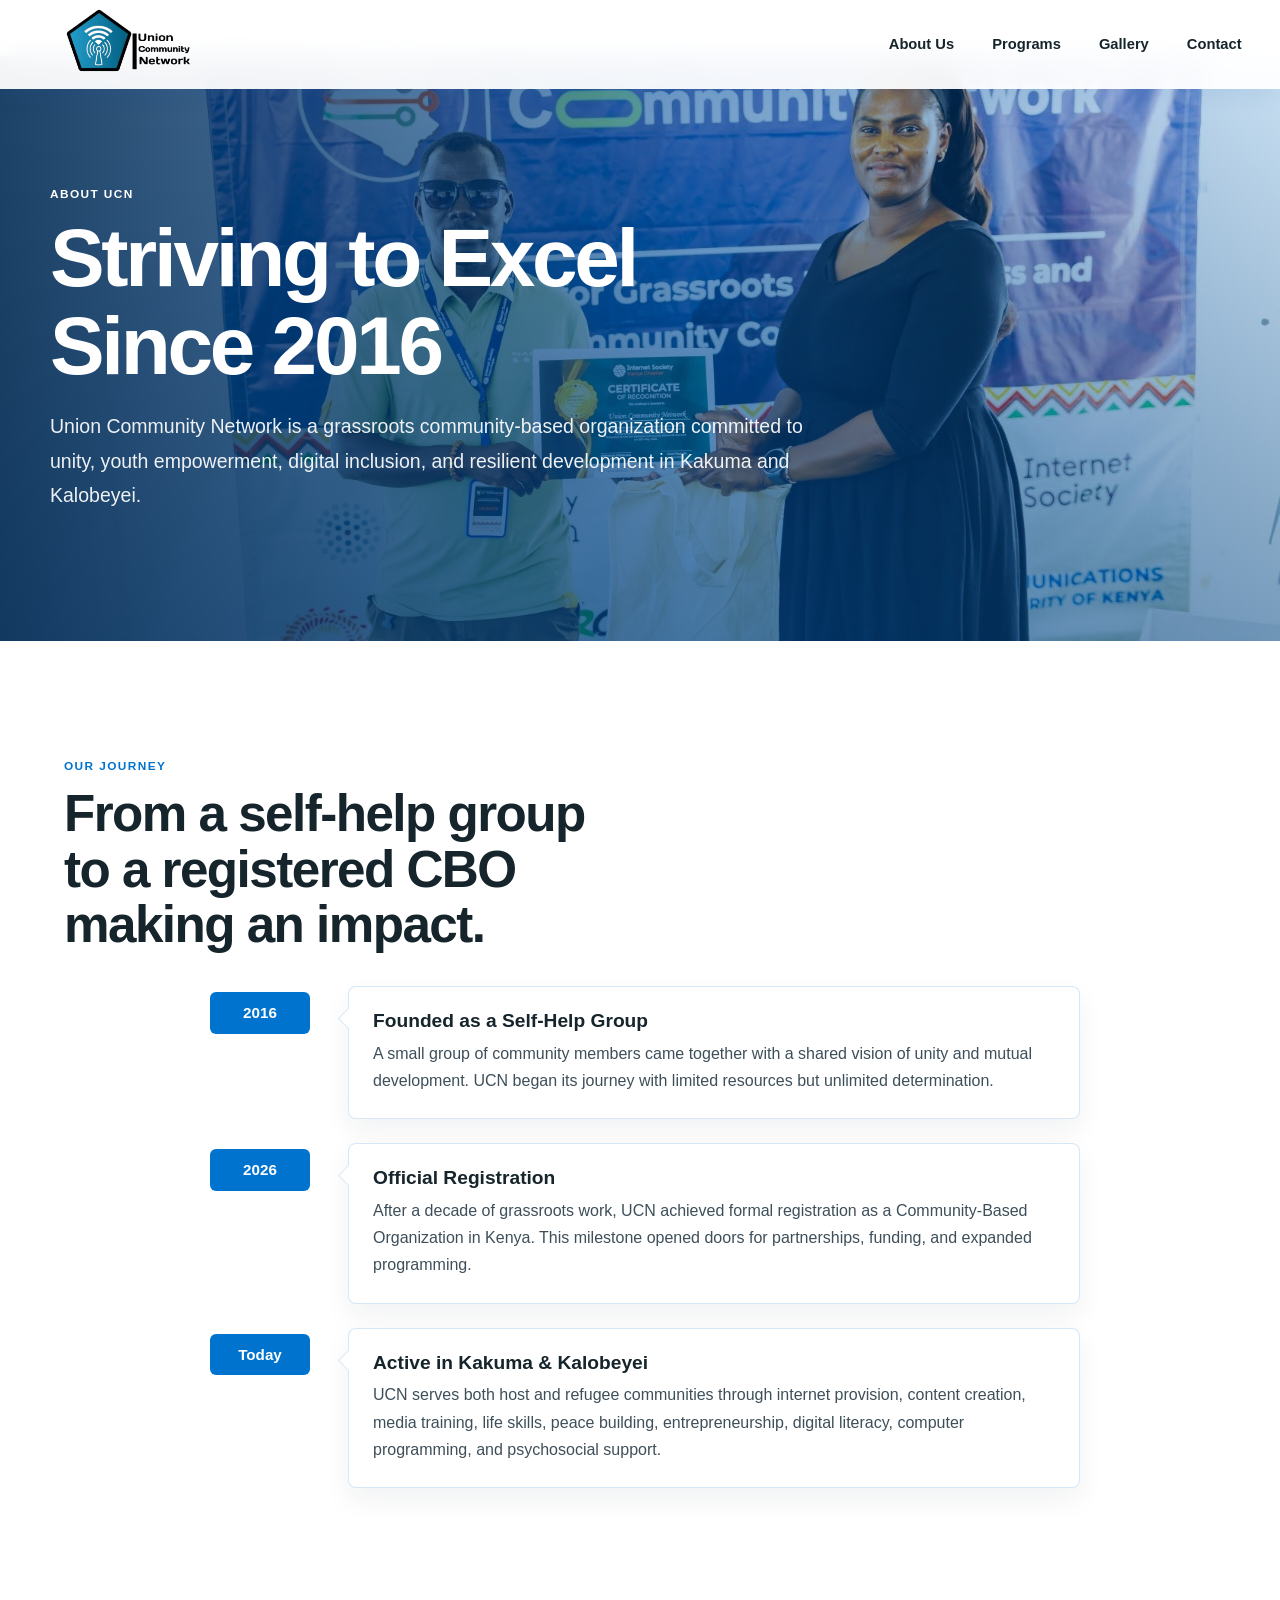
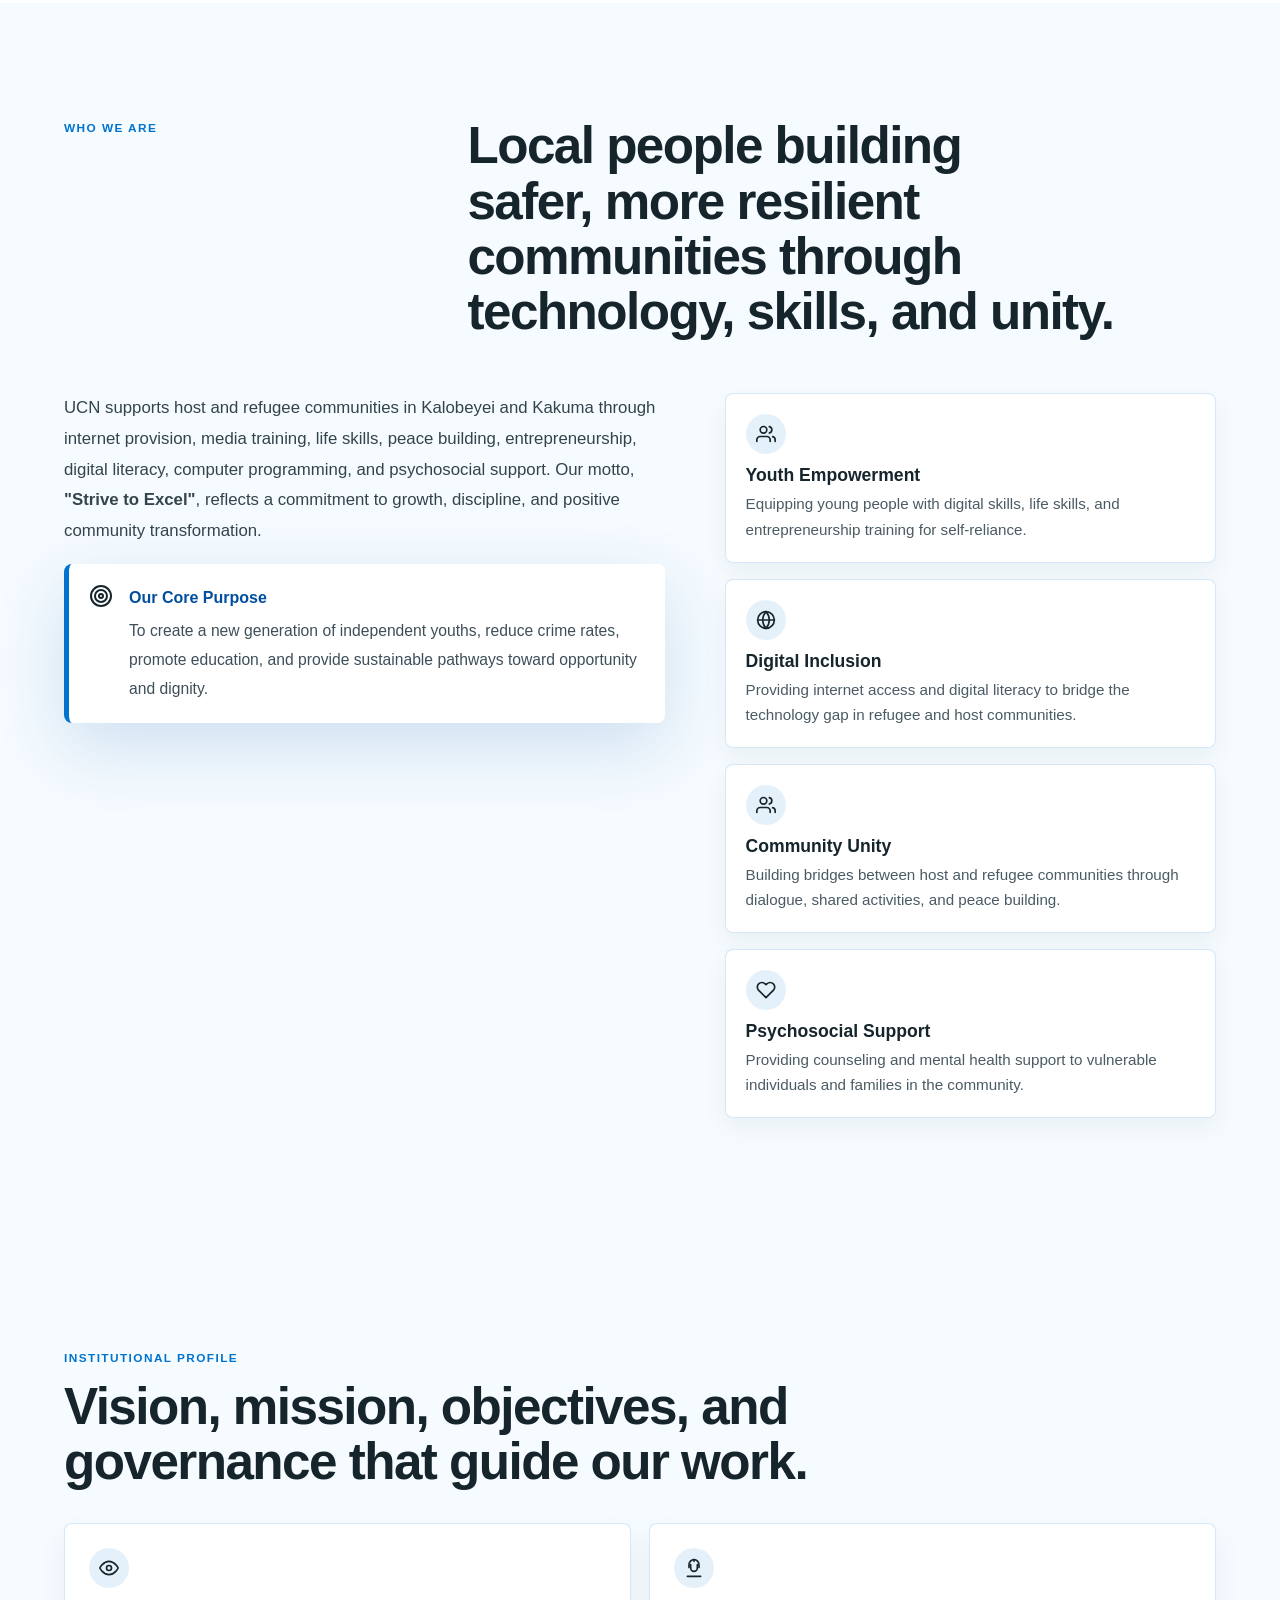
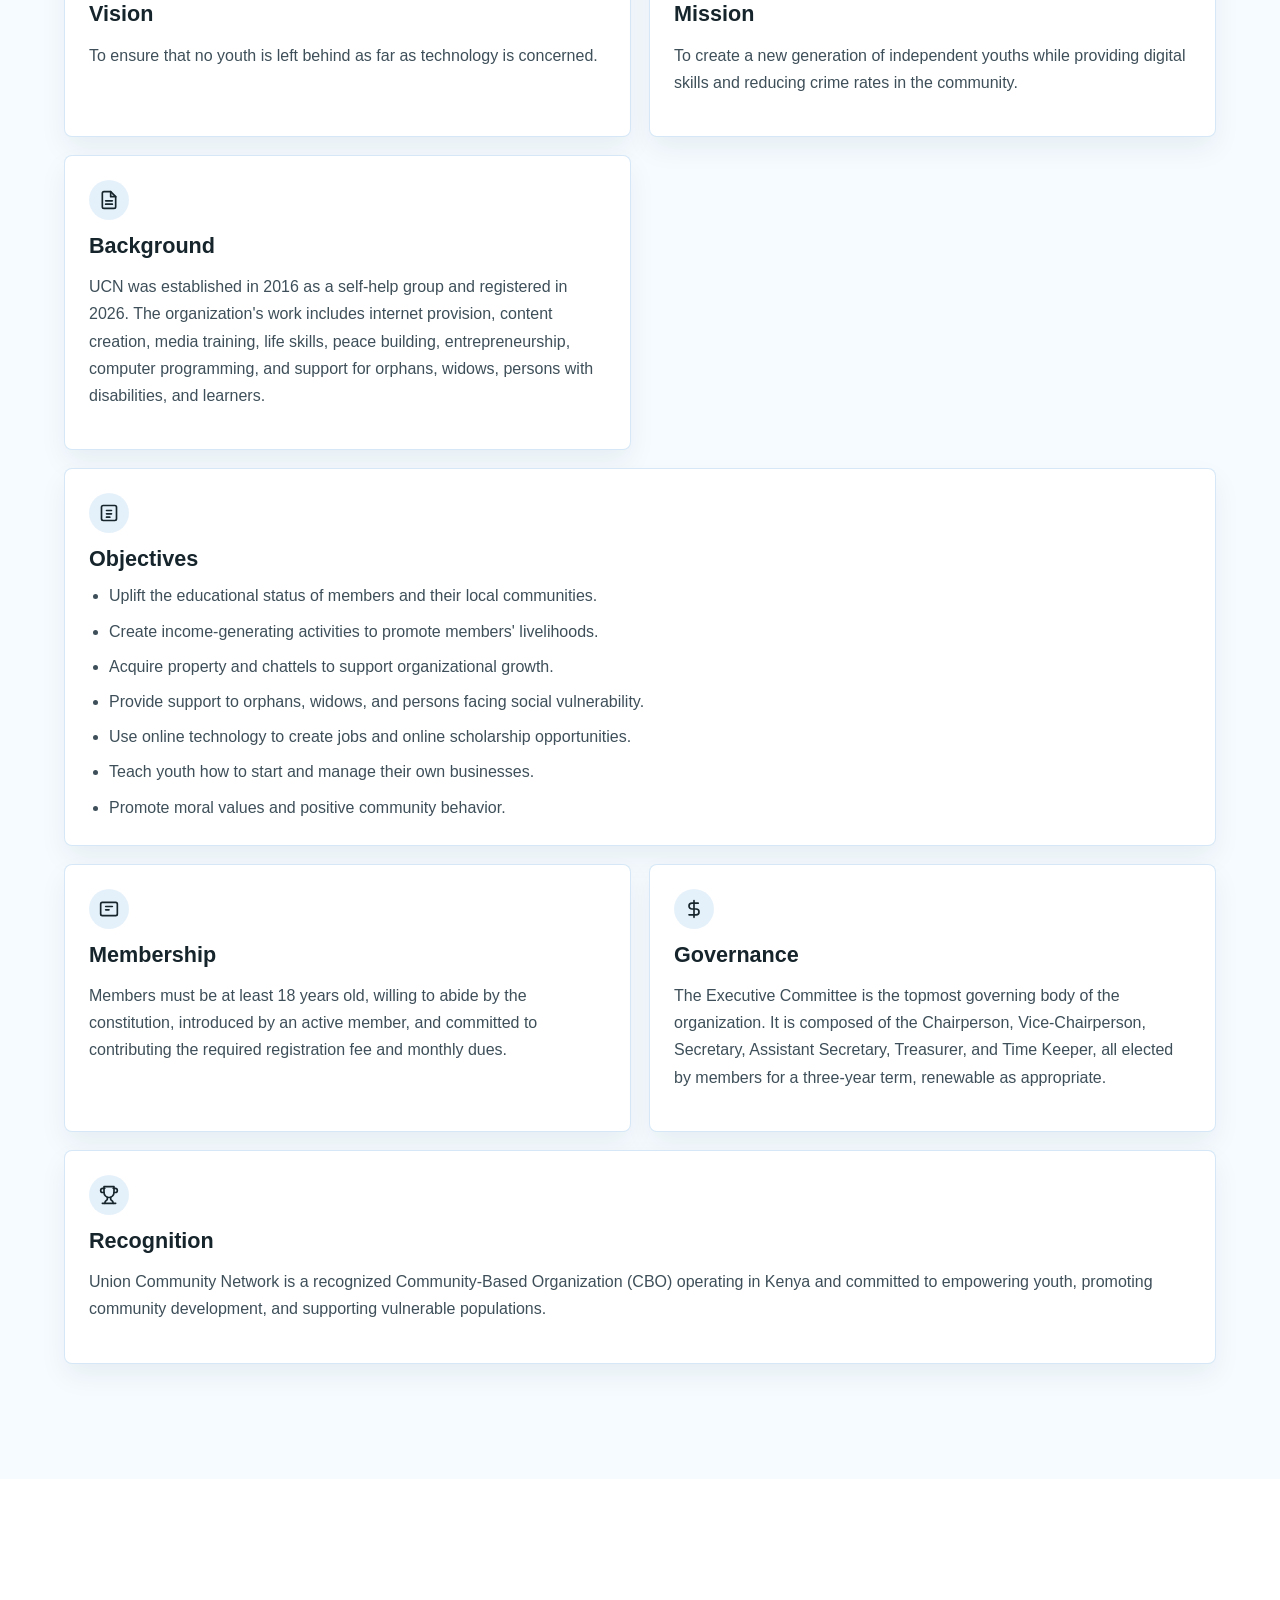
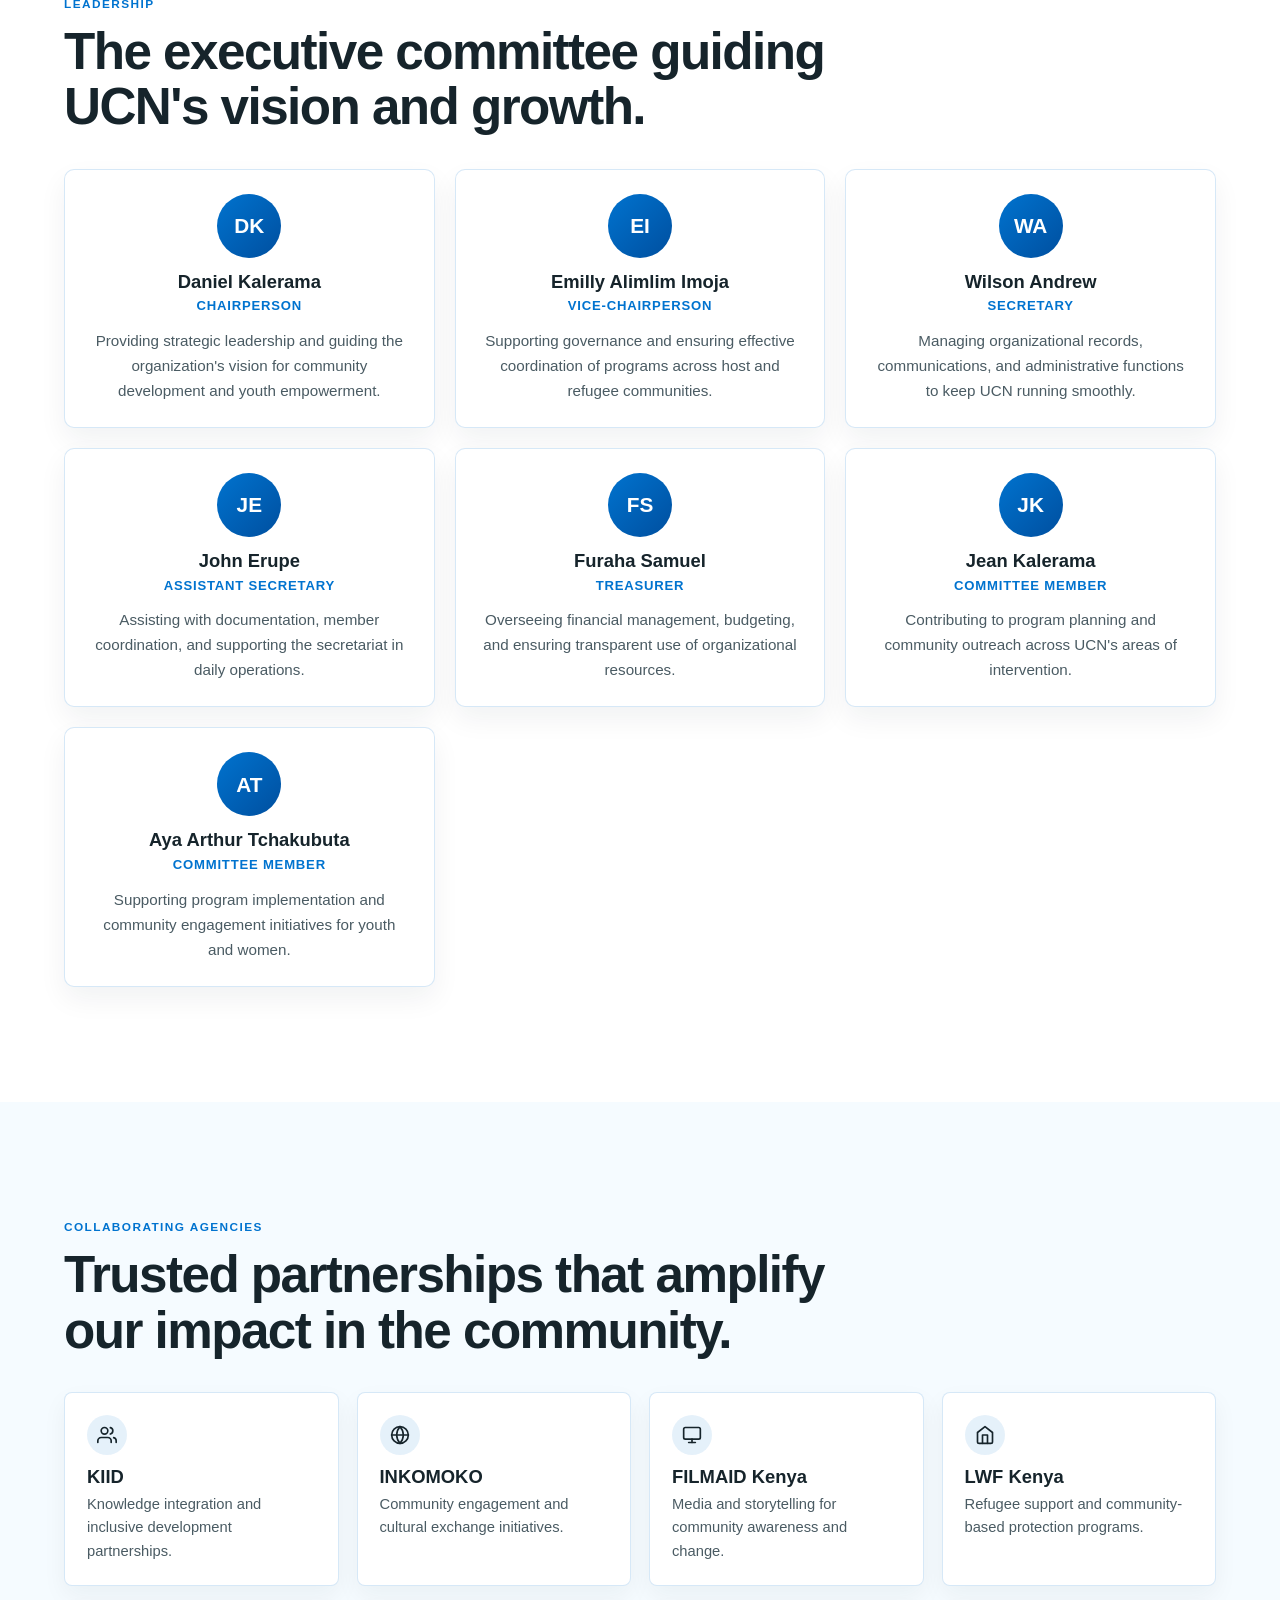
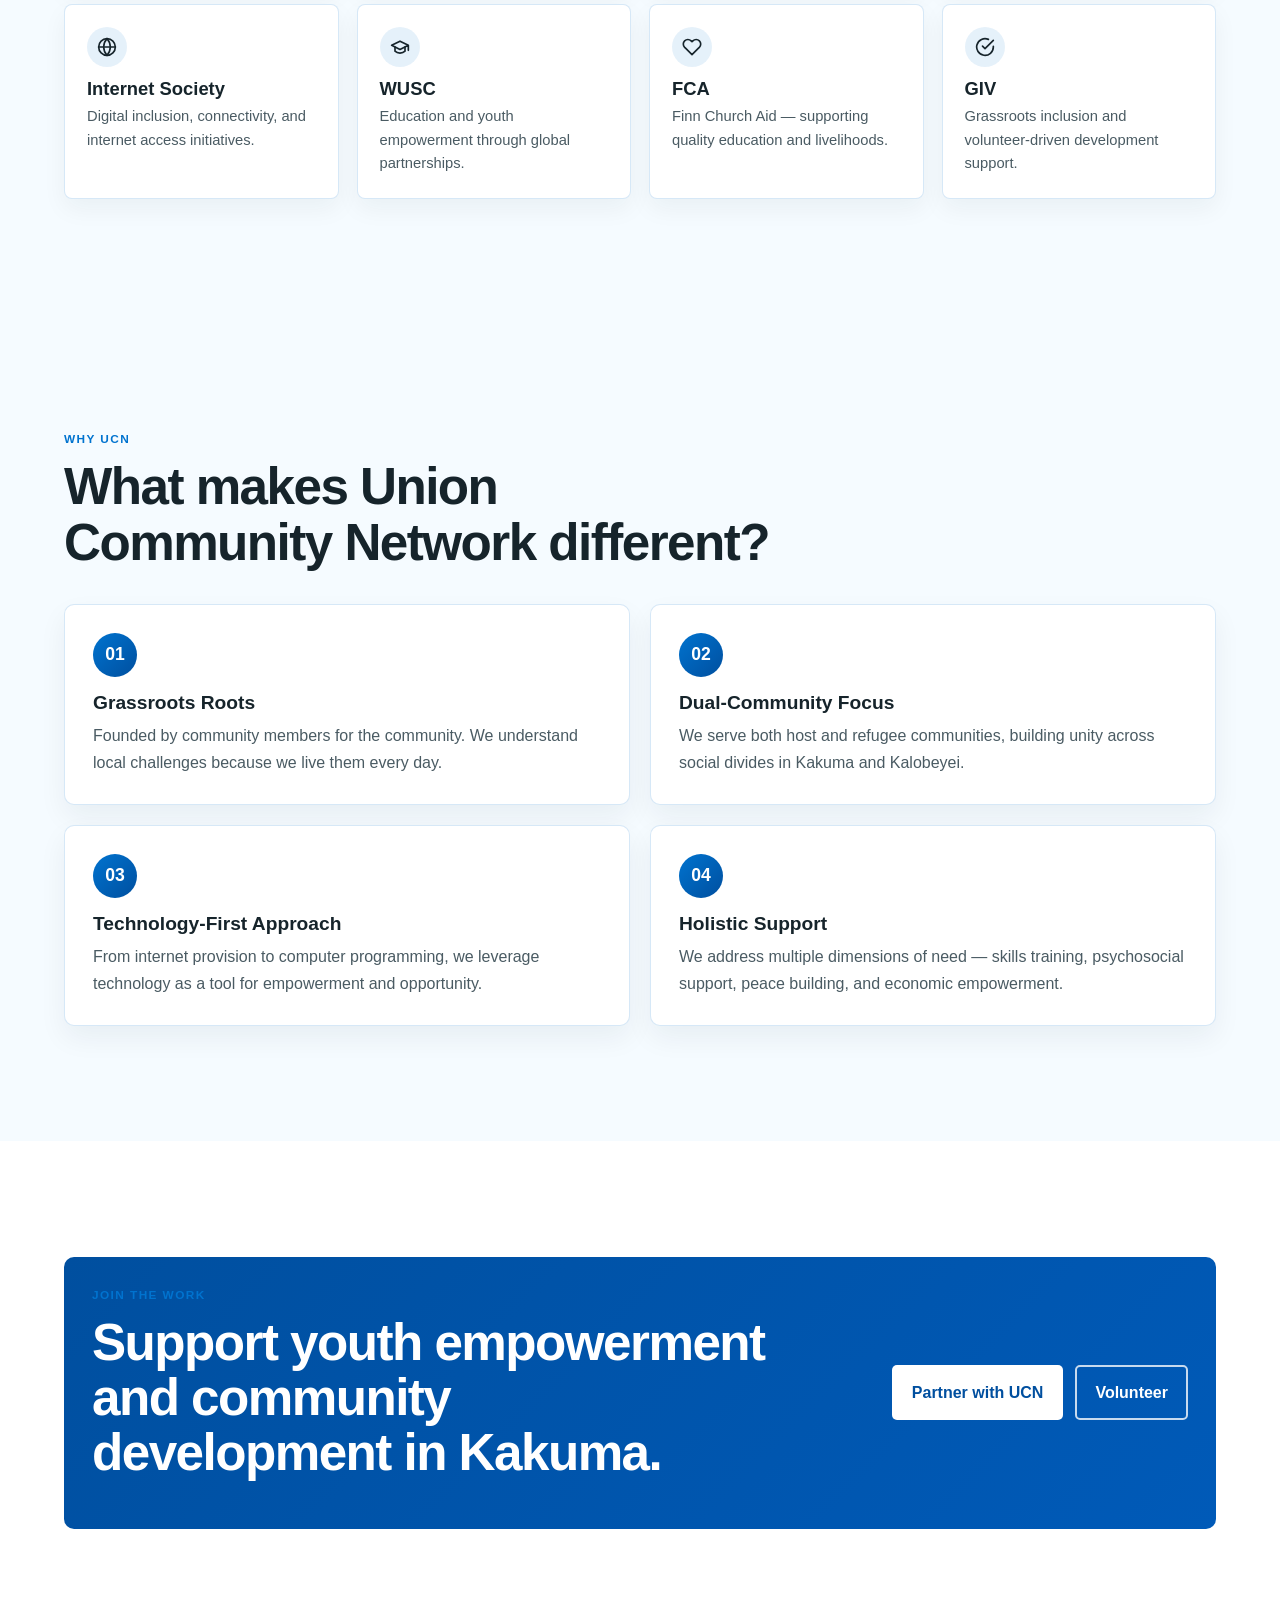
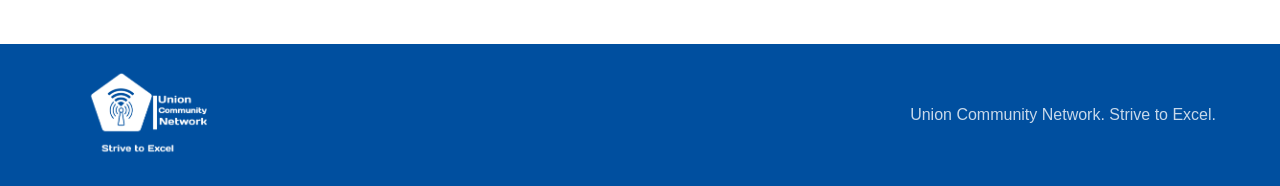
==== about.html @ 1af9aea8 "Update nav: About -> About Us with blue button" ====
<!doctype html>
<html lang="en">
  <head>
    <meta charset="utf-8">
    <meta name="viewport" content="width=device-width, initial-scale=1">
    <meta name="description" content="Official About Us page for Union Community Network, a Kakuma-based community organization empowering youth and women.">
    <title>About Us | Union Community Network</title>
    <link rel="icon" href="assets/logo.png">
    <link rel="stylesheet" href="style.css">
  </head>
  <body class="page-shell">
    <header class="site-header" data-header>
      <a class="brand" href="index.html#home" aria-label="Union Community Network home">
        <img src="assets/logo2.png" alt="Union Community Network logo">
      </a>
      <button class="nav-toggle" type="button" aria-label="Open navigation" aria-expanded="false" data-nav-toggle>
        <span></span>
        <span></span>
        <span></span>
      </button>
      <nav class="site-nav" data-nav>
        <a href="about.html" class="nav-about-btn">About Us</a>
        <a href="index.html#programs">Programs</a>
        <a href="index.html#gallery">Gallery</a>
        <a href="index.html#contact">Contact</a>
      </nav>
    </header>

    <main class="about-page">

      <!-- ===== Hero ===== -->
      <section class="about-hero" aria-label="Union Community Network about introduction">
        <picture>
          <img src="assets/images/img9.jpg" alt="Union Community Network team and community">
        </picture>
        <div class="about-hero-overlay"></div>
        <div class="about-hero-content">
          <p class="eyebrow">About UCN</p>
          <h1>Striving to Excel<br>Since 2016</h1>
          <p class="about-hero-lede">Union Community Network is a grassroots community-based organization committed to unity, youth empowerment, digital inclusion, and resilient development in Kakuma and Kalobeyei.</p>
        </div>
      </section>

      <!-- ===== Story / Journey ===== -->
      <section class="section-pad" id="story">
        <div class="section-heading narrow">
          <p class="eyebrow">Our Journey</p>
          <h2>From a self-help group to a registered CBO making an impact.</h2>
        </div>
        <div class="story-timeline">
          <div class="timeline-item">
            <div class="timeline-marker">
              <span class="timeline-year">2016</span>
            </div>
            <div class="timeline-card">
              <h3>Founded as a Self-Help Group</h3>
              <p>A small group of community members came together with a shared vision of unity and mutual development. UCN began its journey with limited resources but unlimited determination.</p>
            </div>
          </div>
          <div class="timeline-item">
            <div class="timeline-marker">
              <span class="timeline-year">2026</span>
            </div>
            <div class="timeline-card">
              <h3>Official Registration</h3>
              <p>After a decade of grassroots work, UCN achieved formal registration as a Community-Based Organization in Kenya. This milestone opened doors for partnerships, funding, and expanded programming.</p>
            </div>
          </div>
          <div class="timeline-item">
            <div class="timeline-marker">
              <span class="timeline-year">Today</span>
            </div>
            <div class="timeline-card">
              <h3>Active in Kakuma & Kalobeyei</h3>
              <p>UCN serves both host and refugee communities through internet provision, content creation, media training, life skills, peace building, entrepreneurship, digital literacy, computer programming, and psychosocial support.</p>
            </div>
          </div>
        </div>
      </section>

      <!-- ===== Introduction ===== -->
      <section class="about-intro-section section-pad" id="about">
        <div class="section-heading">
          <p class="eyebrow">Who We Are</p>
          <h2>Local people building safer, more resilient communities through technology, skills, and unity.</h2>
        </div>
        <div class="about-intro-layout">
          <div class="about-intro-copy">
            <p>UCN supports host and refugee communities in Kalobeyei and Kakuma through internet provision, media training, life skills, peace building, entrepreneurship, digital literacy, computer programming, and psychosocial support. Our motto, <strong>"Strive to Excel"</strong>, reflects a commitment to growth, discipline, and positive community transformation.</p>
            <div class="about-motto-card">
              <span class="motto-icon"><svg width="24" height="24" viewBox="0 0 24 24" fill="none" stroke="currentColor" stroke-width="2" stroke-linecap="round" stroke-linejoin="round"><circle cx="12" cy="12" r="10"/><circle cx="12" cy="12" r="6"/><circle cx="12" cy="12" r="2"/></svg></span>
              <div>
                <strong>Our Core Purpose</strong>
                <p>To create a new generation of independent youths, reduce crime rates, promote education, and provide sustainable pathways toward opportunity and dignity.</p>
              </div>
            </div>
          </div>
          <div class="about-intro-highlights">
            <article class="highlight-card">
              <span class="highlight-icon"><svg width="20" height="20" viewBox="0 0 24 24" fill="none" stroke="currentColor" stroke-width="2" stroke-linecap="round" stroke-linejoin="round"><path d="M17 21v-2a4 4 0 0 0-4-4H5a4 4 0 0 0-4 4v2"/><circle cx="9" cy="7" r="4"/><path d="M23 21v-2a4 4 0 0 0-3-3.87"/><path d="M16 3.13a4 4 0 0 1 0 7.75"/></svg></span>
              <h3>Youth Empowerment</h3>
              <p>Equipping young people with digital skills, life skills, and entrepreneurship training for self-reliance.</p>
            </article>
            <article class="highlight-card">
              <span class="highlight-icon"><svg width="20" height="20" viewBox="0 0 24 24" fill="none" stroke="currentColor" stroke-width="2" stroke-linecap="round" stroke-linejoin="round"><circle cx="12" cy="12" r="10"/><line x1="2" y1="12" x2="22" y2="12"/><path d="M12 2a15.3 15.3 0 0 1 4 10 15.3 15.3 0 0 1-4 10 15.3 15.3 0 0 1-4-10 15.3 15.3 0 0 1 4-10z"/></svg></span>
              <h3>Digital Inclusion</h3>
              <p>Providing internet access and digital literacy to bridge the technology gap in refugee and host communities.</p>
            </article>
            <article class="highlight-card">
              <span class="highlight-icon"><svg width="20" height="20" viewBox="0 0 24 24" fill="none" stroke="currentColor" stroke-width="2" stroke-linecap="round" stroke-linejoin="round"><path d="M17 21v-2a4 4 0 0 0-4-4H5a4 4 0 0 0-4 4v2"/><circle cx="9" cy="7" r="4"/><path d="M23 21v-2a4 4 0 0 0-3-3.87"/><path d="M16 3.13a4 4 0 0 1 0 7.75"/></svg></span>
              <h3>Community Unity</h3>
              <p>Building bridges between host and refugee communities through dialogue, shared activities, and peace building.</p>
            </article>
            <article class="highlight-card">
              <span class="highlight-icon"><svg width="20" height="20" viewBox="0 0 24 24" fill="none" stroke="currentColor" stroke-width="2" stroke-linecap="round" stroke-linejoin="round"><path d="M20.84 4.61a5.5 5.5 0 0 0-7.78 0L12 5.67l-1.06-1.06a5.5 5.5 0 0 0-7.78 7.78l1.06 1.06L12 21.23l7.78-7.78 1.06-1.06a5.5 5.5 0 0 0 0-7.78z"/></svg></span>
              <h3>Psychosocial Support</h3>
              <p>Providing counseling and mental health support to vulnerable individuals and families in the community.</p>
            </article>
          </div>
        </div>
      </section>

      <!-- ===== Institutional Profile ===== -->
      <section class="about-section section-pad" id="profile">
        <div class="section-heading narrow">
          <p class="eyebrow">Institutional Profile</p>
          <h2>Vision, mission, objectives, and governance that guide our work.</h2>
        </div>
        <div class="profile-layout">
          <article class="info-card">
            <span class="info-card-icon"><svg width="20" height="20" viewBox="0 0 24 24" fill="none" stroke="currentColor" stroke-width="2" stroke-linecap="round" stroke-linejoin="round"><path d="M1 12s4-8 11-8 11 8 11 8-4 8-11 8-11-8-11-8z"/><circle cx="12" cy="12" r="3"/></svg></span>
            <h3>Vision</h3>
            <p>To ensure that no youth is left behind as far as technology is concerned.</p>
          </article>
          <article class="info-card">
            <span class="info-card-icon"><svg width="20" height="20" viewBox="0 0 24 24" fill="none" stroke="currentColor" stroke-width="2" stroke-linecap="round" stroke-linejoin="round"><path d="M4 22h16"/><path d="M6 11.5V8a6 6 0 0 1 12 0v3.5"/><path d="M8 8v4a4 4 0 0 0 8 0V8"/><path d="M12 2v2"/></svg></span>
            <h3>Mission</h3>
            <p>To create a new generation of independent youths while providing digital skills and reducing crime rates in the community.</p>
          </article>
          <article class="info-card">
            <span class="info-card-icon"><svg width="20" height="20" viewBox="0 0 24 24" fill="none" stroke="currentColor" stroke-width="2" stroke-linecap="round" stroke-linejoin="round"><path d="M14 2H6a2 2 0 0 0-2 2v16a2 2 0 0 0 2 2h12a2 2 0 0 0 2-2V8z"/><polyline points="14 2 14 8 20 8"/><line x1="8" y1="13" x2="16" y2="13"/><line x1="8" y1="17" x2="16" y2="17"/></svg></span>
            <h3>Background</h3>
            <p>UCN was established in 2016 as a self-help group and registered in 2026. The organization's work includes internet provision, content creation, media training, life skills, peace building, entrepreneurship, computer programming, and support for orphans, widows, persons with disabilities, and learners.</p>
          </article>
          <article class="info-card wide-card">
            <span class="info-card-icon"><svg width="20" height="20" viewBox="0 0 24 24" fill="none" stroke="currentColor" stroke-width="2" stroke-linecap="round" stroke-linejoin="round"><rect x="3" y="3" width="18" height="18" rx="2" ry="2"/><line x1="9" y1="9" x2="15" y2="9"/><line x1="9" y1="13" x2="15" y2="13"/><line x1="9" y1="17" x2="13" y2="17"/></svg></span>
            <h3>Objectives</h3>
            <ul>
              <li>Uplift the educational status of members and their local communities.</li>
              <li>Create income-generating activities to promote members' livelihoods.</li>
              <li>Acquire property and chattels to support organizational growth.</li>
              <li>Provide support to orphans, widows, and persons facing social vulnerability.</li>
              <li>Use online technology to create jobs and online scholarship opportunities.</li>
              <li>Teach youth how to start and manage their own businesses.</li>
              <li>Promote moral values and positive community behavior.</li>
            </ul>
          </article>
          <article class="info-card">
            <span class="info-card-icon"><svg width="20" height="20" viewBox="0 0 24 24" fill="none" stroke="currentColor" stroke-width="2" stroke-linecap="round" stroke-linejoin="round"><rect x="2" y="4" width="20" height="16" rx="2"/><line x1="8" y1="9" x2="16" y2="9"/><line x1="8" y1="13" x2="12" y2="13"/></svg></span>
            <h3>Membership</h3>
            <p>Members must be at least 18 years old, willing to abide by the constitution, introduced by an active member, and committed to contributing the required registration fee and monthly dues.</p>
          </article>
          <article class="info-card">
            <span class="info-card-icon"><svg width="20" height="20" viewBox="0 0 24 24" fill="none" stroke="currentColor" stroke-width="2" stroke-linecap="round" stroke-linejoin="round"><path d="M12 2v20"/><path d="M17 5H9.5a3.5 3.5 0 0 0 0 7h5a3.5 3.5 0 0 1 0 7H6"/></svg></span>
            <h3>Governance</h3>
            <p>The Executive Committee is the topmost governing body of the organization. It is composed of the Chairperson, Vice-Chairperson, Secretary, Assistant Secretary, Treasurer, and Time Keeper, all elected by members for a three-year term, renewable as appropriate.</p>
          </article>
          <article class="info-card wide-card">
            <span class="info-card-icon"><svg width="20" height="20" viewBox="0 0 24 24" fill="none" stroke="currentColor" stroke-width="2" stroke-linecap="round" stroke-linejoin="round"><path d="M6 9H4.5a2.5 2.5 0 0 1 0-5H7"/><path d="M18 9h1.5a2.5 2.5 0 0 0 0-5H17"/><path d="M4 22h16"/><path d="M10 14.66V17c0 .55-.47.98-.97 1.21C7.85 18.75 7 20.24 7 22"/><path d="M14 14.66V17c0 .55.47.98.97 1.21C16.15 18.75 17 20.24 17 22"/><path d="M18 2H6v7a6 6 0 0 0 12 0V2Z"/></svg></span>
            <h3>Recognition</h3>
            <p>Union Community Network is a recognized Community-Based Organization (CBO) operating in Kenya and committed to empowering youth, promoting community development, and supporting vulnerable populations.</p>
          </article>
        </div>
      </section>

      <!-- ===== Leadership Team ===== -->
      <section class="section-pad" id="leadership">
        <div class="section-heading narrow">
          <p class="eyebrow">Leadership</p>
          <h2>The executive committee guiding UCN's vision and growth.</h2>
        </div>
        <div class="team-grid">
          <article class="team-card">
            <div class="team-avatar">DK</div>
            <h3>Daniel Kalerama</h3>
            <span class="team-role">Chairperson</span>
            <p>Providing strategic leadership and guiding the organization's vision for community development and youth empowerment.</p>
          </article>
          <article class="team-card">
            <div class="team-avatar">EI</div>
            <h3>Emilly Alimlim Imoja</h3>
            <span class="team-role">Vice-Chairperson</span>
            <p>Supporting governance and ensuring effective coordination of programs across host and refugee communities.</p>
          </article>
          <article class="team-card">
            <div class="team-avatar">WA</div>
            <h3>Wilson Andrew</h3>
            <span class="team-role">Secretary</span>
            <p>Managing organizational records, communications, and administrative functions to keep UCN running smoothly.</p>
          </article>
          <article class="team-card">
            <div class="team-avatar">JE</div>
            <h3>John Erupe</h3>
            <span class="team-role">Assistant Secretary</span>
            <p>Assisting with documentation, member coordination, and supporting the secretariat in daily operations.</p>
          </article>
          <article class="team-card">
            <div class="team-avatar">FS</div>
            <h3>Furaha Samuel</h3>
            <span class="team-role">Treasurer</span>
            <p>Overseeing financial management, budgeting, and ensuring transparent use of organizational resources.</p>
          </article>
          <article class="team-card">
            <div class="team-avatar">JK</div>
            <h3>Jean Kalerama</h3>
            <span class="team-role">Committee Member</span>
            <p>Contributing to program planning and community outreach across UCN's areas of intervention.</p>
          </article>
          <article class="team-card">
            <div class="team-avatar">AT</div>
            <h3>Aya Arthur Tchakubuta</h3>
            <span class="team-role">Committee Member</span>
            <p>Supporting program implementation and community engagement initiatives for youth and women.</p>
          </article>
        </div>
      </section>

      <!-- ===== Collaborating Agencies ===== -->
      <section class="about-section section-pad" id="partners">
        <div class="section-heading narrow">
          <p class="eyebrow">Collaborating Agencies</p>
          <h2>Trusted partnerships that amplify our impact in the community.</h2>
        </div>
        <div class="partners-grid">
          <article class="partner-card-alt">
            <span class="partner-card-icon"><svg width="20" height="20" viewBox="0 0 24 24" fill="none" stroke="currentColor" stroke-width="2" stroke-linecap="round" stroke-linejoin="round"><path d="M17 21v-2a4 4 0 0 0-4-4H5a4 4 0 0 0-4 4v2"/><circle cx="9" cy="7" r="4"/><path d="M23 21v-2a4 4 0 0 0-3-3.87"/><path d="M16 3.13a4 4 0 0 1 0 7.75"/></svg></span>
            <h3>KIID</h3>
            <p>Knowledge integration and inclusive development partnerships.</p>
          </article>
          <article class="partner-card-alt">
            <span class="partner-card-icon"><svg width="20" height="20" viewBox="0 0 24 24" fill="none" stroke="currentColor" stroke-width="2" stroke-linecap="round" stroke-linejoin="round"><circle cx="12" cy="12" r="10"/><line x1="2" y1="12" x2="22" y2="12"/><path d="M12 2a15.3 15.3 0 0 1 4 10 15.3 15.3 0 0 1-4 10 15.3 15.3 0 0 1-4-10 15.3 15.3 0 0 1 4-10z"/></svg></span>
            <h3>INKOMOKO</h3>
            <p>Community engagement and cultural exchange initiatives.</p>
          </article>
          <article class="partner-card-alt">
            <span class="partner-card-icon"><svg width="20" height="20" viewBox="0 0 24 24" fill="none" stroke="currentColor" stroke-width="2" stroke-linecap="round" stroke-linejoin="round"><rect x="2" y="3" width="20" height="14" rx="2" ry="2"/><line x1="8" y1="21" x2="16" y2="21"/><line x1="12" y1="17" x2="12" y2="21"/></svg></span>
            <h3>FILMAID Kenya</h3>
            <p>Media and storytelling for community awareness and change.</p>
          </article>
          <article class="partner-card-alt">
            <span class="partner-card-icon"><svg width="20" height="20" viewBox="0 0 24 24" fill="none" stroke="currentColor" stroke-width="2" stroke-linecap="round" stroke-linejoin="round"><path d="M3 9l9-7 9 7v11a2 2 0 0 1-2 2H5a2 2 0 0 1-2-2z"/><polyline points="9 22 9 12 15 12 15 22"/></svg></span>
            <h3>LWF Kenya</h3>
            <p>Refugee support and community-based protection programs.</p>
          </article>
          <article class="partner-card-alt">
            <span class="partner-card-icon"><svg width="20" height="20" viewBox="0 0 24 24" fill="none" stroke="currentColor" stroke-width="2" stroke-linecap="round" stroke-linejoin="round"><circle cx="12" cy="12" r="10"/><line x1="2" y1="12" x2="22" y2="12"/><path d="M12 2a15.3 15.3 0 0 1 4 10 15.3 15.3 0 0 1-4 10 15.3 15.3 0 0 1-4-10 15.3 15.3 0 0 1 4-10z"/></svg></span>
            <h3>Internet Society</h3>
            <p>Digital inclusion, connectivity, and internet access initiatives.</p>
          </article>
          <article class="partner-card-alt">
            <span class="partner-card-icon"><svg width="20" height="20" viewBox="0 0 24 24" fill="none" stroke="currentColor" stroke-width="2" stroke-linecap="round" stroke-linejoin="round"><path d="M22 10v6M2 10l10-5 10 5-10 5z"/><path d="M6 12v5c3 3 9 3 12 0v-5"/></svg></span>
            <h3>WUSC</h3>
            <p>Education and youth empowerment through global partnerships.</p>
          </article>
          <article class="partner-card-alt">
            <span class="partner-card-icon"><svg width="20" height="20" viewBox="0 0 24 24" fill="none" stroke="currentColor" stroke-width="2" stroke-linecap="round" stroke-linejoin="round"><path d="M20.84 4.61a5.5 5.5 0 0 0-7.78 0L12 5.67l-1.06-1.06a5.5 5.5 0 0 0-7.78 7.78l1.06 1.06L12 21.23l7.78-7.78 1.06-1.06a5.5 5.5 0 0 0 0-7.78z"/></svg></span>
            <h3>FCA</h3>
            <p>Finn Church Aid — supporting quality education and livelihoods.</p>
          </article>
          <article class="partner-card-alt">
            <span class="partner-card-icon"><svg width="20" height="20" viewBox="0 0 24 24" fill="none" stroke="currentColor" stroke-width="2" stroke-linecap="round" stroke-linejoin="round"><path d="M22 11.08V12a10 10 0 1 1-5.93-9.14"/><polyline points="22 4 12 14.01 9 11.01"/></svg></span>
            <h3>GIV</h3>
            <p>Grassroots inclusion and volunteer-driven development support.</p>
          </article>
        </div>
      </section>

      <!-- ===== Why UCN ===== -->
      <section class="why-ucn section-pad">
        <div class="section-heading narrow">
          <p class="eyebrow">Why UCN</p>
          <h2>What makes Union Community Network different?</h2>
        </div>
        <div class="why-grid">
          <article class="why-card">
            <span class="why-number">01</span>
            <h3>Grassroots Roots</h3>
            <p>Founded by community members for the community. We understand local challenges because we live them every day.</p>
          </article>
          <article class="why-card">
            <span class="why-number">02</span>
            <h3>Dual-Community Focus</h3>
            <p>We serve both host and refugee communities, building unity across social divides in Kakuma and Kalobeyei.</p>
          </article>
          <article class="why-card">
            <span class="why-number">03</span>
            <h3>Technology-First Approach</h3>
            <p>From internet provision to computer programming, we leverage technology as a tool for empowerment and opportunity.</p>
          </article>
          <article class="why-card">
            <span class="why-number">04</span>
            <h3>Holistic Support</h3>
            <p>We address multiple dimensions of need — skills training, psychosocial support, peace building, and economic empowerment.</p>
          </article>
        </div>
      </section>

      <!-- ===== Call to Action ===== -->
      <section class="about-callout section-pad">
        <div class="about-callout-card">
          <div>
            <p class="eyebrow">Join the Work</p>
            <h2>Support youth empowerment and community development in Kakuma.</h2>
          </div>
          <div class="about-callout-actions">
            <a class="button primary" href="index.html#contact">Partner with UCN</a>
            <a class="button secondary light" href="volunteer.html">Volunteer</a>
          </div>
        </div>
      </section>

    </main>

    <footer class="site-footer">
      <img src="assets/logo.png" alt="">
      <p>Union Community Network. Strive to Excel.</p>
    </footer>

    <script src="script.js"></script>
  </body>
</html>
---- style.css ----
:root {
  --ink: #16242b;
  --muted: #5f7180;
  --paper: #ffffff;
  --white: #ffffff;
  --blue: #0073cf;
  --deep-blue: #004f9f;
  --sky: #eaf6ff;
  --soft-blue: #f5fbff;
  --line: rgba(0, 115, 207, 0.16);
  --shadow: 0 24px 70px rgba(0, 79, 159, 0.16);
  --card-shadow: 0 16px 40px rgba(22, 36, 43, 0.06);
  --radius: 10px;
  --header-height: 56px;
}

* {
  box-sizing: border-box;
}

html {
  scroll-behavior: smooth;
  scroll-padding-top: calc(var(--header-height) + 16px);
}

section[id],
main[id] {
  scroll-margin-top: calc(var(--header-height) + 16px);
}

body {
  margin: 0;
  color: var(--ink);
  background: linear-gradient(180deg, #ffffff 0%, #f8fbff 100%);
  font-family: "Segoe UI", Arial, Helvetica, sans-serif;
  line-height: 1.7;
  -webkit-font-smoothing: antialiased;
}

img {
  display: block;
  max-width: 100%;
}

a {
  color: inherit;
}

.site-header {
  position: fixed;
  z-index: 20;
  top: 0;
  left: 0;
  right: 0;
  display: flex;
  align-items: center;
  justify-content: space-between;
  gap: 16px;
  min-height: 56px;
  padding: 6px clamp(14px, 3vw, 40px);
  color: var(--ink);
  background: rgba(255, 255, 255, 0.94);
  box-shadow: 0 8px 20px rgba(0, 79, 159, 0.08);
  backdrop-filter: blur(14px);
  transition: background 180ms ease, box-shadow 180ms ease, color 180ms ease;
}

.site-header.is-scrolled,
.site-header.is-open {
  color: var(--ink);
  background: rgba(255, 255, 255, 0.98);
  box-shadow: 0 8px 20px rgba(0, 79, 159, 0.1);
}

.brand {
  display: inline-flex;
  align-items: center;
  width: 170px;
  min-width: 120px;
}

.brand img {
  width: 100%;
  height: auto;
  filter: none;
}

.site-nav {
  display: flex;
  align-items: center;
  gap: clamp(18px, 3vw, 38px);
  font-size: 0.92rem;
  font-weight: 700;
  letter-spacing: 0;
}

.site-nav a {
  text-decoration: none;
}

.site-nav a:hover {
  color: var(--blue);
}

.nav-toggle {
  display: none;
  width: 44px;
  height: 44px;
  border: 1px solid currentColor;
  border-radius: 4px;
  color: inherit;
  background: transparent;
  cursor: pointer;
}

.nav-toggle span {
  display: block;
  width: 20px;
  height: 2px;
  margin: 5px auto;
  background: currentColor;
}

.hero {
  position: relative;
  min-height: 100svh;
  display: grid;
  align-items: center;
  overflow: hidden;
  background: var(--ink);
  padding-top: 56px;
}

.hero picture,
.hero picture img {
  position: absolute;
  inset: 0;
  width: 100%;
  height: 100%;
}

.hero picture img {
  object-fit: cover;
  object-position: center;
}

.hero-overlay {
  position: absolute;
  inset: 0;
  background:
    linear-gradient(90deg, rgba(0, 42, 84, 0.86), rgba(0, 79, 159, 0.48) 54%, rgba(0, 115, 207, 0.16)),
    linear-gradient(0deg, rgba(0, 42, 84, 0.38), rgba(0, 79, 159, 0));
}

.hero-content {
  position: relative;
  z-index: 1;
  width: min(1180px, calc(100% - 96px));
  margin: 0 auto;
  color: var(--white);
}

.eyebrow {
  margin: 0 0 10px;
  color: var(--blue);
  font-size: 0.78rem;
  font-weight: 800;
  text-transform: uppercase;
  letter-spacing: 0;
}

.hero .eyebrow {
  color: #ffffff;
}

h1,
h2,
h3,
p {
  overflow-wrap: anywhere;
}

h1,
h2,
h3 {
  margin-top: 0;
  line-height: 1.08;
  text-wrap: balance;
}

h1 {
  margin-bottom: 18px;
  max-width: 1080px;
  font-size: clamp(3.4rem, 6.4vw, 6rem);
  letter-spacing: -0.04em;
}

h2 {
  margin-bottom: 20px;
  font-size: clamp(2.2rem, 4vw, 3.4rem);
  letter-spacing: -0.03em;
}

h3 {
  margin-bottom: 10px;
  font-size: 1.35rem;
}

.hero-lede {
  max-width: 840px;
  margin: 0;
  font-size: clamp(1.06rem, 1.6vw, 1.22rem);
  line-height: 1.78;
}

.hero-actions {
  display: flex;
  flex-wrap: wrap;
  gap: 12px;
  margin-top: 30px;
}

.button {
  display: inline-flex;
  align-items: center;
  justify-content: center;
  min-height: 48px;
  padding: 12px 18px;
  border: 2px solid transparent;
  border-radius: 5px;
  font-weight: 800;
  text-decoration: none;
  transition: transform 180ms ease, box-shadow 180ms ease, opacity 180ms ease;
}

.button:hover {
  transform: translateY(-1px);
  box-shadow: 0 10px 24px rgba(0, 79, 159, 0.14);
}

.hero-highlights {
  display: grid;
  grid-template-columns: repeat(3, minmax(0, 1fr));
  gap: 14px;
  max-width: 980px;
  margin-top: 34px;
}

.hero-highlights div {
  min-height: 118px;
  padding: 22px;
  border: 1px solid rgba(255, 255, 255, 0.22);
  border-radius: 8px;
  background: rgba(255, 255, 255, 0.12);
  backdrop-filter: blur(10px);
  box-shadow: inset 0 1px 0 rgba(255, 255, 255, 0.12);
}

.hero-highlights strong,
.hero-highlights span {
  display: block;
}

.hero-highlights strong {
  margin-bottom: 8px;
  font-size: 1.04rem;
}

.hero-highlights span {
  color: rgba(255, 255, 255, 0.78);
  font-size: 0.95rem;
}

.button.primary {
  color: var(--deep-blue);
  background: var(--white);
}

.button.secondary {
  color: var(--white);
  border-color: rgba(255, 255, 255, 0.74);
}

.section-pad {
  padding: clamp(64px, 9vw, 120px) clamp(18px, 5vw, 72px);
}

.section-heading {
  display: grid;
  grid-template-columns: minmax(140px, 0.32fr) minmax(0, 0.68fr);
  gap: clamp(20px, 4vw, 54px);
  align-items: start;
  max-width: 1180px;
  margin: 0 auto 34px;
}

.eyebrow {
  margin: 0 0 10px;
  color: var(--blue);
  font-size: 0.74rem;
  font-weight: 800;
  letter-spacing: 0.12em;
  text-transform: uppercase;
}

.small-link {
  justify-self: start;
  width: auto;
  min-height: 40px;
  padding: 10px 14px;
  font-size: 0.9rem;
}

.section-heading.narrow {
  display: block;
  max-width: 780px;
  margin-left: 0;
}

.section-heading .small-link {
  grid-column: 2;
}

.intro-grid {
  display: grid;
  grid-template-columns: minmax(0, 1fr) minmax(280px, 390px);
  gap: clamp(28px, 5vw, 74px);
  align-items: start;
  max-width: 1180px;
  margin: 0 auto;
}

.intro-grid p {
  margin: 0 0 18px;
  color: #33444b;
  font-size: 1.05rem;
  line-height: 1.82;
}

.values-panel {
  padding: 28px;
  border-left: 6px solid var(--blue);
  background: var(--white);
  box-shadow: var(--shadow);
}

.contact-card {
  margin: 6px 0 22px;
  padding: 22px;
  border: 1px solid rgba(0, 115, 207, 0.16);
  border-radius: var(--radius);
  background: linear-gradient(180deg, rgba(0, 115, 207, 0.05), rgba(255, 255, 255, 0.96));
  box-shadow: var(--card-shadow);
}

.contact-card-header {
  display: flex;
  align-items: center;
  gap: 10px;
  margin-bottom: 14px;
}

.contact-card-header h3 {
  margin: 0;
}

.contact-card-icon {
  display: inline-flex;
  align-items: center;
  justify-content: center;
  width: 38px;
  height: 38px;
  border-radius: 50%;
  background: rgba(0, 115, 207, 0.12);
  font-size: 1.15rem;
}

.contact-card-list {
  display: grid;
  gap: 12px;
  margin: 0;
  padding: 0;
  list-style: none;
}

.contact-card-list li {
  display: grid;
  gap: 4px;
  padding: 10px 0;
  border-bottom: 1px solid rgba(0, 115, 207, 0.12);
}

.contact-card-list li:last-child {
  border-bottom: none;
}

.contact-card-list span {
  color: var(--muted);
  font-size: 0.78rem;
  font-weight: 800;
  text-transform: uppercase;
}

.contact-card-list strong,
.contact-card-list a {
  color: var(--ink);
  font-size: 1rem;
  text-decoration: none;
}

.contact-card-list a:hover {
  color: var(--blue);
}

.values-panel ul {
  padding-left: 20px;
  margin: 0;
}

.values-panel li + li {
  margin-top: 10px;
}

.profile-grid {
  display: grid;
  grid-template-columns: repeat(3, minmax(0, 1fr));
  gap: 18px;
  max-width: 1180px;
  margin: 0 auto;
}

.profile-card {
  padding: 24px;
  border: 1px solid var(--line);
  border-radius: 8px;
  background: var(--white);
  box-shadow: 0 12px 28px rgba(22, 36, 43, 0.06);
}

.profile-card h3 {
  margin-bottom: 12px;
}

.profile-card p,
.profile-card li {
  color: #3f4d55;
  font-size: 1rem;
}

.profile-card ul {
  margin: 0;
  padding-left: 20px;
}

.profile-card li + li {
  margin-top: 8px;
}

.wide-card {
  grid-column: span 2;
}

.stories-grid {
  display: grid;
  grid-template-columns: repeat(3, minmax(0, 1fr));
  gap: 18px;
  max-width: 1180px;
  margin: 0 auto;
}

.story-card {
  padding: 24px;
  border: 1px solid var(--line);
  border-radius: var(--radius);
  background: var(--white);
  box-shadow: var(--card-shadow);
}

.story-card p {
  margin: 0 0 16px;
  color: #1f3440;
  font-size: 1.03rem;
  font-weight: 700;
}

.story-card span {
  color: var(--deep-blue);
  font-size: 0.92rem;
  font-weight: 900;
}

.partners-panel {
  max-width: 1180px;
  margin: 0 auto;
  padding: 28px;
  border-radius: 10px;
  background: linear-gradient(135deg, rgba(0, 115, 207, 0.08), rgba(0, 79, 159, 0.04));
}

.partner-grid {
  display: grid;
  grid-template-columns: repeat(3, minmax(0, 1fr));
  gap: 16px;
}

.partner-card {
  padding: 22px;
  border: 1px solid rgba(0, 115, 207, 0.18);
  border-radius: var(--radius);
  background: rgba(255, 255, 255, 0.88);
  box-shadow: var(--card-shadow);
}

.partner-card h3 {
  margin-bottom: 8px;
  font-size: 1.22rem;
}

.partner-card p {
  margin: 0;
  color: #40535a;
}

.partner-icon,
.support-icon {
  display: inline-flex;
  align-items: center;
  justify-content: center;
  width: 44px;
  height: 44px;
  margin-bottom: 14px;
  border-radius: 50%;
  background: rgba(0, 115, 207, 0.12);
  font-size: 1.3rem;
}

.programs {
  background: var(--soft-blue);
}

.program-grid {
  display: grid;
  grid-template-columns: repeat(3, minmax(0, 1fr));
  gap: 18px;
}

.program-card {
  display: grid;
  grid-template-rows: 230px 1fr;
  min-height: 100%;
  border: 1px solid var(--line);
  border-radius: 8px;
  overflow: hidden;
  background: #fffdf9;
}

.program-card img {
  width: 100%;
  height: 100%;
  object-fit: cover;
}

.program-card div {
  padding: 24px;
}

.program-card span {
  display: block;
  margin-bottom: 16px;
  color: var(--deep-blue);
  font-weight: 900;
}

.program-card p {
  margin: 0;
  color: var(--muted);
}

.impact {
  padding: clamp(52px, 8vw, 92px) clamp(18px, 5vw, 72px);
  color: var(--white);
  background: var(--deep-blue);
}

.impact-inner {
  display: grid;
  grid-template-columns: minmax(0, 0.78fr) minmax(320px, 0.82fr);
  gap: clamp(30px, 5vw, 70px);
  align-items: center;
  max-width: 1180px;
  margin: 0 auto;
}

.impact-copy {
  max-width: 720px;
}

.impact h2 {
  margin-bottom: 0;
}

.impact-summary {
  margin: 18px 0 24px;
  color: rgba(255, 255, 255, 0.86);
  font-size: 1.06rem;
}

.impact-cta {
  display: grid;
  grid-template-columns: minmax(0, 1fr) auto;
  gap: 16px;
  align-items: center;
  padding: 18px;
  border: 1px solid rgba(255, 255, 255, 0.2);
  border-radius: 10px;
  background: rgba(255, 255, 255, 0.08);
}

.impact-cta strong {
  display: block;
  margin-bottom: 4px;
  font-size: 1.02rem;
}

.impact-cta span {
  display: block;
  color: rgba(255, 255, 255, 0.78);
}

.impact-cta-actions {
  display: flex;
  flex-wrap: wrap;
  gap: 10px;
}

.button.secondary.light {
  color: var(--white);
  border-color: rgba(255, 255, 255, 0.78);
  background: transparent;
}

.impact-stats {
  display: grid;
  grid-template-columns: repeat(3, 1fr);
  gap: 12px;
}

.impact-stats div {
  min-height: 140px;
  padding: 20px;
  border: 1px solid rgba(255, 255, 255, 0.24);
  border-radius: 8px;
  background: rgba(255, 255, 255, 0.08);
}

.impact-stats strong {
  display: block;
  font-size: 3.2rem;
  line-height: 1;
}

.impact-stats span {
  display: block;
  margin-top: 12px;
  color: rgba(255, 255, 255, 0.78);
}

.gallery-grid {
  display: grid;
  grid-template-columns: repeat(4, 1fr);
  grid-auto-rows: 230px;
  gap: 12px;
}

.gallery-grid figure {
  position: relative;
  margin: 0;
  overflow: hidden;
  border-radius: 10px;
  background: var(--ink);
  cursor: pointer;
}

.gallery-grid .wide {
  grid-column: span 2;
}

.gallery-grid .tall {
  grid-row: span 2;
}

.gallery-grid img {
  width: 100%;
  height: 100%;
  object-fit: cover;
  transition: transform 400ms ease;
}

.gallery-grid figure:hover img {
  transform: scale(1.08);
}

/* ===== Gallery Caption Overlay ===== */
.gallery-caption {
  position: absolute;
  bottom: 0;
  left: 0;
  right: 0;
  display: flex;
  align-items: center;
  gap: 8px;
  margin: 0;
  padding: 16px 18px;
  background: linear-gradient(0deg, rgba(0, 0, 0, 0.75) 0%, rgba(0, 0, 0, 0) 100%);
  color: #fff;
  font-size: 0.92rem;
  font-weight: 600;
  transform: translateY(100%);
  transition: transform 280ms ease;
}

.gallery-grid figure:hover .gallery-caption {
  transform: translateY(0);
}

.gallery-caption-icon {
  font-size: 1.1rem;
  flex-shrink: 0;
}

/* ===== Lightbox ===== */
.lightbox {
  position: fixed;
  inset: 0;
  z-index: 100;
  display: flex;
  align-items: center;
  justify-content: center;
  background: rgba(0, 0, 0, 0.88);
  backdrop-filter: blur(6px);
  opacity: 0;
  pointer-events: none;
  transition: opacity 260ms ease;
}

.lightbox.is-open {
  opacity: 1;
  pointer-events: auto;
}

.lightbox-figure {
  position: relative;
  max-width: 90vw;
  max-height: 85vh;
  margin: 0;
  border-radius: 8px;
  overflow: hidden;
  box-shadow: 0 30px 80px rgba(0, 0, 0, 0.5);
}

.lightbox-figure img {
  display: block;
  max-width: 90vw;
  max-height: 80vh;
  width: auto;
  height: auto;
  object-fit: contain;
}

.lightbox-caption {
  position: absolute;
  bottom: 0;
  left: 0;
  right: 0;
  margin: 0;
  padding: 14px 18px;
  background: linear-gradient(0deg, rgba(0, 0, 0, 0.8) 0%, rgba(0, 0, 0, 0) 100%);
  color: #fff;
  font-size: 1rem;
  text-align: center;
}

.lightbox-close {
  position: absolute;
  top: 18px;
  right: 18px;
  width: 44px;
  height: 44px;
  border: none;
  border-radius: 50%;
  background: rgba(0, 0, 0, 0.4);
  color: #fff;
  font-size: 1.5rem;
  cursor: pointer;
  display: flex;
  align-items: center;
  justify-content: center;
  transition: background 180ms ease, color 180ms ease;
}

.lightbox-close:hover {
  background: rgba(0, 79, 159, 0.7);
  color: #fff;
}

.lightbox-nav {
  position: absolute;
  top: 50%;
  transform: translateY(-50%);
  width: 48px;
  height: 48px;
  border: none;
  border-radius: 50%;
  background: rgba(0, 0, 0, 0.4);
  color: #fff;
  font-size: 1.5rem;
  cursor: pointer;
  display: flex;
  align-items: center;
  justify-content: center;
  transition: background 180ms ease, color 180ms ease;
}

.lightbox-nav:hover {
  background: rgba(0, 79, 159, 0.7);
  color: #fff;
}

.lightbox-prev {
  left: 18px;
}

.lightbox-next {
  right: 18px;
}

@media (max-width: 620px) {
  .lightbox-nav {
    width: 40px;
    height: 40px;
    font-size: 1.2rem;
  }

  .lightbox-prev {
    left: 8px;
  }

  .lightbox-next {
    right: 8px;
  }

  .lightbox-figure {
    max-width: 96vw;
  }
}

.contact {
  display: grid;
  grid-template-columns: minmax(0, 0.75fr) minmax(310px, 0.55fr);
  gap: clamp(28px, 6vw, 86px);
  align-items: start;
  background: var(--sky);
}

.contact-copy p:not(.eyebrow) {
  max-width: 620px;
  color: #40535a;
  font-size: 1.12rem;
}

.support-grid {
  display: grid;
  grid-template-columns: repeat(2, minmax(0, 1fr));
  gap: 18px;
  margin-top: 26px;
}

.support-card {
  padding: 22px;
  border: 1px solid rgba(0, 115, 207, 0.16);
  border-radius: 8px;
  background: rgba(255, 255, 255, 0.7);
}

.support-card h3 {
  margin-bottom: 10px;
}

.support-card .button {
  margin-top: 14px;
}

.support-note {
  margin-top: 12px;
  color: var(--deep-blue);
  font-weight: 700;
}

.volunteer-form {
  display: grid;
  gap: 12px;
  margin-top: 18px;
}

.volunteer-form label {
  display: grid;
  gap: 6px;
  color: #26414a;
  font-size: 0.92rem;
  font-weight: 700;
}

.volunteer-form input,
.volunteer-form select,
.volunteer-form textarea {
  width: 100%;
  padding: 12px 14px;
  border: 1px solid rgba(0, 115, 207, 0.26);
  border-radius: 6px;
  color: var(--ink);
  font: inherit;
  background: var(--white);
}

.volunteer-form textarea {
  resize: vertical;
}

.volunteer-form .button {
  width: auto;
}

.contact-panel {
  display: grid;
  gap: 12px;
}

.contact-panel a,
.contact-panel p {
  display: block;
  margin: 0;
  padding: 18px 20px;
  border-left: 5px solid var(--blue);
  border-radius: 6px;
  color: var(--ink);
  background: var(--white);
  text-decoration: none;
  box-shadow: 0 12px 28px rgba(22, 36, 43, 0.08);
}

.contact-panel a:hover {
  border-left-color: var(--deep-blue);
}

.contact-panel span {
  display: block;
  margin-bottom: 4px;
  color: var(--muted);
  font-size: 0.78rem;
  font-weight: 800;
  text-transform: uppercase;
}

.site-footer {
  display: flex;
  align-items: center;
  justify-content: space-between;
  gap: 18px;
  padding: 26px clamp(18px, 5vw, 72px);
  color: rgba(255, 255, 255, 0.78);
  background: var(--deep-blue);
}

.site-footer img {
  width: 160px;
  filter: brightness(0) invert(1);
}

.site-footer p {
  margin: 0;
}

.page-shell {
  background: var(--paper);
}

.about-page,
.volunteer-page {
  padding-top: 56px;
}

/* ===== About Hero ===== */
.about-hero {
  position: relative;
  min-height: 65vh;
  display: flex;
  align-items: center;
  overflow: hidden;
  background: var(--ink);
}

.about-hero picture,
.about-hero picture img {
  position: absolute;
  inset: 0;
  width: 100%;
  height: 100%;
}

.about-hero picture img {
  object-fit: cover;
  object-position: center;
}

.about-hero-overlay {
  position: absolute;
  inset: 0;
  background:
    linear-gradient(90deg, rgba(0, 42, 84, 0.88), rgba(0, 79, 159, 0.52) 54%, rgba(0, 115, 207, 0.2)),
    linear-gradient(0deg, rgba(0, 42, 84, 0.42), rgba(0, 79, 159, 0));
}

.about-hero-content {
  position: relative;
  z-index: 1;
  width: min(1180px, calc(100% - 96px));
  margin: 0 auto;
  color: var(--white);
}

.about-hero .eyebrow {
  color: #ffffff;
}

.about-hero-lede {
  max-width: 760px;
  margin: 0;
  font-size: clamp(1.06rem, 1.6vw, 1.22rem);
  line-height: 1.78;
  color: rgba(255, 255, 255, 0.92);
}

/* ===== Timeline ===== */
.story-timeline {
  display: grid;
  gap: 24px;
  max-width: 880px;
  margin: 0 auto;
}

.timeline-item {
  display: grid;
  grid-template-columns: 120px 1fr;
  gap: 28px;
}

.timeline-marker {
  display: flex;
  align-items: flex-start;
  justify-content: center;
  padding-top: 6px;
}

.timeline-year {
  display: inline-flex;
  align-items: center;
  justify-content: center;
  min-width: 100px;
  padding: 8px 16px;
  border-radius: 6px;
  background: var(--blue);
  color: var(--white);
  font-size: 0.95rem;
  font-weight: 800;
  text-align: center;
}

.timeline-card {
  padding: 24px;
  border: 1px solid var(--line);
  border-radius: 8px;
  background: var(--white);
  box-shadow: 0 12px 28px rgba(22, 36, 43, 0.06);
  position: relative;
}

.timeline-card::before {
  content: '';
  position: absolute;
  left: -8px;
  top: 24px;
  width: 14px;
  height: 14px;
  background: var(--white);
  border-left: 1px solid var(--line);
  border-bottom: 1px solid var(--line);
  transform: rotate(45deg);
}

.timeline-card h3 {
  margin-bottom: 8px;
  font-size: 1.2rem;
}

.timeline-card p {
  margin: 0;
  color: #3e4f59;
  font-size: 1rem;
  line-height: 1.7;
}

/* ===== About Intro Section ===== */
.about-intro-section {
  background: var(--soft-blue);
}

.about-intro-layout {
  display: grid;
  grid-template-columns: minmax(0, 1.1fr) minmax(280px, 0.9fr);
  gap: clamp(28px, 5vw, 60px);
  align-items: start;
  max-width: 1180px;
  margin: 0 auto;
}

.about-intro-copy p {
  margin: 0 0 18px;
  color: #33444b;
  font-size: 1.05rem;
  line-height: 1.82;
}

.about-motto-card {
  display: flex;
  gap: 16px;
  align-items: flex-start;
  padding: 20px;
  border-left: 5px solid var(--blue);
  border-radius: 8px;
  background: var(--white);
  box-shadow: var(--shadow);
  margin-top: 10px;
}

.motto-icon {
  font-size: 1.6rem;
  flex-shrink: 0;
  line-height: 1;
}

.about-motto-card strong {
  display: block;
  margin-bottom: 6px;
  color: var(--deep-blue);
  font-size: 1rem;
}

.about-motto-card p {
  margin: 0;
  font-size: 0.98rem;
  color: #3e4f59;
}

.about-intro-highlights {
  display: grid;
  gap: 16px;
}

.highlight-card {
  padding: 20px;
  border: 1px solid var(--line);
  border-radius: 8px;
  background: var(--white);
  box-shadow: 0 10px 24px rgba(22, 36, 43, 0.05);
  transition: transform 180ms ease, box-shadow 180ms ease;
}

.highlight-card:hover {
  transform: translateY(-2px);
  box-shadow: 0 16px 32px rgba(22, 36, 43, 0.08);
}

.highlight-icon {
  display: inline-flex;
  align-items: center;
  justify-content: center;
  width: 40px;
  height: 40px;
  border-radius: 50%;
  background: rgba(0, 115, 207, 0.1);
  font-size: 1.2rem;
  margin-bottom: 12px;
}

.highlight-card h3 {
  margin-bottom: 6px;
  font-size: 1.1rem;
}

.highlight-card p {
  margin: 0;
  color: #4a5b63;
  font-size: 0.95rem;
  line-height: 1.65;
}

/* ===== About Impact ===== */
.about-impact {
  padding: clamp(52px, 8vw, 92px) clamp(18px, 5vw, 72px);
  color: var(--white);
  background: var(--deep-blue);
}

.about-impact-inner {
  display: grid;
  grid-template-columns: minmax(0, 0.7fr) minmax(0, 1fr);
  gap: clamp(30px, 5vw, 70px);
  align-items: center;
  max-width: 1180px;
  margin: 0 auto;
}

.about-impact-copy p {
  margin: 0 0 18px;
  color: rgba(255, 255, 255, 0.86);
  font-size: 1.06rem;
  line-height: 1.78;
}

.about-impact .eyebrow {
  color: rgba(255, 255, 255, 0.7);
}

.about-impact h2 {
  margin-bottom: 16px;
}

.about-impact-stats {
  display: grid;
  grid-template-columns: repeat(2, 1fr);
  gap: 16px;
}

.about-impact-stats div {
  min-height: 130px;
  padding: 24px;
  border: 1px solid rgba(255, 255, 255, 0.2);
  border-radius: 8px;
  background: rgba(255, 255, 255, 0.08);
}

.about-impact-stats strong {
  display: block;
  font-size: 2.6rem;
  line-height: 1;
  margin-bottom: 10px;
}

.about-impact-stats span {
  display: block;
  color: rgba(255, 255, 255, 0.8);
  font-size: 0.95rem;
}

/* ===== Info Card Icons ===== */
.info-card-icon {
  display: inline-flex;
  align-items: center;
  justify-content: center;
  width: 40px;
  height: 40px;
  border-radius: 50%;
  background: rgba(0, 115, 207, 0.1);
  font-size: 1.2rem;
  margin-bottom: 14px;
}

/* ===== Team Grid ===== */
.team-grid {
  display: grid;
  grid-template-columns: repeat(auto-fill, minmax(280px, 1fr));
  gap: 20px;
  max-width: 1180px;
  margin: 0 auto;
}

.team-card {
  padding: 24px;
  border: 1px solid var(--line);
  border-radius: 10px;
  background: var(--white);
  box-shadow: 0 12px 28px rgba(22, 36, 43, 0.06);
  text-align: center;
  transition: transform 180ms ease, box-shadow 180ms ease;
}

.team-card:hover {
  transform: translateY(-3px);
  box-shadow: 0 18px 40px rgba(22, 36, 43, 0.1);
}

.team-avatar {
  display: inline-flex;
  align-items: center;
  justify-content: center;
  width: 64px;
  height: 64px;
  border-radius: 50%;
  background: linear-gradient(135deg, var(--blue), var(--deep-blue));
  color: var(--white);
  font-size: 1.3rem;
  font-weight: 800;
  margin-bottom: 14px;
}

.team-card h3 {
  margin-bottom: 4px;
  font-size: 1.15rem;
}

.team-role {
  display: block;
  margin-bottom: 10px;
  color: var(--blue);
  font-size: 0.82rem;
  font-weight: 800;
  text-transform: uppercase;
  letter-spacing: 0.06em;
}

.team-card p {
  margin: 0;
  color: #4a5b63;
  font-size: 0.95rem;
  line-height: 1.65;
}

/* ===== Partners Grid ===== */
.partners-grid {
  display: grid;
  grid-template-columns: repeat(4, minmax(0, 1fr));
  gap: 18px;
  max-width: 1180px;
  margin: 0 auto;
}

.partner-card-alt {
  padding: 22px;
  border: 1px solid var(--line);
  border-radius: 8px;
  background: var(--white);
  box-shadow: 0 10px 24px rgba(22, 36, 43, 0.05);
  transition: transform 180ms ease;
}

.partner-card-alt:hover {
  transform: translateY(-2px);
}

.partner-card-icon {
  display: inline-flex;
  align-items: center;
  justify-content: center;
  width: 40px;
  height: 40px;
  border-radius: 50%;
  background: rgba(0, 115, 207, 0.1);
  font-size: 1.15rem;
  margin-bottom: 12px;
}

.partner-card-alt h3 {
  margin-bottom: 6px;
  font-size: 1.15rem;
}

.partner-card-alt p {
  margin: 0;
  color: #4a5b63;
  font-size: 0.92rem;
  line-height: 1.6;
}

/* ===== Why UCN ===== */
.why-ucn {
  background: var(--soft-blue);
}

.why-grid {
  display: grid;
  grid-template-columns: repeat(2, minmax(0, 1fr));
  gap: 20px;
  max-width: 1180px;
  margin: 0 auto;
}

.why-card {
  padding: 28px;
  border: 1px solid var(--line);
  border-radius: 10px;
  background: var(--white);
  box-shadow: 0 12px 28px rgba(22, 36, 43, 0.06);
  transition: transform 180ms ease, box-shadow 180ms ease;
}

.why-card:hover {
  transform: translateY(-2px);
  box-shadow: 0 16px 40px rgba(22, 36, 43, 0.1);
}

.why-number {
  display: inline-flex;
  align-items: center;
  justify-content: center;
  width: 44px;
  height: 44px;
  border-radius: 50%;
  background: linear-gradient(135deg, var(--blue), var(--deep-blue));
  color: var(--white);
  font-size: 1.1rem;
  font-weight: 800;
  margin-bottom: 16px;
}

.why-card h3 {
  margin-bottom: 8px;
  font-size: 1.2rem;
}

.why-card p {
  margin: 0;
  color: #4a5b63;
  font-size: 1rem;
  line-height: 1.7;
}

.about-intro {
  display: grid;
  grid-template-columns: minmax(0, 1fr) minmax(270px, 360px);
  gap: clamp(24px, 4vw, 50px);
  align-items: start;
  max-width: 1180px;
  margin: 0 auto;
}

.about-intro p {
  margin: 0 0 18px;
  color: #38505a;
  font-size: 1.05rem;
}

.about-quote {
  padding: 24px;
  border-left: 5px solid var(--blue);
  border-radius: 8px;
  background: var(--white);
  box-shadow: var(--shadow);
}

.about-quote strong {
  display: block;
  margin-bottom: 8px;
  color: var(--deep-blue);
}

.about-section {
  background: var(--soft-blue);
}

.profile-layout {
  display: grid;
  grid-template-columns: repeat(2, minmax(0, 1fr));
  gap: 18px;
  max-width: 1180px;
  margin: 0 auto;
}

.info-card {
  padding: 24px;
  border: 1px solid var(--line);
  border-radius: 8px;
  background: var(--white);
  box-shadow: 0 12px 28px rgba(22, 36, 43, 0.06);
}

.info-card h3 {
  margin-bottom: 12px;
}

.info-card p,
.info-card li {
  color: #3e4f59;
}

.info-card ul {
  margin: 0;
  padding-left: 20px;
}

.info-card li + li {
  margin-top: 8px;
}

.wide-card {
  grid-column: span 2;
}

.about-callout-card {
  display: grid;
  grid-template-columns: minmax(0, 1fr) auto;
  gap: 20px;
  align-items: center;
  max-width: 1180px;
  margin: 0 auto;
  padding: 28px;
  border-radius: 10px;
  color: var(--white);
  background: linear-gradient(135deg, var(--deep-blue), #005ab8);
}

.about-callout-actions {
  display: flex;
  flex-wrap: wrap;
  gap: 12px;
}

.volunteer-layout {
  display: grid;
  grid-template-columns: minmax(0, 0.9fr) minmax(320px, 0.95fr);
  gap: clamp(28px, 5vw, 60px);
  align-items: start;
  max-width: 1180px;
  margin: 0 auto;
}

.volunteer-copy p,
.volunteer-copy li {
  color: #3a4c56;
  font-size: 1.04rem;
}

.volunteer-copy ul {
  margin: 18px 0 0;
  padding-left: 20px;
}

.page-form {
  padding: 22px;
  border: 1px solid var(--line);
  border-radius: 10px;
  background: var(--white);
  box-shadow: var(--shadow);
}

@media (min-width: 1400px) {
  .brand {
    width: 200px;
  }

  h1 {
    font-size: 7rem;
  }

  .hero-lede {
    font-size: 1.45rem;
  }
}

@media (max-width: 1180px) {
  .brand {
    width: 160px;
  }

  .hero-content {
    width: min(980px, calc(100% - 60px));
  }

  h1 {
    font-size: 5rem;
  }

  h2 {
    font-size: 3.15rem;
  }

  .hero-lede {
    max-width: 760px;
    font-size: 1.22rem;
  }

  .hero-highlights {
    max-width: 900px;
  }
}

@media (max-width: 900px) {
  .nav-toggle {
    display: block;
  }

  .partner-grid,
  .support-grid,
  .impact-cta {
    grid-template-columns: 1fr;
  }

  .site-nav {
    position: absolute;
    top: 56px;
    left: 0;
    right: 0;
    display: none;
    flex-direction: column;
    align-items: stretch;
    gap: 0;
    padding: 8px 18px 20px;
    color: var(--ink);
    background: rgba(255, 255, 255, 0.98);
  }

  .site-nav.is-open {
    display: flex;
  }

  .site-nav a {
    padding: 14px 0;
    border-bottom: 1px solid var(--line);
  }

  .section-heading,
  .intro-grid,
  .impact-inner,
  .contact,
  .support-grid,
  .profile-grid,
  .stories-grid,
  .partner-grid,
  .about-intro,
  .profile-layout,
  .about-callout-card,
  .about-intro-layout,
  .about-impact-inner,
  .about-hero-content {
    grid-template-columns: 1fr;
  }

  .about-hero {
    min-height: auto;
    padding: 120px 0 60px;
    align-items: end;
  }

  .about-hero-content {
    width: calc(100% - 44px);
  }

  .about-impact-stats {
    grid-template-columns: 1fr;
  }

  .partners-grid {
    grid-template-columns: repeat(2, minmax(0, 1fr));
  }

  .why-grid {
    grid-template-columns: 1fr;
  }

  .timeline-item {
    grid-template-columns: 1fr;
    gap: 12px;
  }

  .timeline-card::before {
    display: none;
  }

  .timeline-marker {
    justify-content: flex-start;
    padding-top: 0;
  }

  .program-grid {
    grid-template-columns: 1fr;
  }

  .hero {
    min-height: auto;
    padding: 150px 0 70px;
    align-items: end;
  }

  .hero-content {
    width: calc(100% - 44px);
  }

  h1 {
    font-size: 4rem;
  }

  h2 {
    font-size: 2.6rem;
  }

  .hero-highlights {
    grid-template-columns: 1fr;
    max-width: 620px;
  }

  .hero-highlights div {
    min-height: auto;
  }

  .program-card {
    grid-template-columns: minmax(180px, 0.45fr) 1fr;
    grid-template-rows: auto;
  }

  .profile-grid,
  .profile-layout,
  .partner-grid {
    grid-template-columns: repeat(2, minmax(0, 1fr));
  }

  .wide-card {
    grid-column: span 2;
  }

  .gallery-grid {
    grid-template-columns: repeat(2, 1fr);
  }
}

@media (max-width: 620px) {
  :root {
    --header-height: 56px;
  }

  .site-header {
    min-height: 50px;
    padding-inline: 14px;
  }

  .brand {
    width: 130px;
  }

  .site-nav {
    top: 56px;
  }

  .hero {
    min-height: auto;
    padding: 100px 0 48px;
  }

  .hero-overlay {
    background: linear-gradient(0deg, rgba(0, 42, 84, 0.84), rgba(0, 115, 207, 0.34));
  }

  .hero-content {
    width: calc(100% - 28px);
    margin: 0 auto;
  }

  h1 {
    font-size: 3rem;
  }

  h2 {
    font-size: 2.15rem;
  }

  h3 {
    font-size: 1.35rem;
  }

  .hero-lede {
    font-size: 1.05rem;
  }

  .hero-actions {
    margin-top: 24px;
  }

  .button {
    width: 100%;
  }

  .program-card {
    grid-template-columns: 1fr;
    grid-template-rows: 220px 1fr;
  }

  .impact-stats {
    grid-template-columns: 1fr;
  }

  .profile-grid,
  .profile-layout,
  .partner-grid,
  .stories-grid,
  .gallery-grid,
  .partners-grid {
    grid-template-columns: 1fr;
    grid-auto-rows: 240px;
  }

  .about-impact-stats {
    grid-template-columns: 1fr;
  }

  .why-grid {
    grid-template-columns: 1fr;
  }

  .about-hero {
    min-height: auto;
    padding: 100px 0 48px;
    align-items: end;
  }

  .about-hero-overlay {
    background: linear-gradient(0deg, rgba(0, 42, 84, 0.84), rgba(0, 115, 207, 0.34));
  }

  .about-hero-content {
    width: calc(100% - 28px);
    margin: 0 auto;
  }

  .timeline-item {
    grid-template-columns: 1fr;
    gap: 8px;
  }

  .timeline-card::before {
    display: none;
  }

  .timeline-marker {
    justify-content: flex-start;
    padding-top: 0;
  }

  .wide-card {
    grid-column: auto;
  }

  .gallery-grid .wide,
  .gallery-grid .tall {
    grid-column: auto;
    grid-row: auto;
  }

  .site-footer {
    align-items: flex-start;
    flex-direction: column;
  }
}

@media (max-width: 420px) {
  .brand {
    width: 120px;
  }

  .hero {
    padding-top: 80px;
  }

  h1 {
    font-size: 2.55rem;
  }

  h2 {
    font-size: 1.9rem;
  }

  .section-pad {
    padding-left: 14px;
    padding-right: 14px;
  }

  .hero-highlights div,
  .values-panel,
  .program-card div,
  .impact-stats div,
  .contact-panel a,
  .contact-panel p {
    padding: 18px;
  }
}
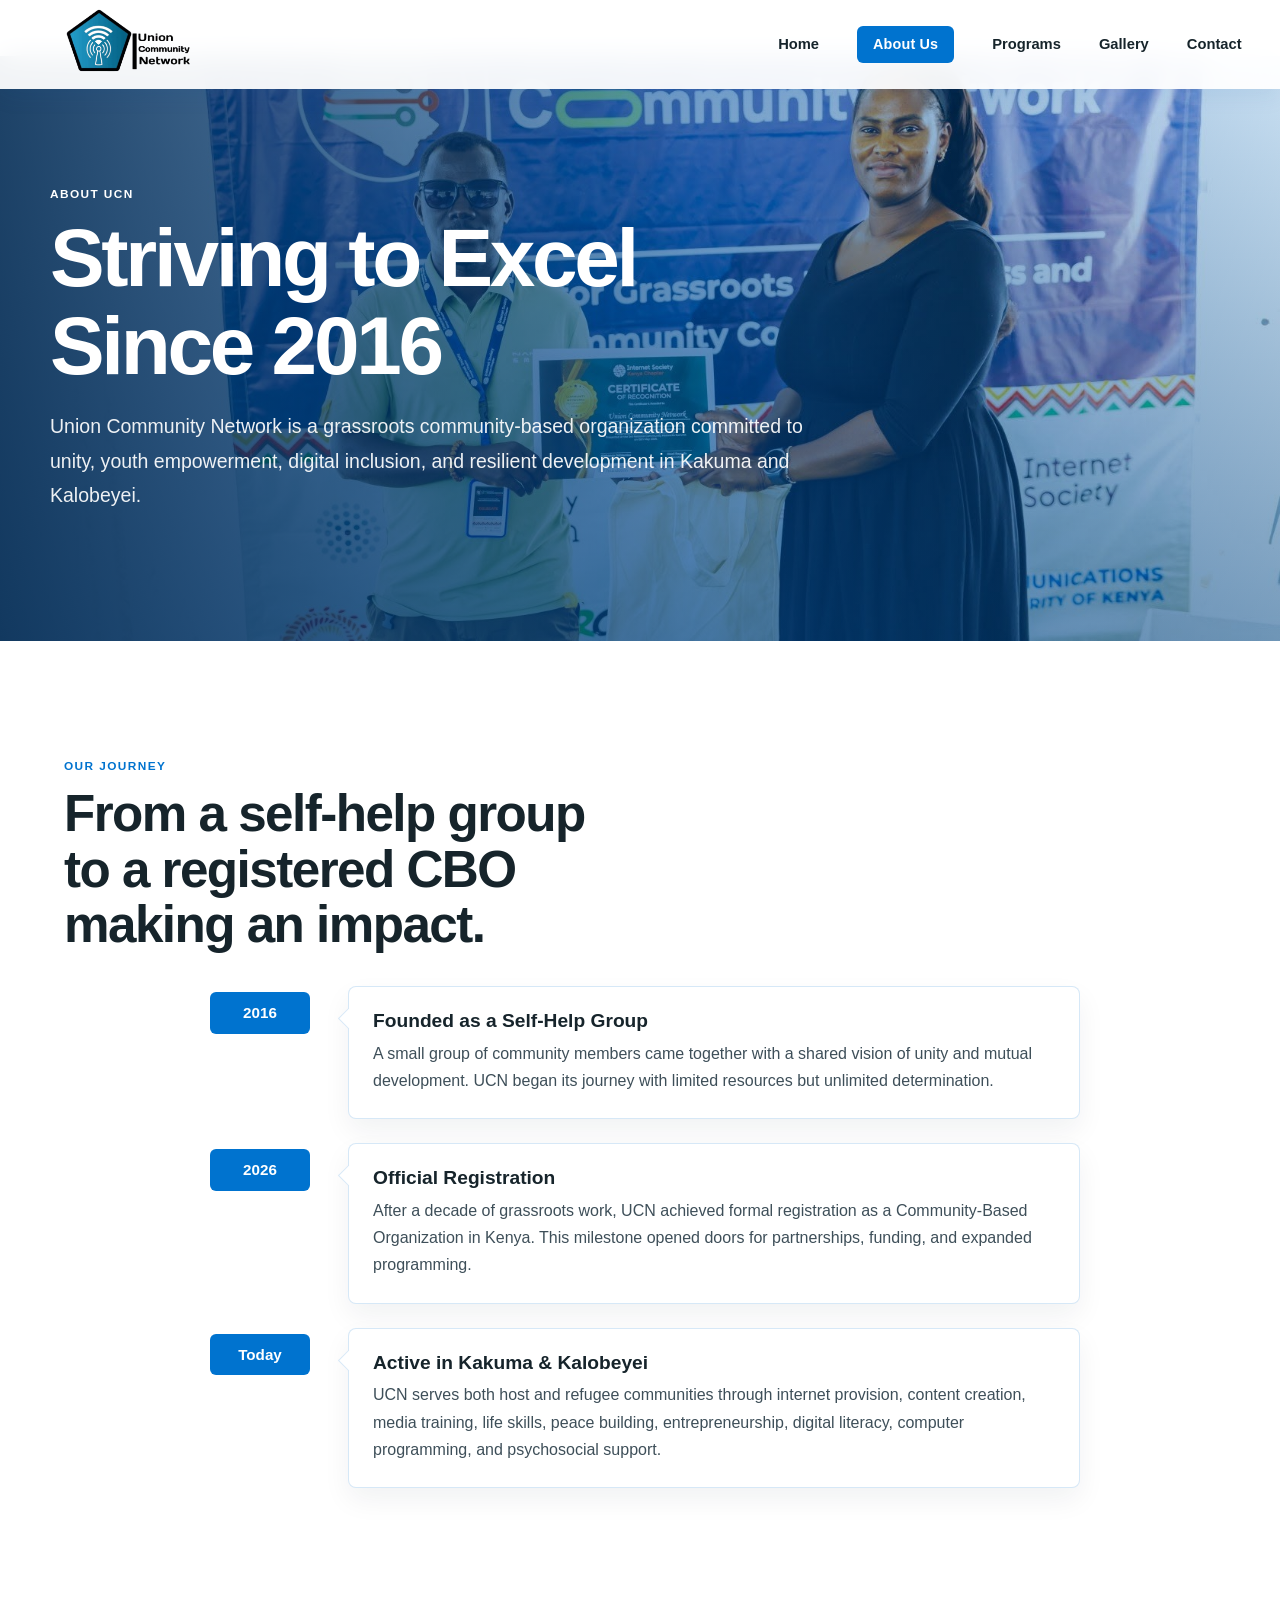
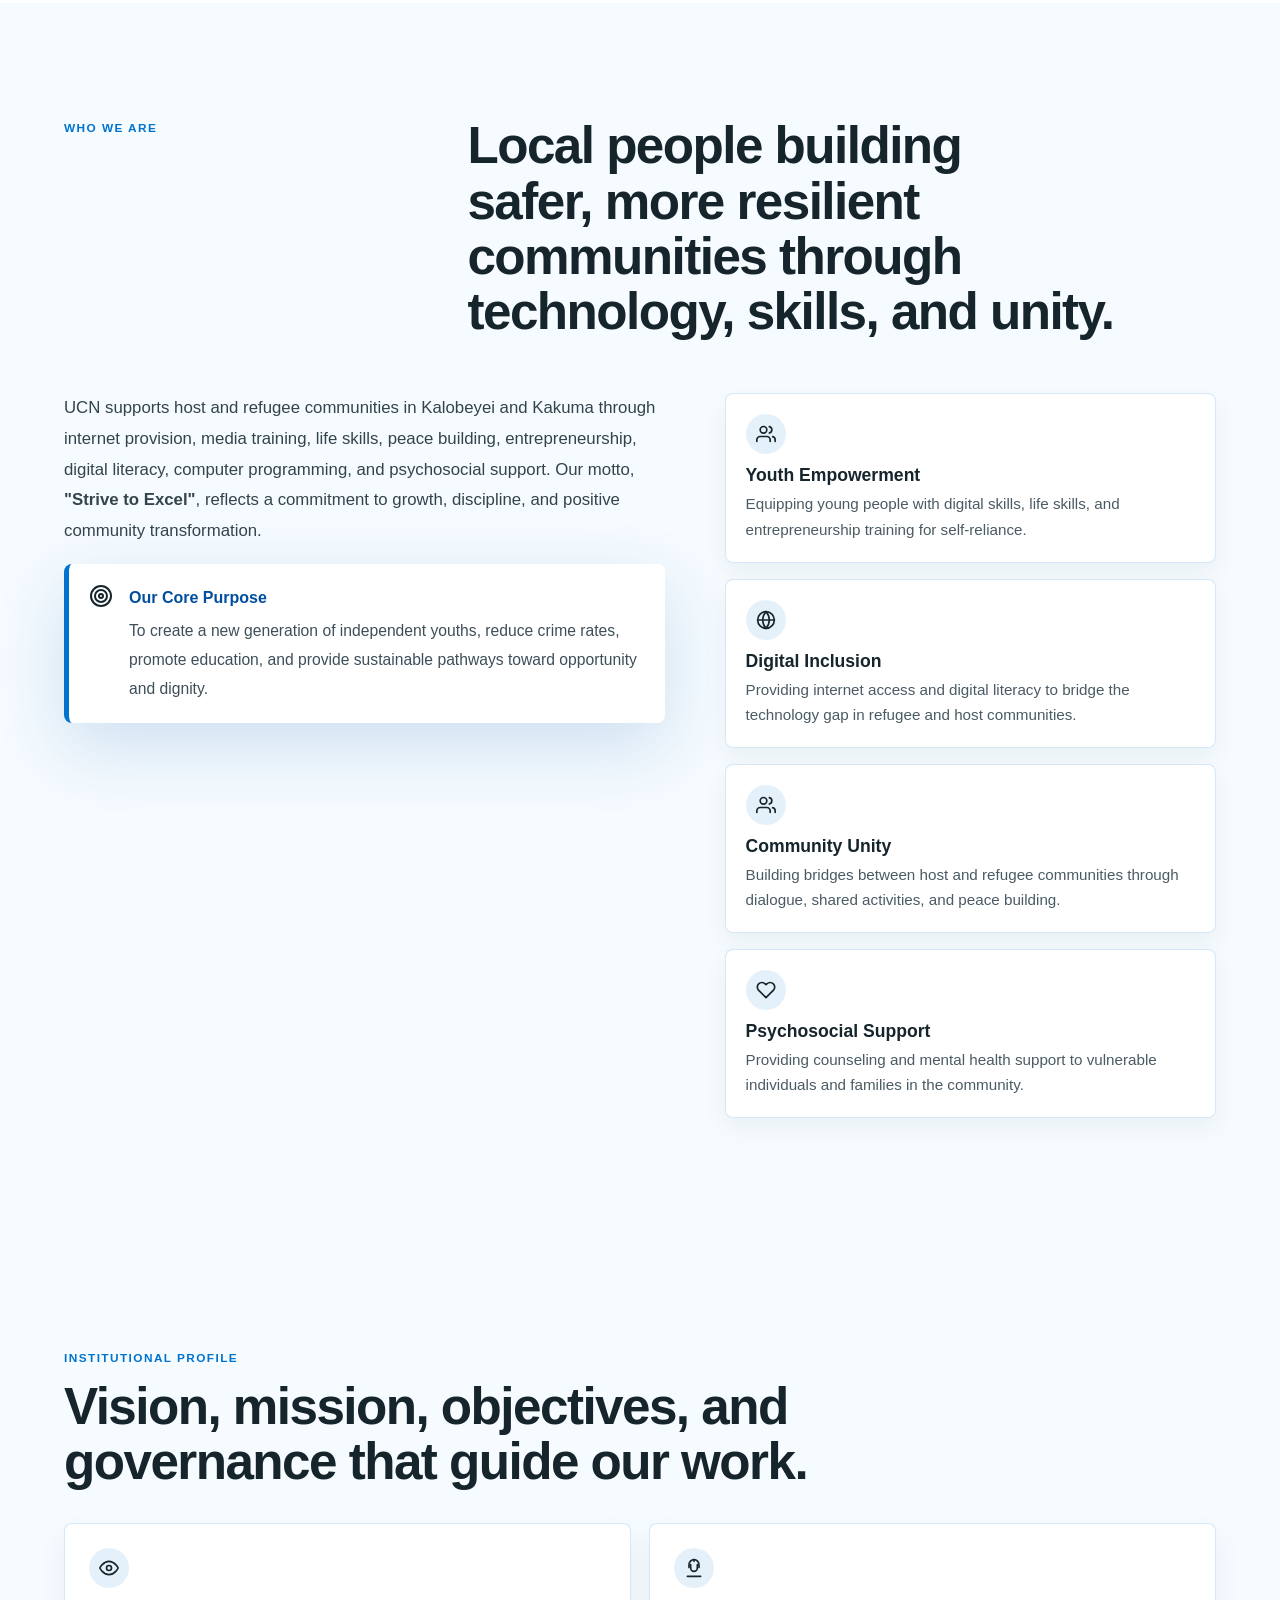
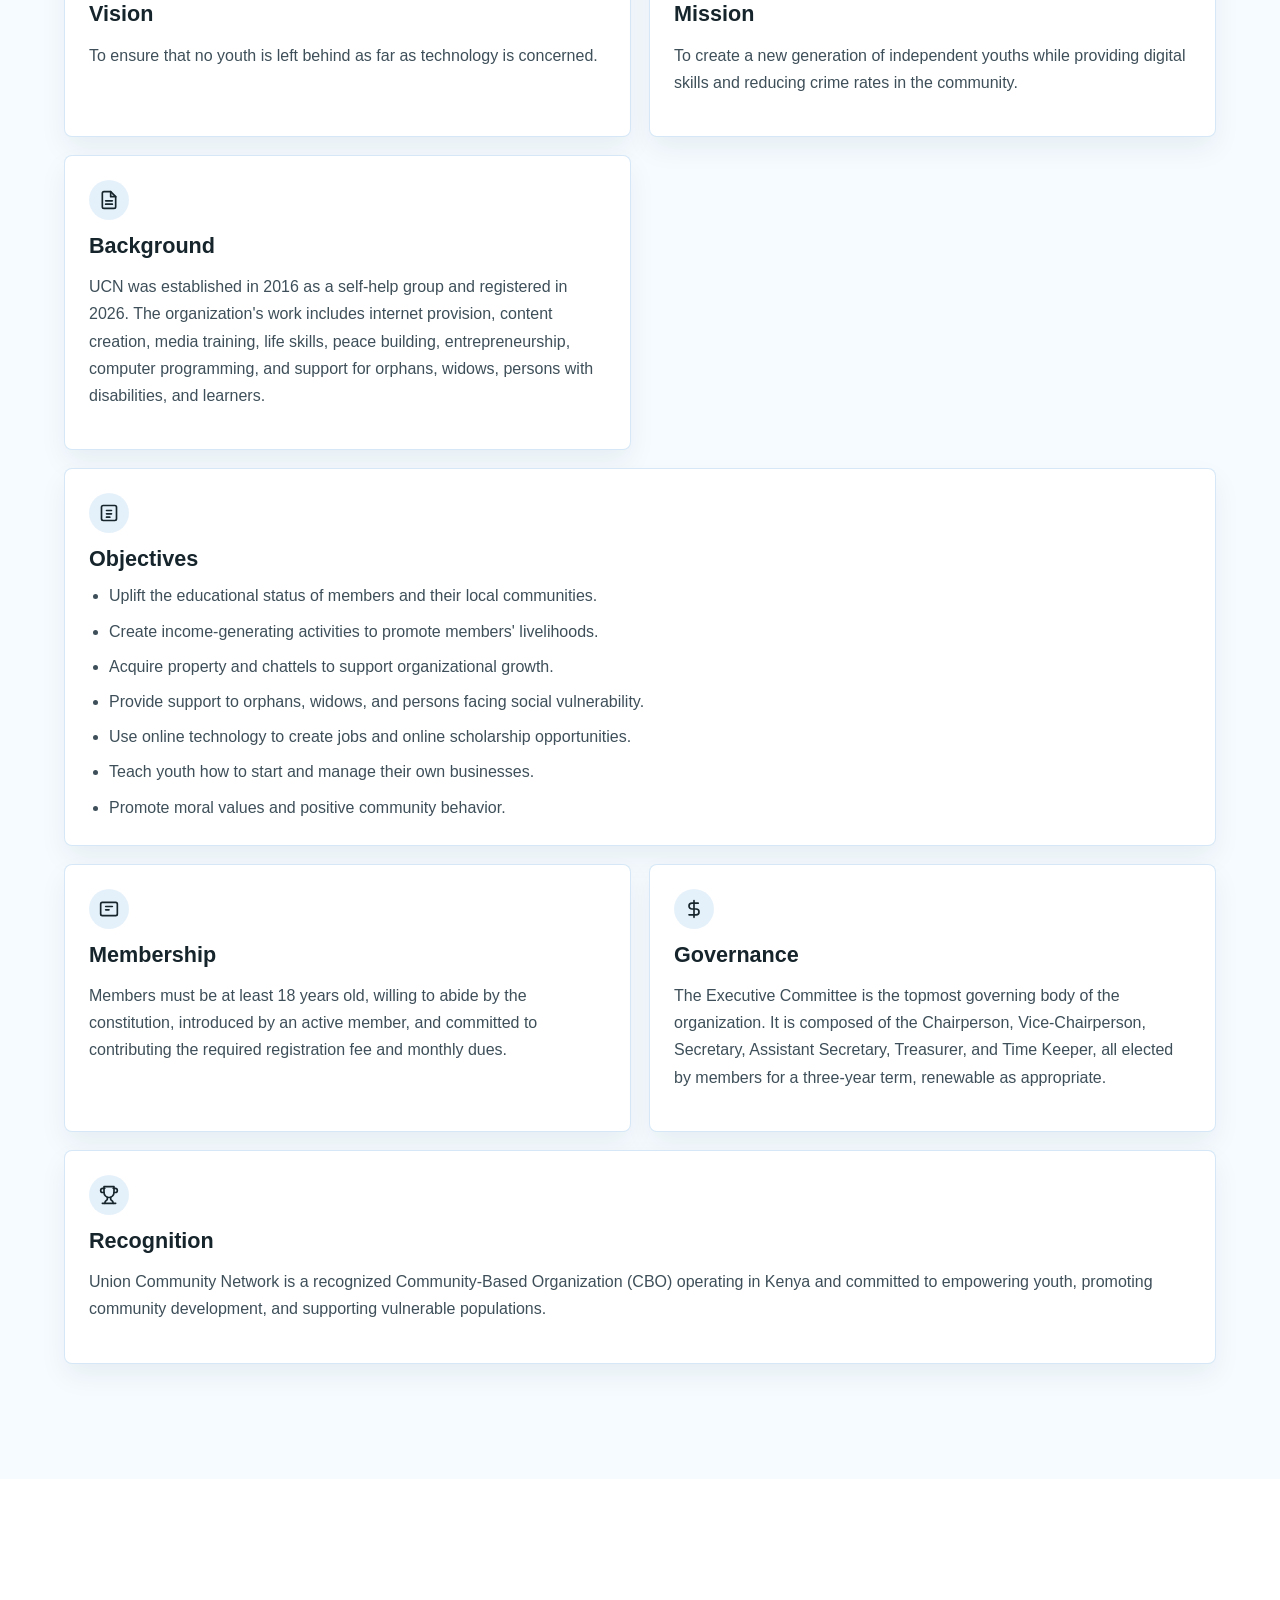
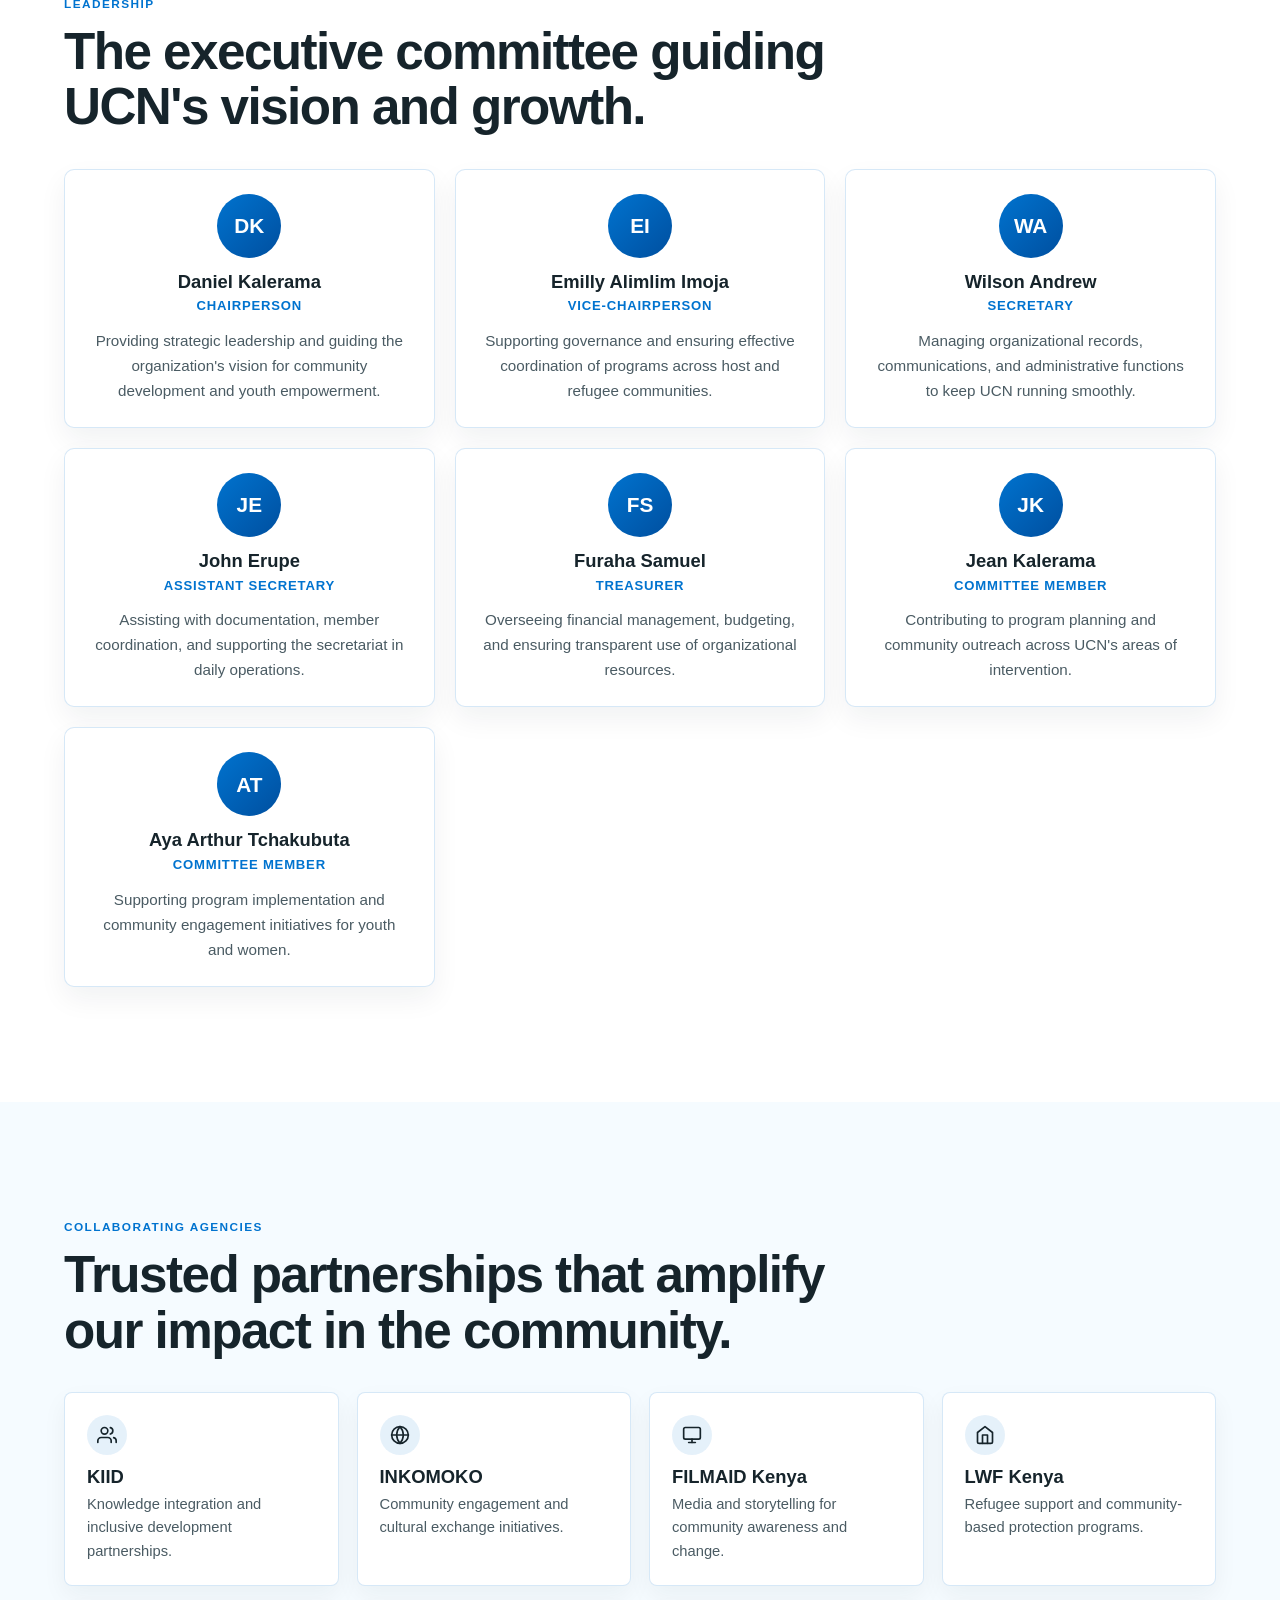
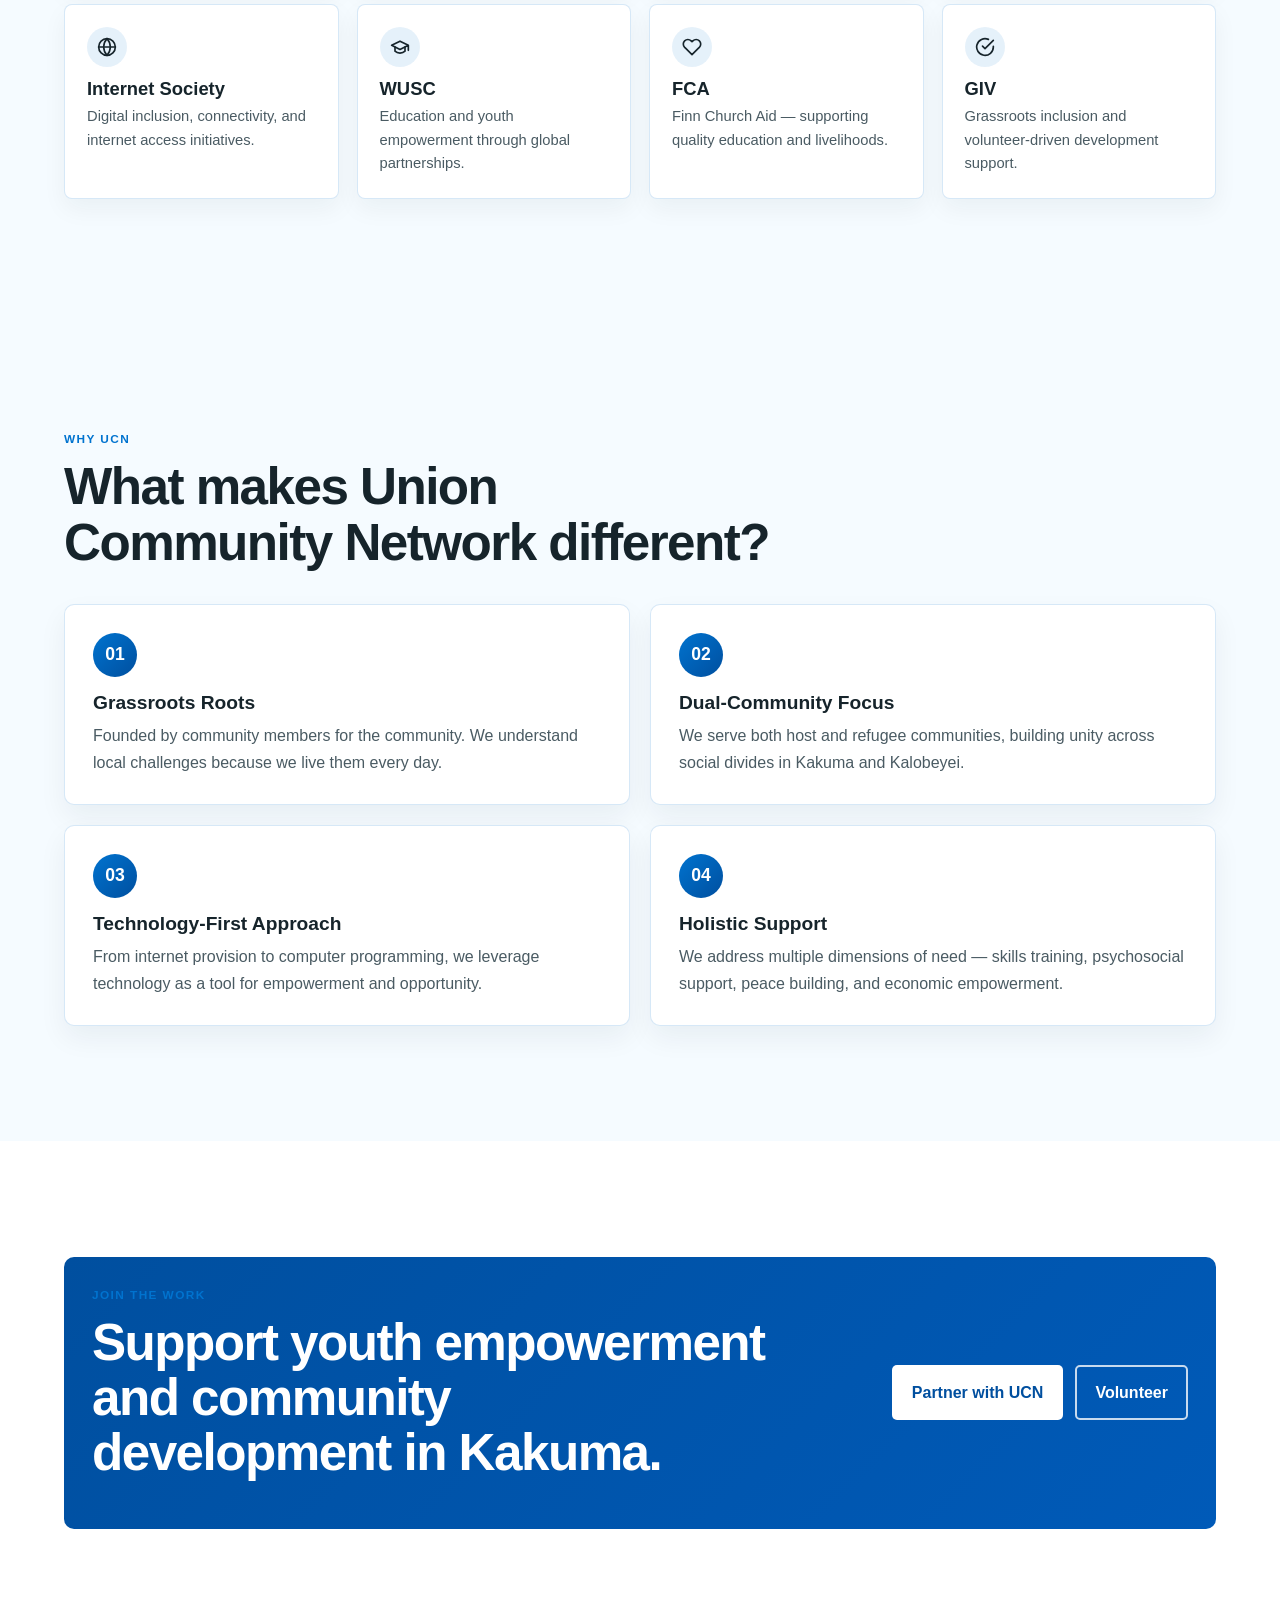
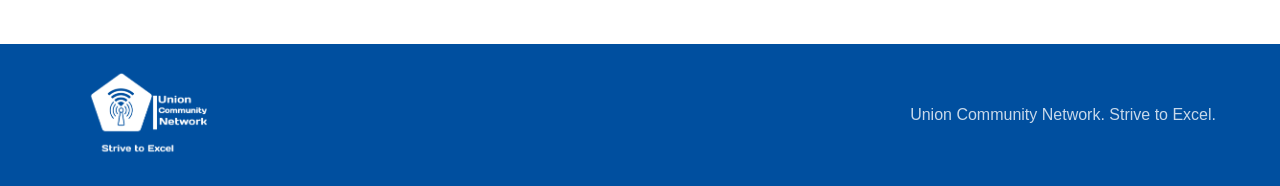
==== commit 0b0d4ed8: "Add Home link, active page highlighting, nav improvements" ====
--- a/about.html
+++ b/about.html
@@ -19,6 +19,7 @@
         <span></span>
       </button>
       <nav class="site-nav" data-nav>
+        <a href="index.html" class="nav-home-link">Home</a>
         <a href="about.html" class="nav-about-btn">About Us</a>
         <a href="index.html#programs">Programs</a>
         <a href="index.html#gallery">Gallery</a>
--- a/style.css
+++ b/style.css
@@ -100,6 +100,25 @@
 
 .site-nav a:hover {
   color: var(--blue);
+}
+
+.nav-about-btn {
+  display: inline-flex;
+  align-items: center;
+  padding: 6px 16px;
+  background: var(--blue);
+  color: #fff !important;
+  border-radius: 6px;
+  font-weight: 700;
+  font-size: 0.9rem;
+  transition: background 180ms ease, transform 120ms ease;
+  letter-spacing: 0.01em;
+}
+
+.nav-about-btn:hover {
+  background: var(--deep-blue) !important;
+  color: #fff !important;
+  transform: translateY(-1px);
 }
 
 .nav-toggle {
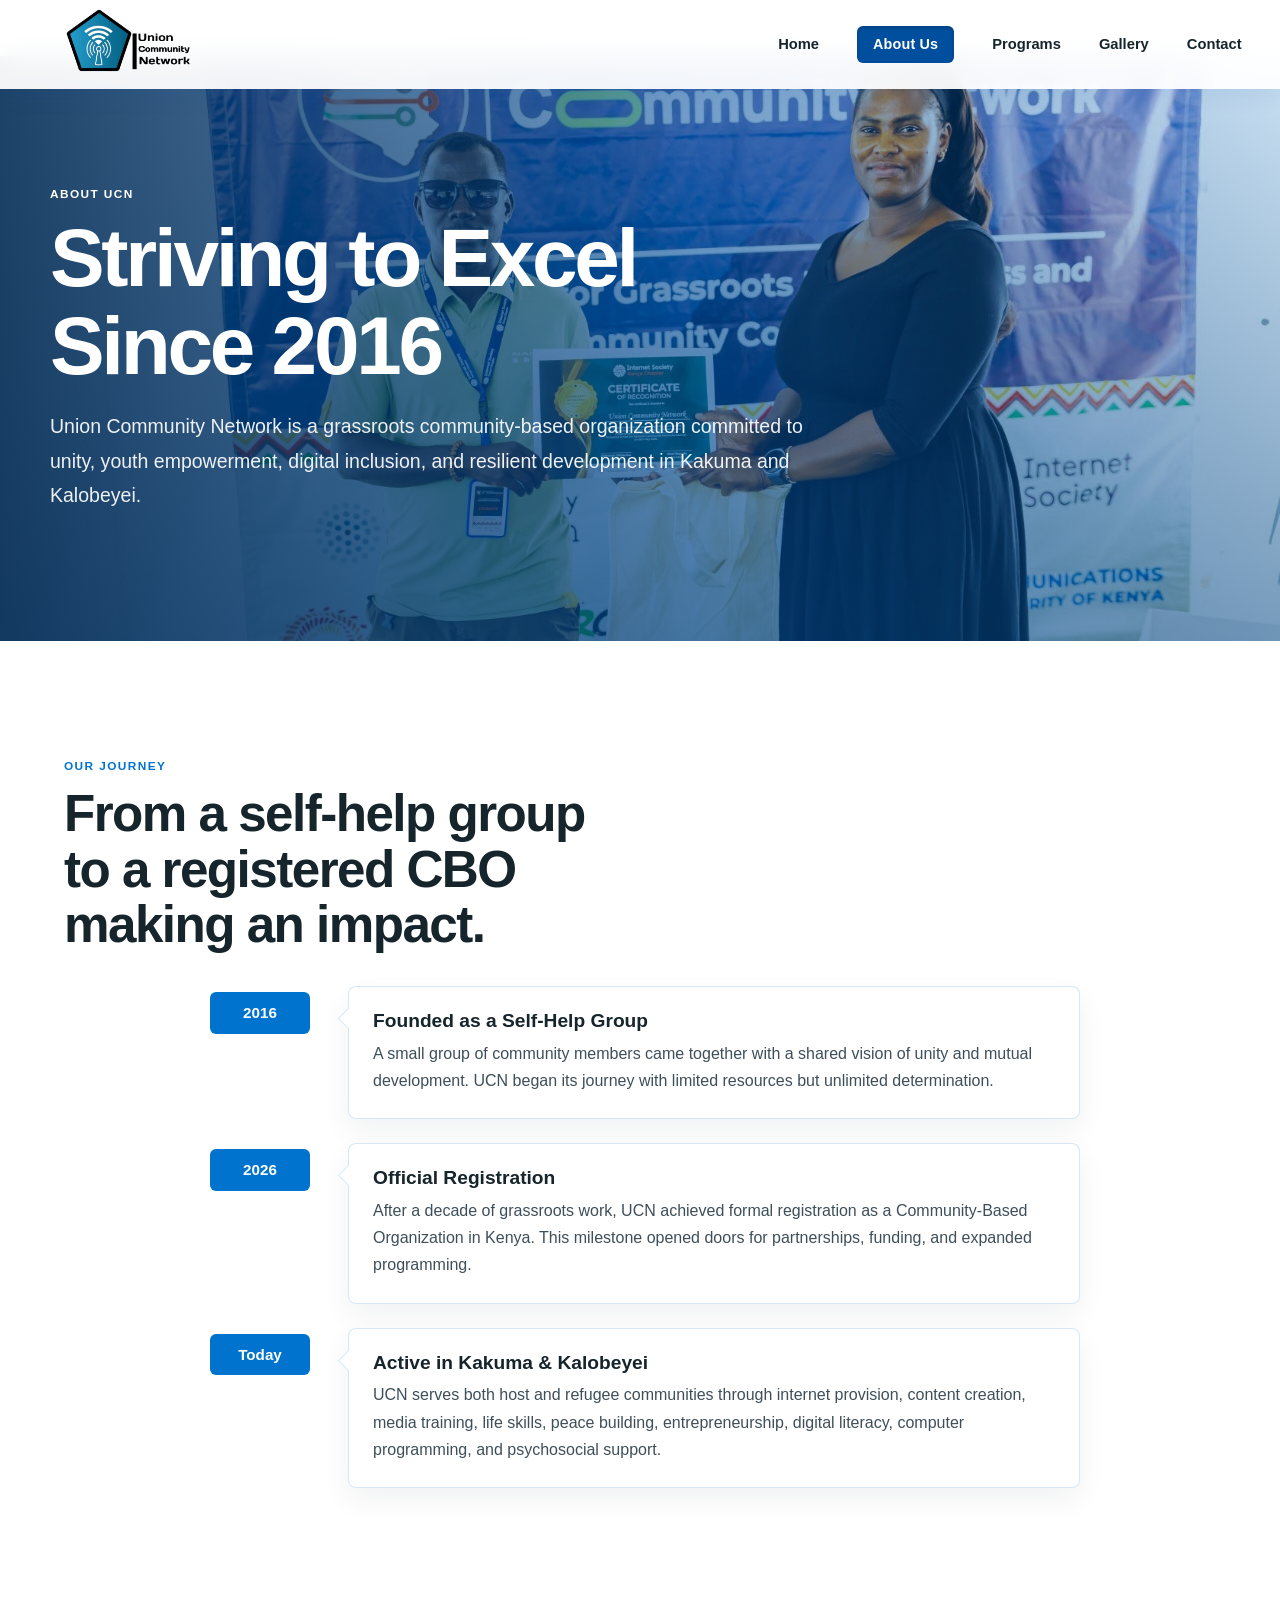
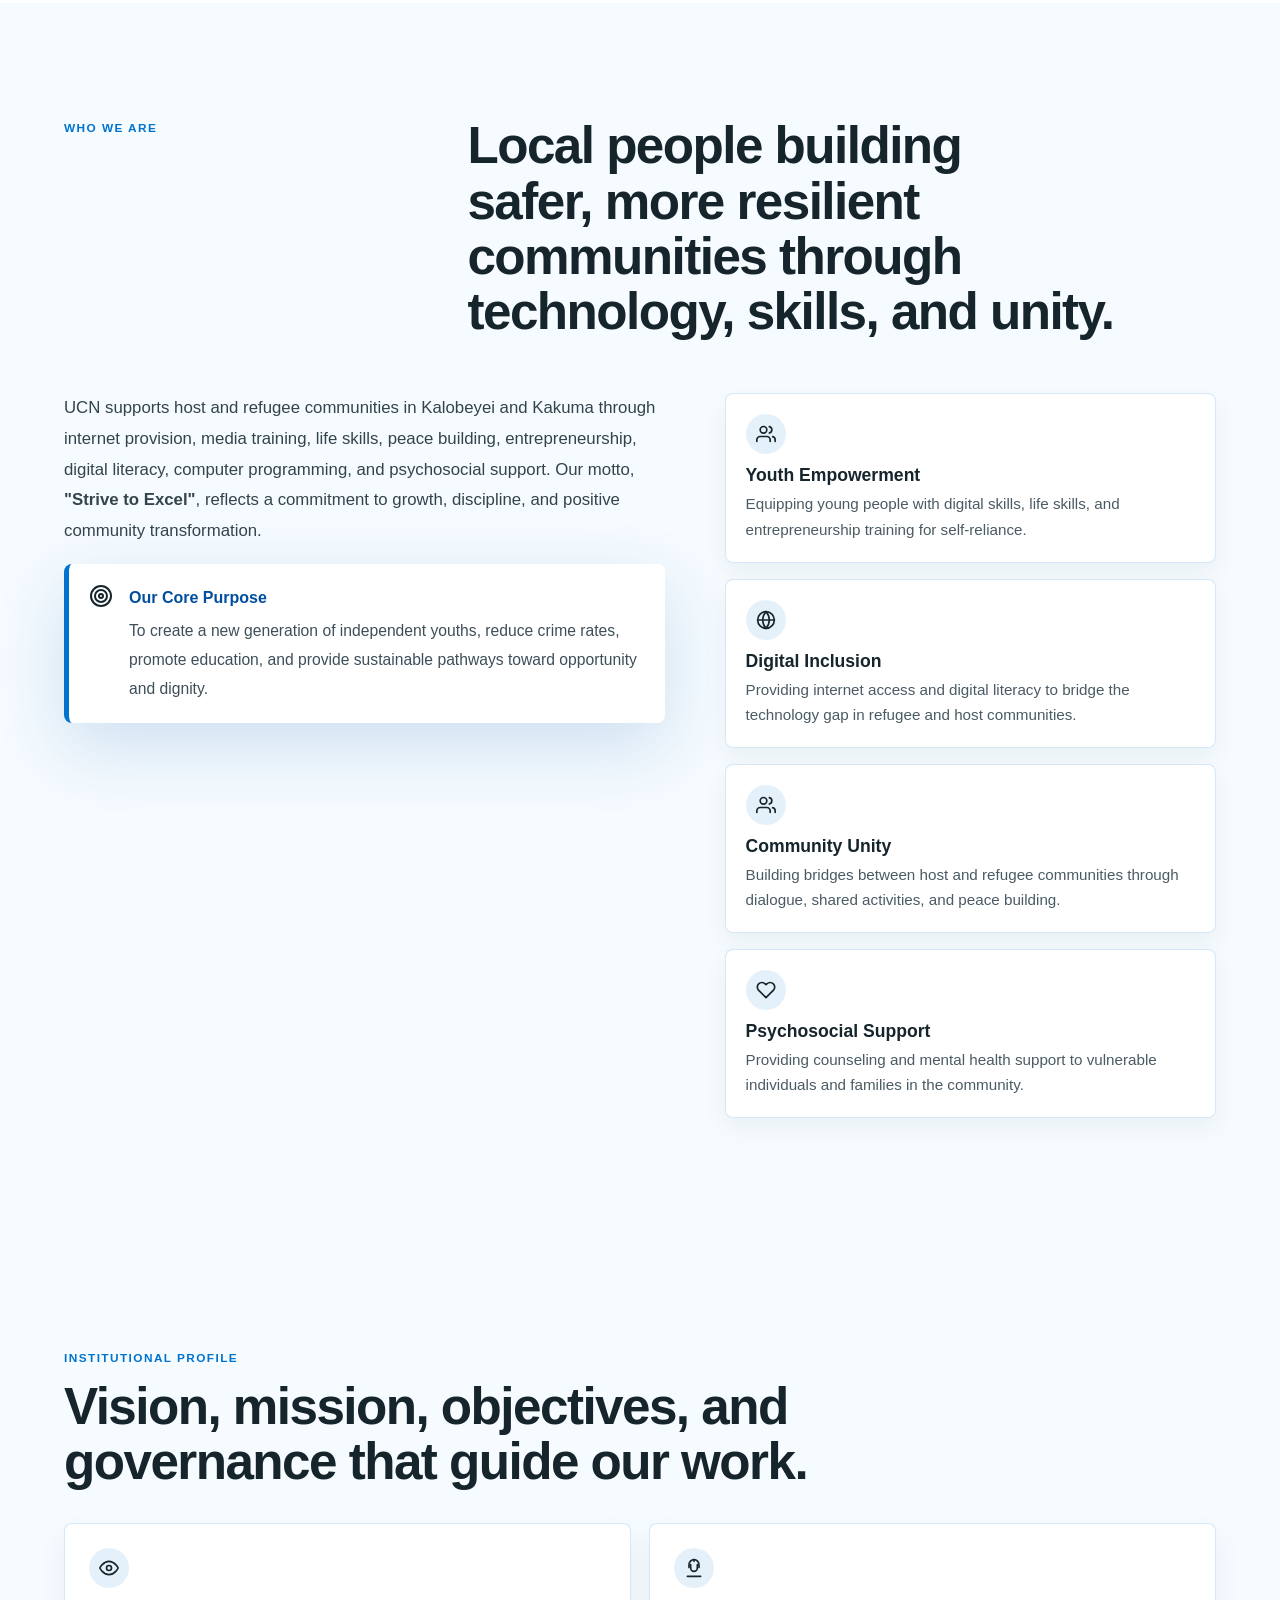
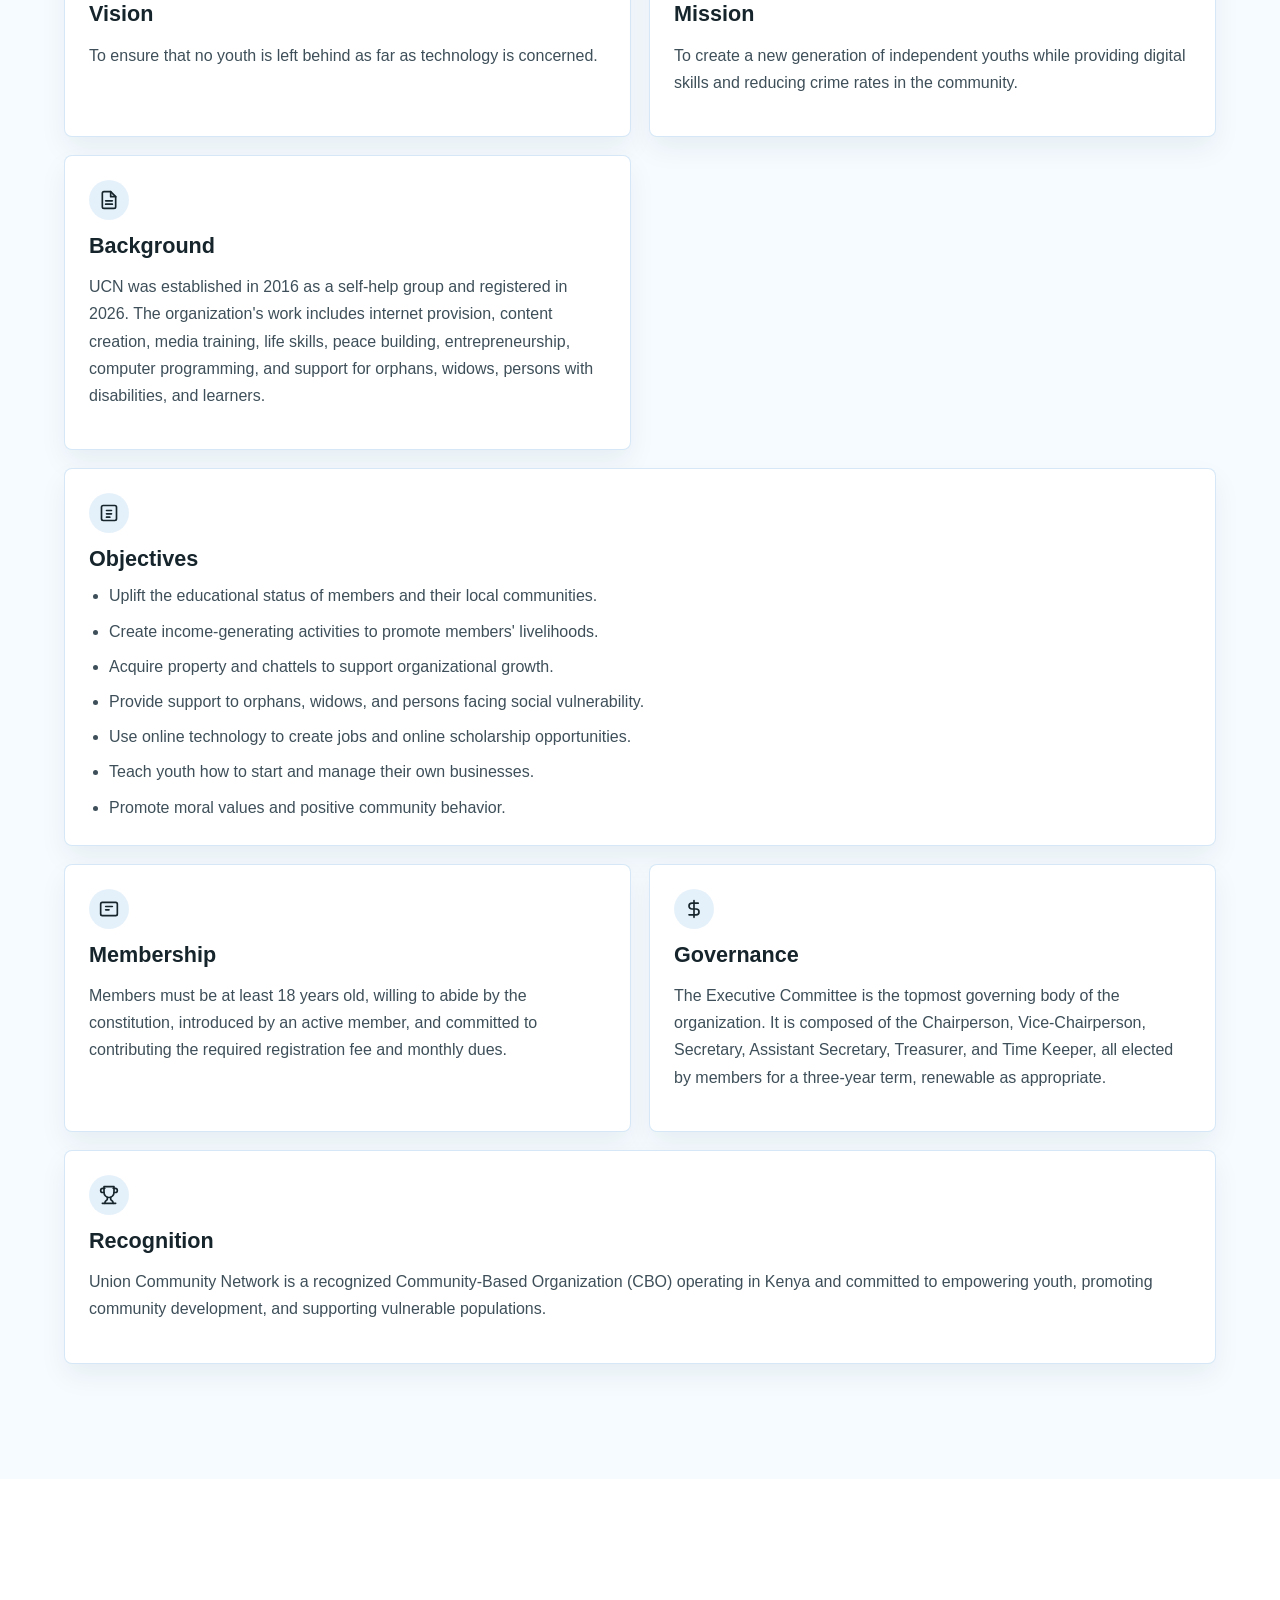
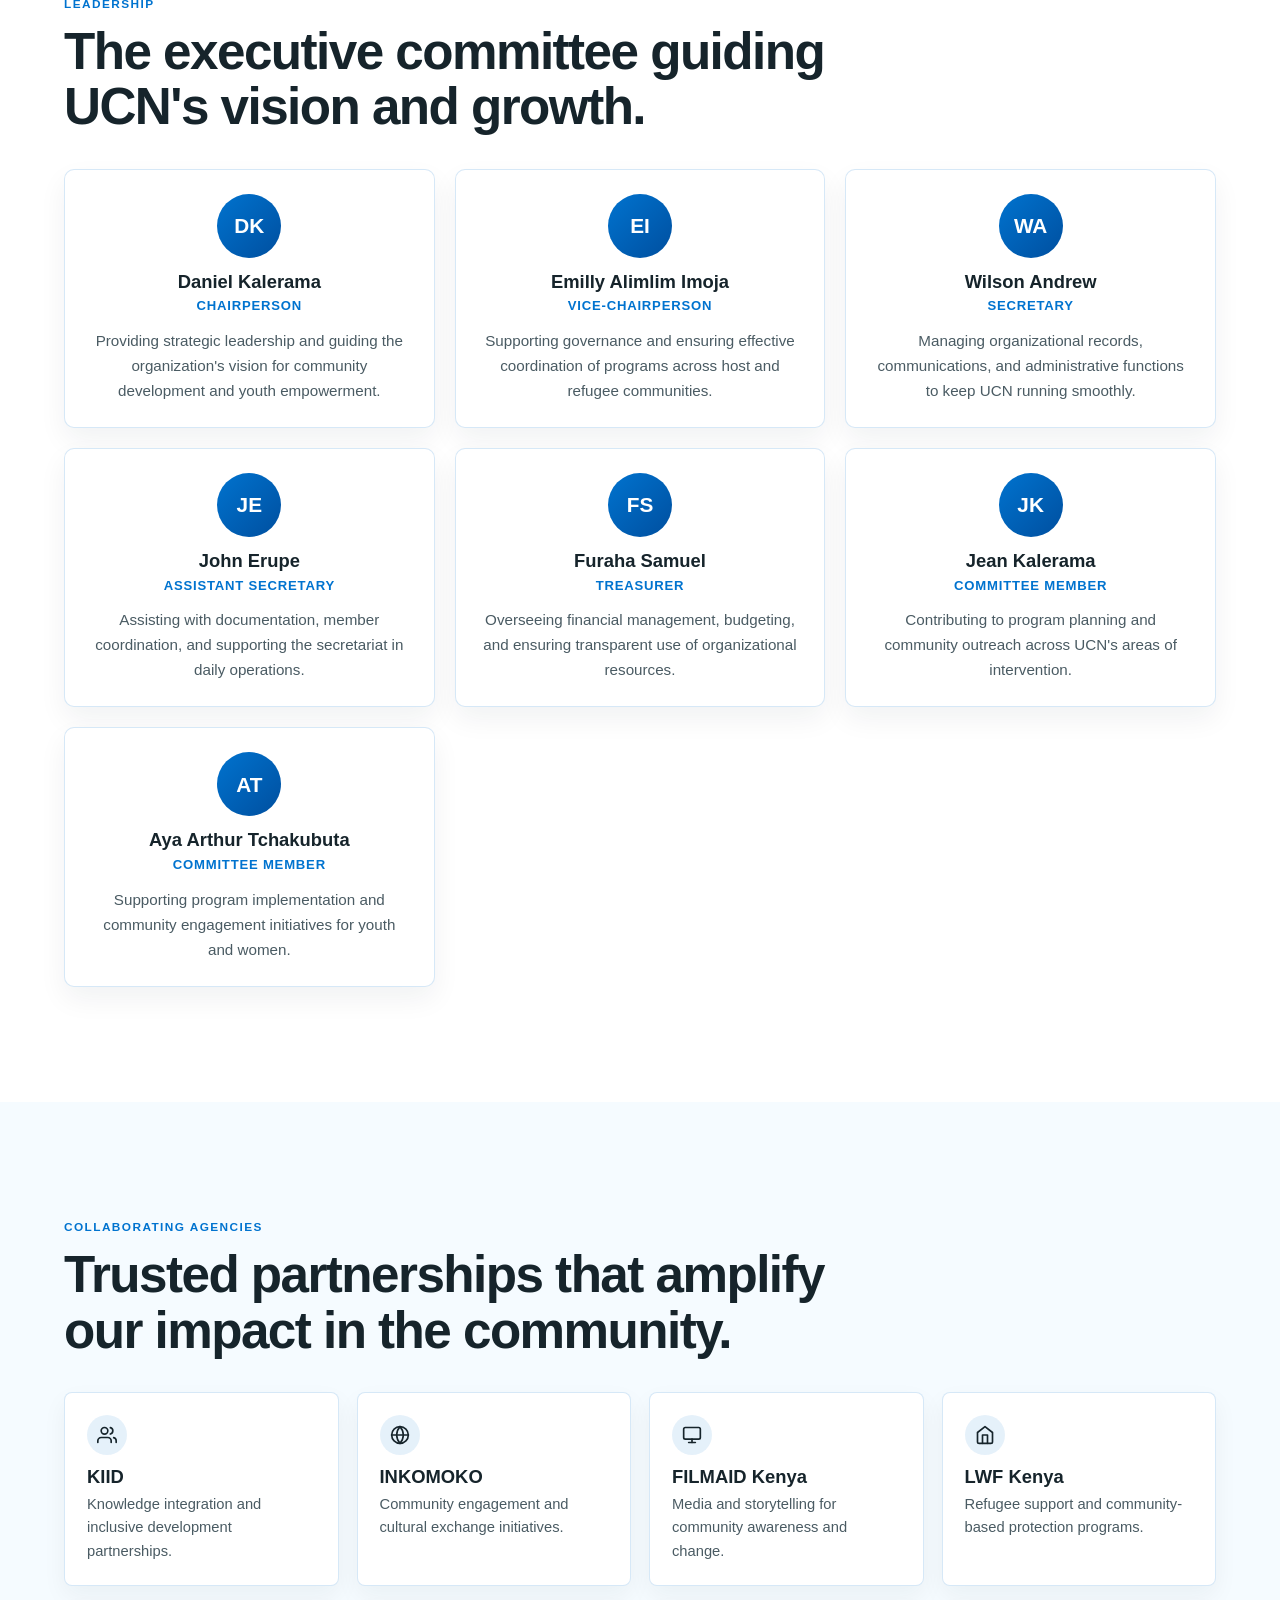
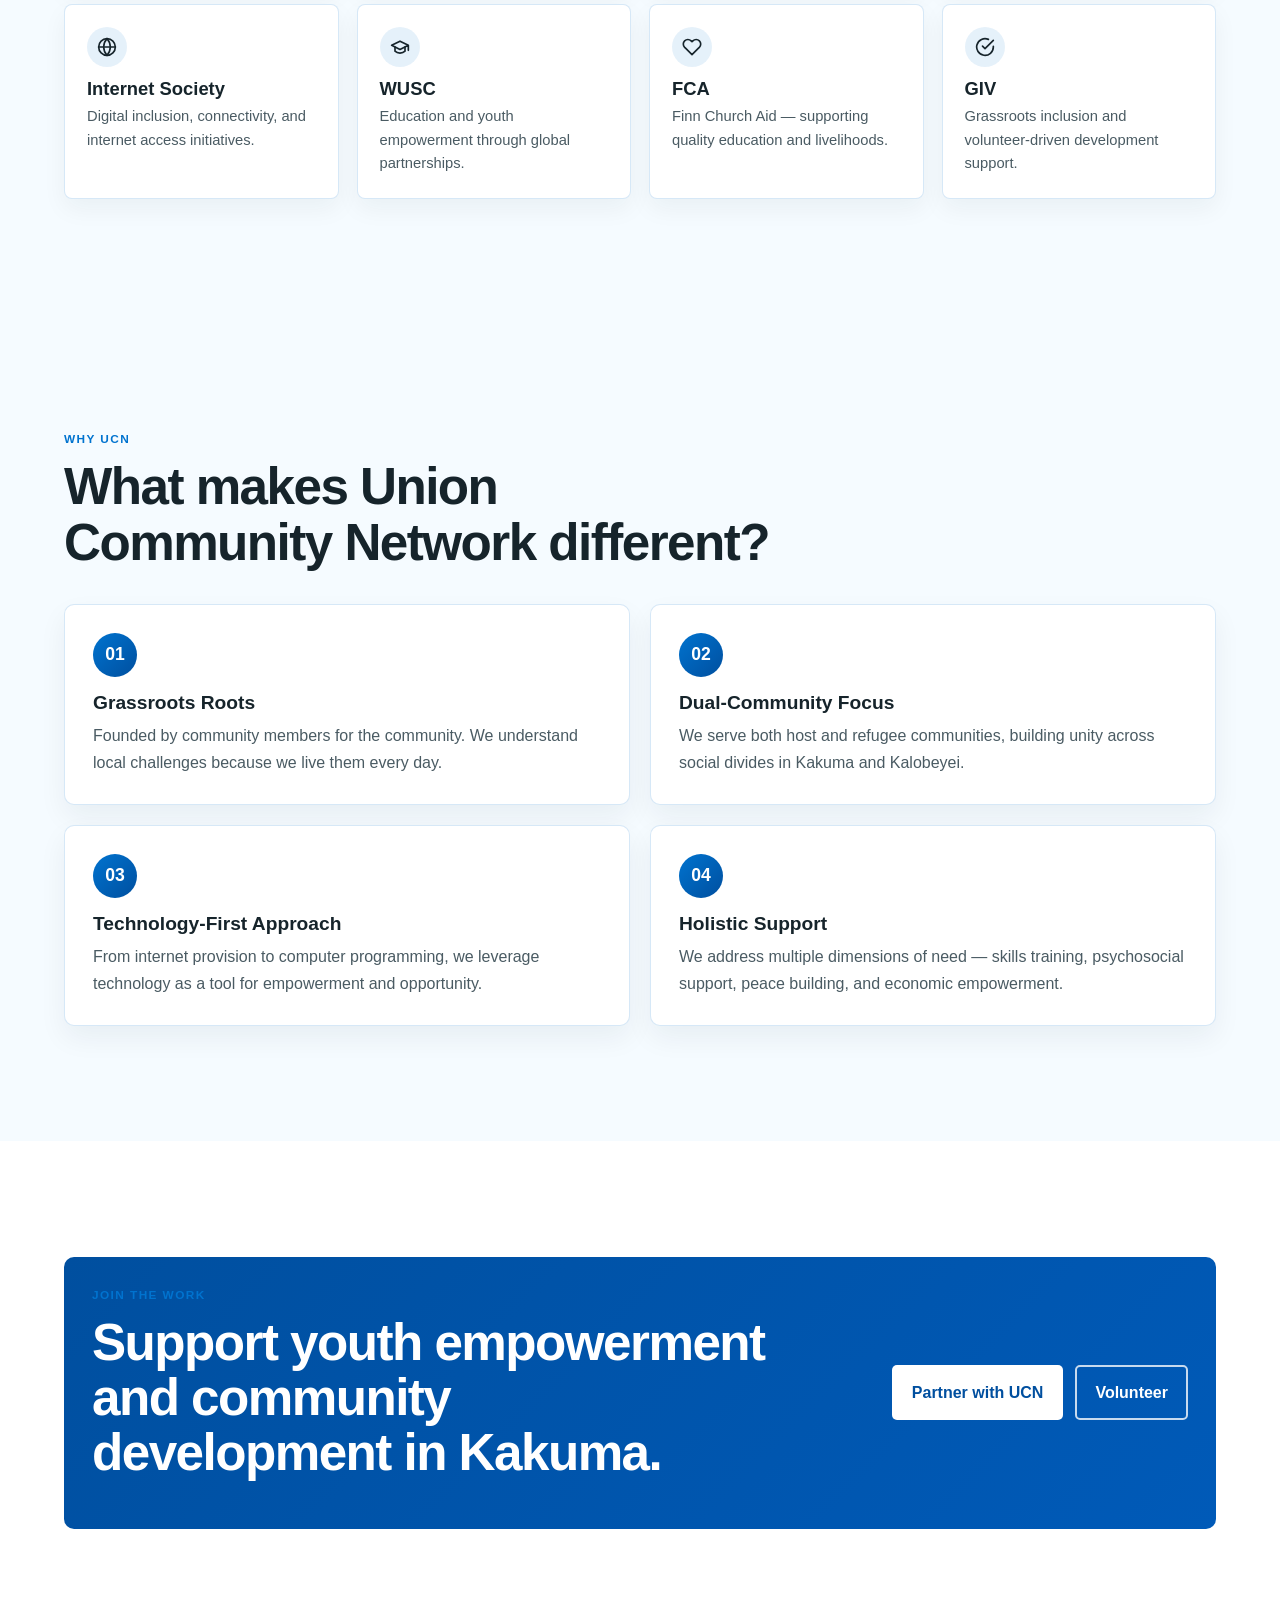
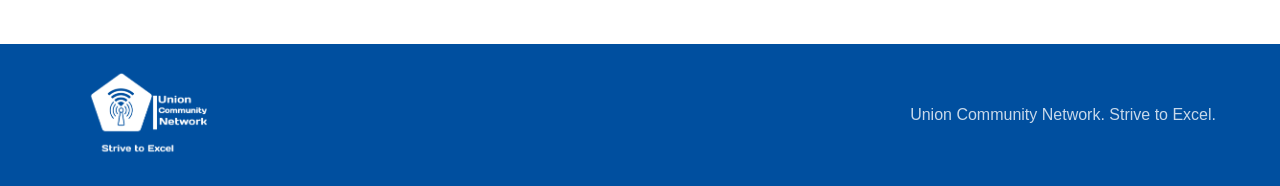
==== commit 0aa8e2b8: "Convert to multi-page site - separate pages for Programs, Gallery, Contact" ====
--- a/about.html
+++ b/about.html
@@ -19,11 +19,11 @@
         <span></span>
       </button>
       <nav class="site-nav" data-nav>
-        <a href="index.html" class="nav-home-link">Home</a>
+        <a href="index.html">Home</a>
         <a href="about.html" class="nav-about-btn">About Us</a>
-        <a href="index.html#programs">Programs</a>
-        <a href="index.html#gallery">Gallery</a>
-        <a href="index.html#contact">Contact</a>
+        <a href="programs.html">Programs</a>
+        <a href="gallery.html">Gallery</a>
+        <a href="contact.html">Contact</a>
       </nav>
     </header>
 
--- a/style.css
+++ b/style.css
@@ -102,6 +102,30 @@
   color: var(--blue);
 }
 
+.nav-home-link {
+  position: relative;
+}
+
+.nav-home-link::after {
+  content: '';
+  position: absolute;
+  bottom: -2px;
+  left: 0;
+  right: 0;
+  height: 2px;
+  background: var(--blue);
+  transform: scaleX(0);
+  transition: transform 200ms ease;
+}
+
+.nav-home-link:hover::after {
+  transform: scaleX(1);
+}
+
+.nav-home-link.is-active::after {
+  transform: scaleX(1);
+}
+
 .nav-about-btn {
   display: inline-flex;
   align-items: center;
@@ -119,6 +143,11 @@
   background: var(--deep-blue) !important;
   color: #fff !important;
   transform: translateY(-1px);
+}
+
+.nav-about-btn.is-active {
+  background: var(--deep-blue) !important;
+  box-shadow: inset 0 2px 4px rgba(0, 0, 0, 0.2);
 }
 
 .nav-toggle {
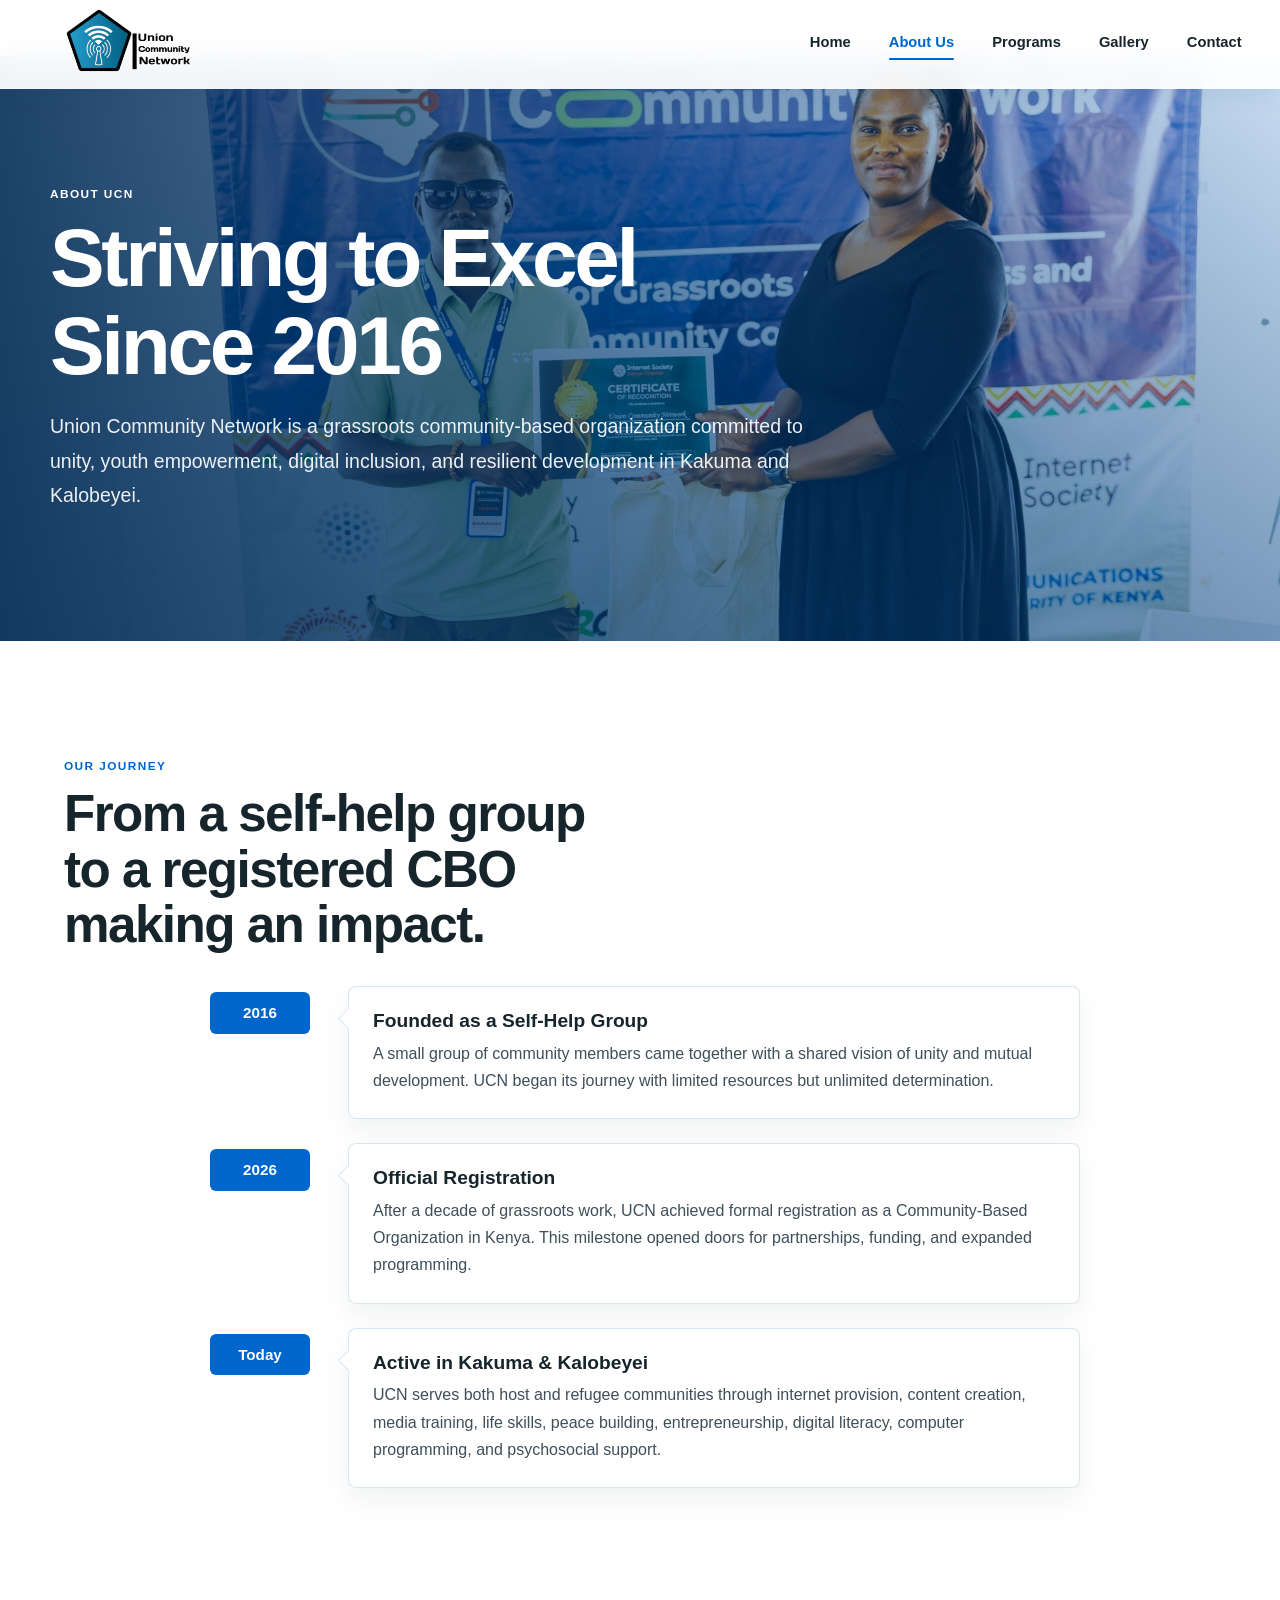
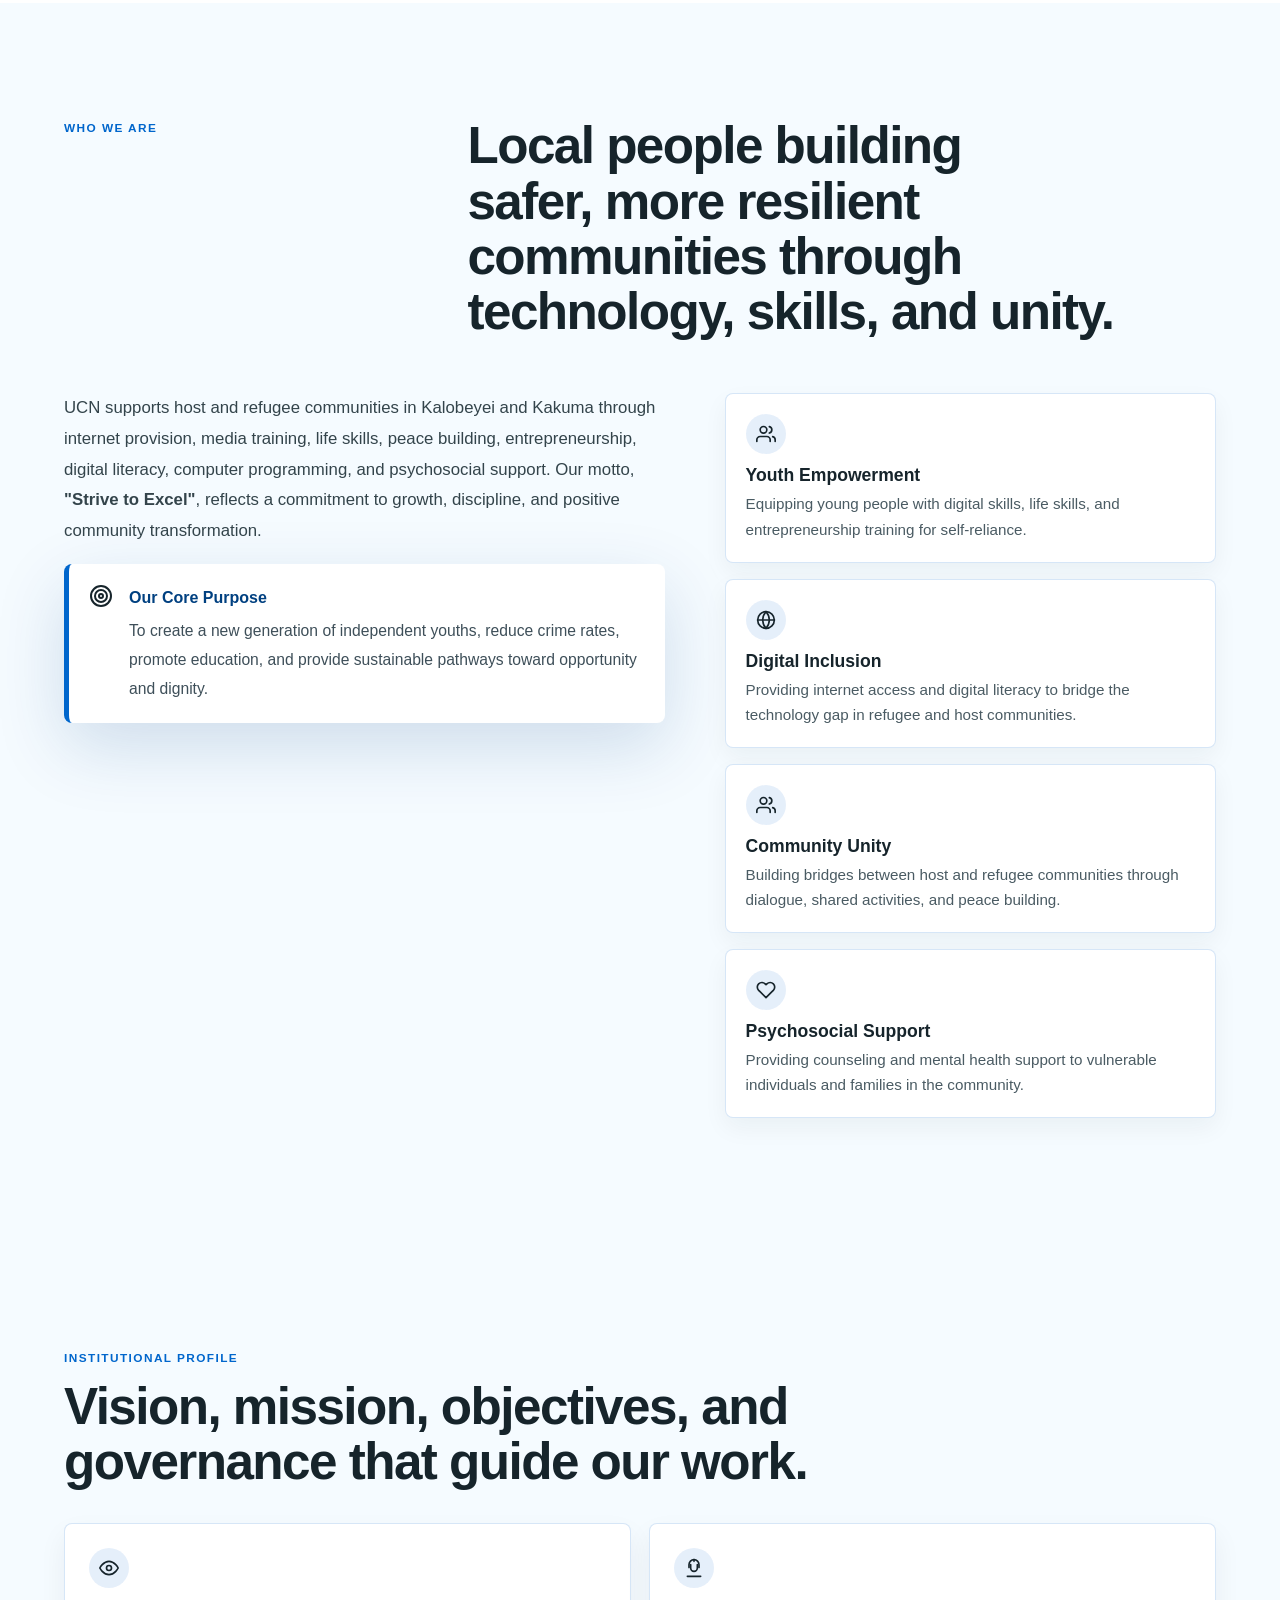
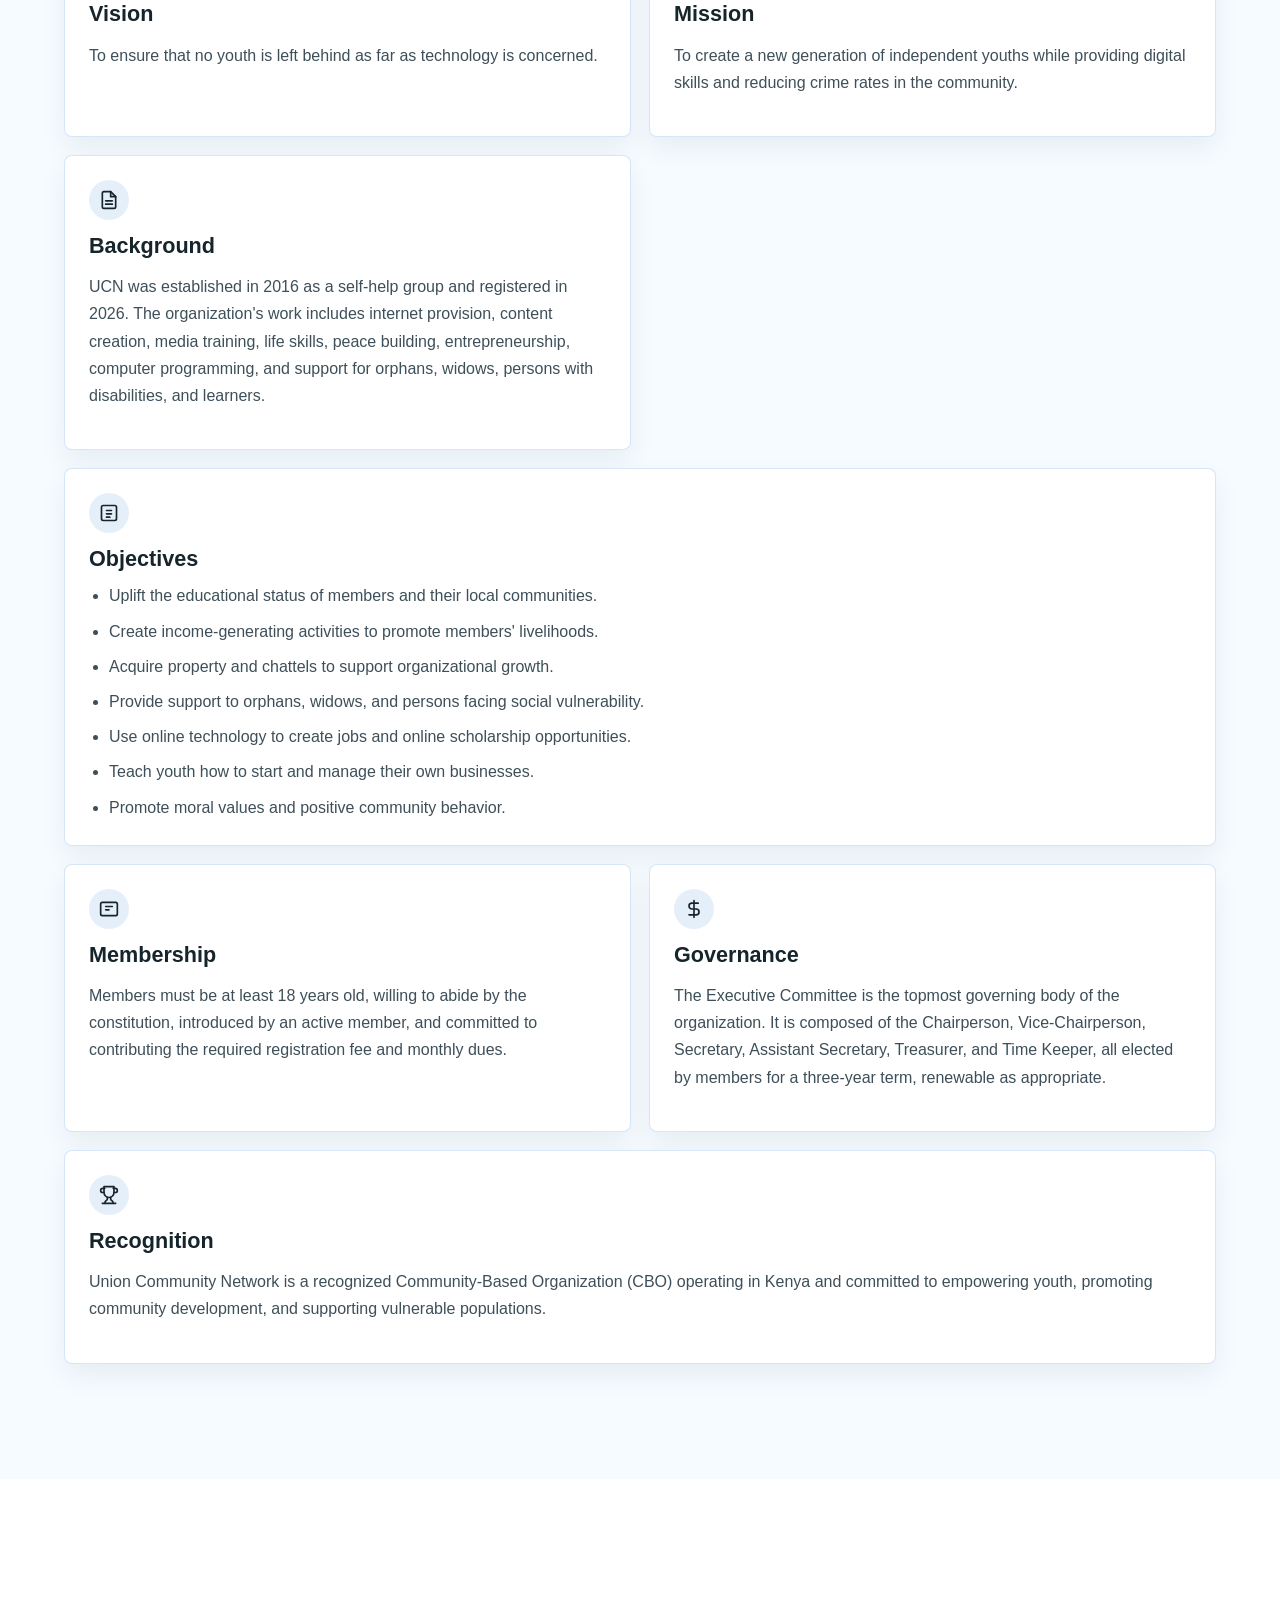
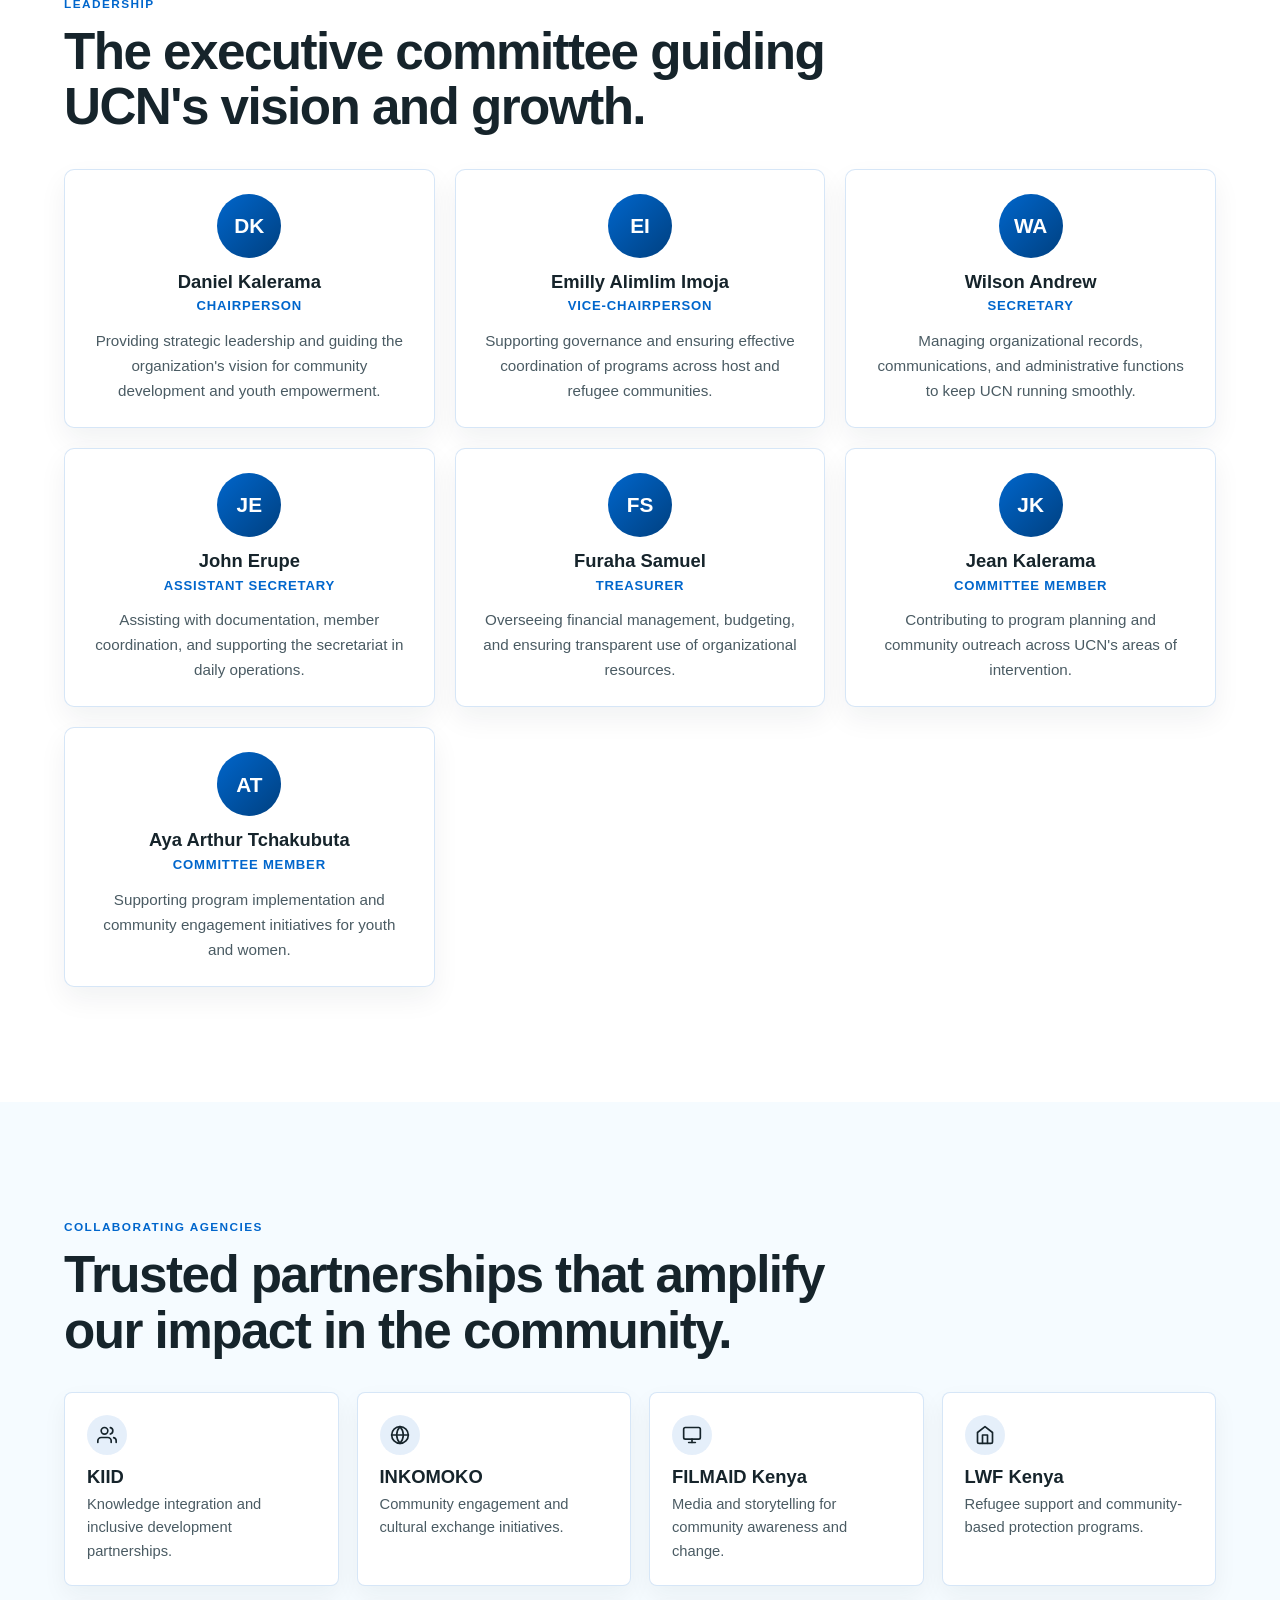
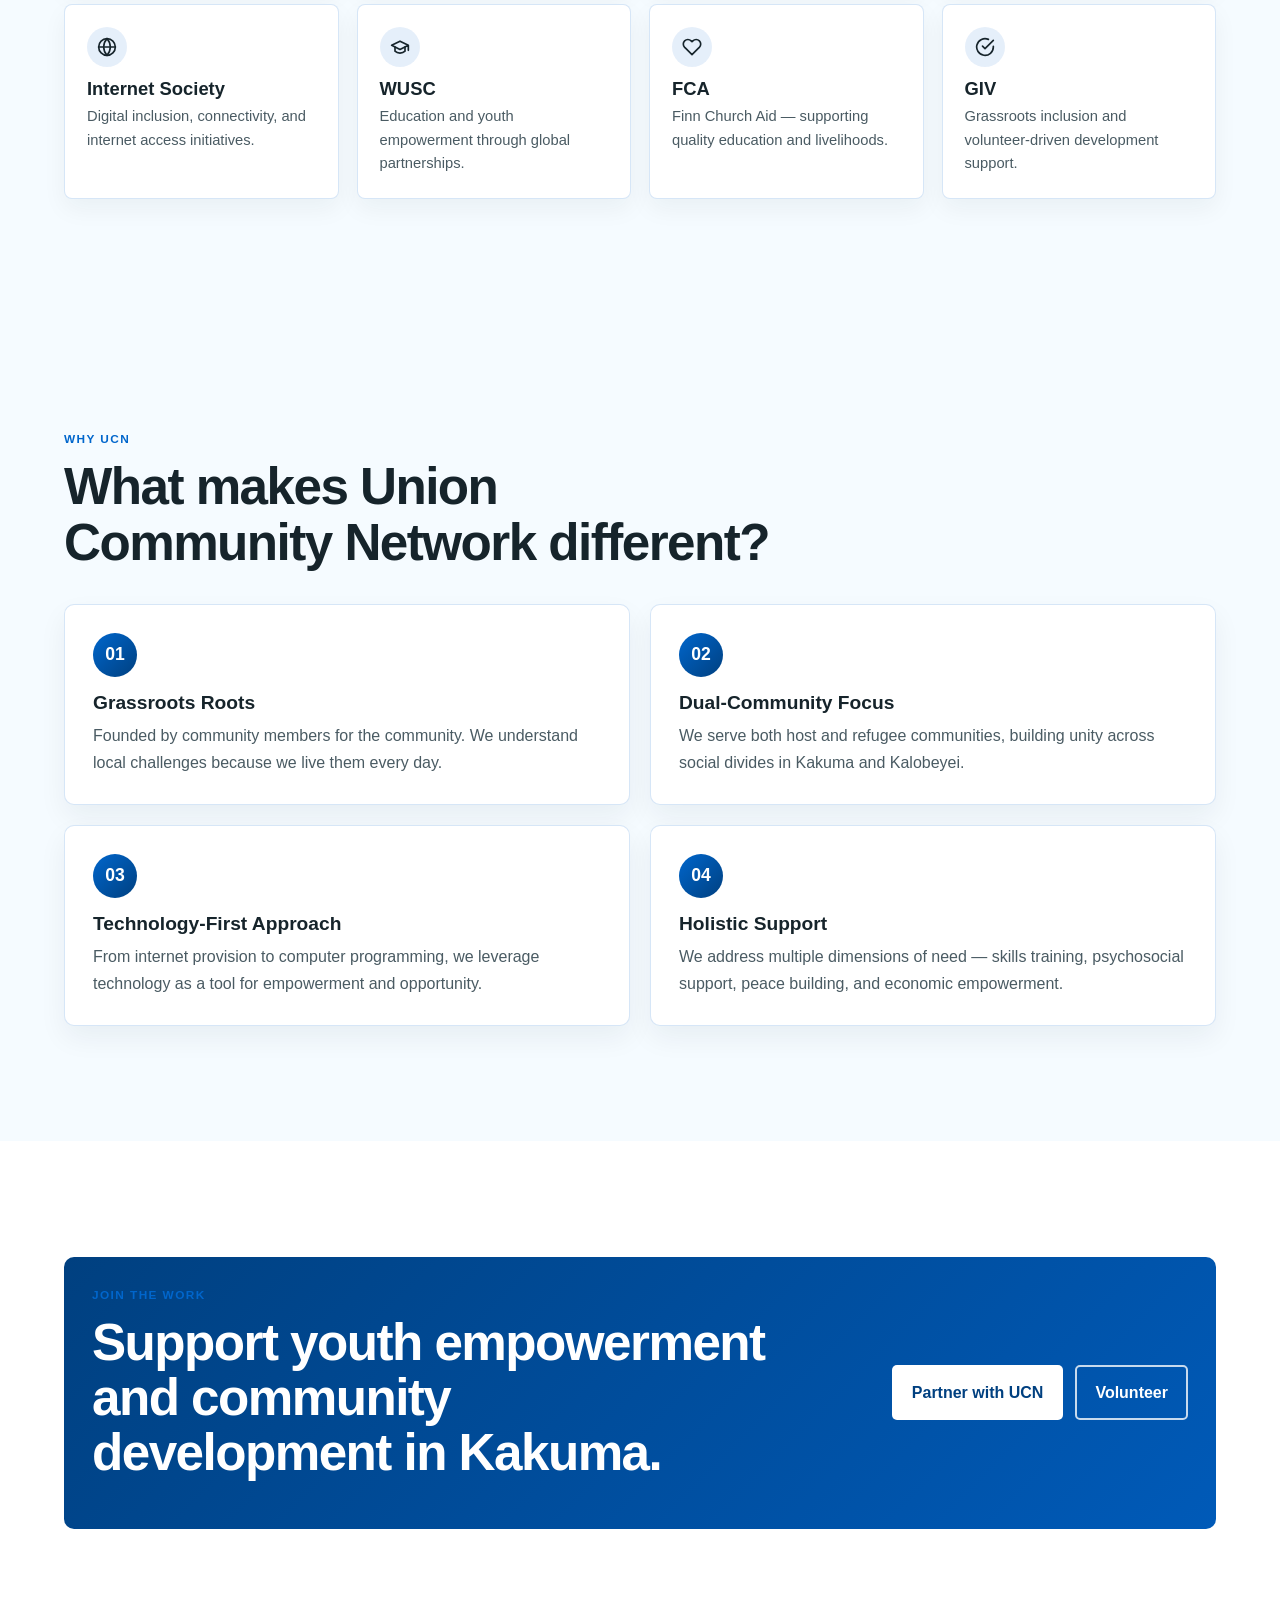
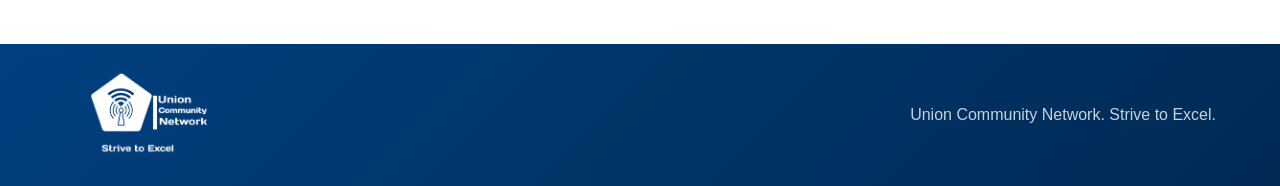
==== commit e9f02b71: "Modernize design: consistent nav links, active page underline indicator, richer color palette with g" ====
--- a/about.html
+++ b/about.html
@@ -1,332 +1,332 @@
-<!doctype html>
-<html lang="en">
-  <head>
-    <meta charset="utf-8">
-    <meta name="viewport" content="width=device-width, initial-scale=1">
-    <meta name="description" content="Official About Us page for Union Community Network, a Kakuma-based community organization empowering youth and women.">
-    <title>About Us | Union Community Network</title>
-    <link rel="icon" href="assets/logo.png">
-    <link rel="stylesheet" href="style.css">
-  </head>
-  <body class="page-shell">
-    <header class="site-header" data-header>
-      <a class="brand" href="index.html#home" aria-label="Union Community Network home">
-        <img src="assets/logo2.png" alt="Union Community Network logo">
-      </a>
-      <button class="nav-toggle" type="button" aria-label="Open navigation" aria-expanded="false" data-nav-toggle>
-        <span></span>
-        <span></span>
-        <span></span>
-      </button>
-      <nav class="site-nav" data-nav>
-        <a href="index.html">Home</a>
-        <a href="about.html" class="nav-about-btn">About Us</a>
-        <a href="programs.html">Programs</a>
-        <a href="gallery.html">Gallery</a>
-        <a href="contact.html">Contact</a>
-      </nav>
-    </header>
-
-    <main class="about-page">
-
-      <!-- ===== Hero ===== -->
-      <section class="about-hero" aria-label="Union Community Network about introduction">
-        <picture>
-          <img src="assets/images/img9.jpg" alt="Union Community Network team and community">
-        </picture>
-        <div class="about-hero-overlay"></div>
-        <div class="about-hero-content">
-          <p class="eyebrow">About UCN</p>
-          <h1>Striving to Excel<br>Since 2016</h1>
-          <p class="about-hero-lede">Union Community Network is a grassroots community-based organization committed to unity, youth empowerment, digital inclusion, and resilient development in Kakuma and Kalobeyei.</p>
-        </div>
-      </section>
-
-      <!-- ===== Story / Journey ===== -->
-      <section class="section-pad" id="story">
-        <div class="section-heading narrow">
-          <p class="eyebrow">Our Journey</p>
-          <h2>From a self-help group to a registered CBO making an impact.</h2>
-        </div>
-        <div class="story-timeline">
-          <div class="timeline-item">
-            <div class="timeline-marker">
-              <span class="timeline-year">2016</span>
-            </div>
-            <div class="timeline-card">
-              <h3>Founded as a Self-Help Group</h3>
-              <p>A small group of community members came together with a shared vision of unity and mutual development. UCN began its journey with limited resources but unlimited determination.</p>
-            </div>
-          </div>
-          <div class="timeline-item">
-            <div class="timeline-marker">
-              <span class="timeline-year">2026</span>
-            </div>
-            <div class="timeline-card">
-              <h3>Official Registration</h3>
-              <p>After a decade of grassroots work, UCN achieved formal registration as a Community-Based Organization in Kenya. This milestone opened doors for partnerships, funding, and expanded programming.</p>
-            </div>
-          </div>
-          <div class="timeline-item">
-            <div class="timeline-marker">
-              <span class="timeline-year">Today</span>
-            </div>
-            <div class="timeline-card">
-              <h3>Active in Kakuma & Kalobeyei</h3>
-              <p>UCN serves both host and refugee communities through internet provision, content creation, media training, life skills, peace building, entrepreneurship, digital literacy, computer programming, and psychosocial support.</p>
-            </div>
-          </div>
-        </div>
-      </section>
-
-      <!-- ===== Introduction ===== -->
-      <section class="about-intro-section section-pad" id="about">
-        <div class="section-heading">
-          <p class="eyebrow">Who We Are</p>
-          <h2>Local people building safer, more resilient communities through technology, skills, and unity.</h2>
-        </div>
-        <div class="about-intro-layout">
-          <div class="about-intro-copy">
-            <p>UCN supports host and refugee communities in Kalobeyei and Kakuma through internet provision, media training, life skills, peace building, entrepreneurship, digital literacy, computer programming, and psychosocial support. Our motto, <strong>"Strive to Excel"</strong>, reflects a commitment to growth, discipline, and positive community transformation.</p>
-            <div class="about-motto-card">
-              <span class="motto-icon"><svg width="24" height="24" viewBox="0 0 24 24" fill="none" stroke="currentColor" stroke-width="2" stroke-linecap="round" stroke-linejoin="round"><circle cx="12" cy="12" r="10"/><circle cx="12" cy="12" r="6"/><circle cx="12" cy="12" r="2"/></svg></span>
-              <div>
-                <strong>Our Core Purpose</strong>
-                <p>To create a new generation of independent youths, reduce crime rates, promote education, and provide sustainable pathways toward opportunity and dignity.</p>
-              </div>
-            </div>
-          </div>
-          <div class="about-intro-highlights">
-            <article class="highlight-card">
-              <span class="highlight-icon"><svg width="20" height="20" viewBox="0 0 24 24" fill="none" stroke="currentColor" stroke-width="2" stroke-linecap="round" stroke-linejoin="round"><path d="M17 21v-2a4 4 0 0 0-4-4H5a4 4 0 0 0-4 4v2"/><circle cx="9" cy="7" r="4"/><path d="M23 21v-2a4 4 0 0 0-3-3.87"/><path d="M16 3.13a4 4 0 0 1 0 7.75"/></svg></span>
-              <h3>Youth Empowerment</h3>
-              <p>Equipping young people with digital skills, life skills, and entrepreneurship training for self-reliance.</p>
-            </article>
-            <article class="highlight-card">
-              <span class="highlight-icon"><svg width="20" height="20" viewBox="0 0 24 24" fill="none" stroke="currentColor" stroke-width="2" stroke-linecap="round" stroke-linejoin="round"><circle cx="12" cy="12" r="10"/><line x1="2" y1="12" x2="22" y2="12"/><path d="M12 2a15.3 15.3 0 0 1 4 10 15.3 15.3 0 0 1-4 10 15.3 15.3 0 0 1-4-10 15.3 15.3 0 0 1 4-10z"/></svg></span>
-              <h3>Digital Inclusion</h3>
-              <p>Providing internet access and digital literacy to bridge the technology gap in refugee and host communities.</p>
-            </article>
-            <article class="highlight-card">
-              <span class="highlight-icon"><svg width="20" height="20" viewBox="0 0 24 24" fill="none" stroke="currentColor" stroke-width="2" stroke-linecap="round" stroke-linejoin="round"><path d="M17 21v-2a4 4 0 0 0-4-4H5a4 4 0 0 0-4 4v2"/><circle cx="9" cy="7" r="4"/><path d="M23 21v-2a4 4 0 0 0-3-3.87"/><path d="M16 3.13a4 4 0 0 1 0 7.75"/></svg></span>
-              <h3>Community Unity</h3>
-              <p>Building bridges between host and refugee communities through dialogue, shared activities, and peace building.</p>
-            </article>
-            <article class="highlight-card">
-              <span class="highlight-icon"><svg width="20" height="20" viewBox="0 0 24 24" fill="none" stroke="currentColor" stroke-width="2" stroke-linecap="round" stroke-linejoin="round"><path d="M20.84 4.61a5.5 5.5 0 0 0-7.78 0L12 5.67l-1.06-1.06a5.5 5.5 0 0 0-7.78 7.78l1.06 1.06L12 21.23l7.78-7.78 1.06-1.06a5.5 5.5 0 0 0 0-7.78z"/></svg></span>
-              <h3>Psychosocial Support</h3>
-              <p>Providing counseling and mental health support to vulnerable individuals and families in the community.</p>
-            </article>
-          </div>
-        </div>
-      </section>
-
-      <!-- ===== Institutional Profile ===== -->
-      <section class="about-section section-pad" id="profile">
-        <div class="section-heading narrow">
-          <p class="eyebrow">Institutional Profile</p>
-          <h2>Vision, mission, objectives, and governance that guide our work.</h2>
-        </div>
-        <div class="profile-layout">
-          <article class="info-card">
-            <span class="info-card-icon"><svg width="20" height="20" viewBox="0 0 24 24" fill="none" stroke="currentColor" stroke-width="2" stroke-linecap="round" stroke-linejoin="round"><path d="M1 12s4-8 11-8 11 8 11 8-4 8-11 8-11-8-11-8z"/><circle cx="12" cy="12" r="3"/></svg></span>
-            <h3>Vision</h3>
-            <p>To ensure that no youth is left behind as far as technology is concerned.</p>
-          </article>
-          <article class="info-card">
-            <span class="info-card-icon"><svg width="20" height="20" viewBox="0 0 24 24" fill="none" stroke="currentColor" stroke-width="2" stroke-linecap="round" stroke-linejoin="round"><path d="M4 22h16"/><path d="M6 11.5V8a6 6 0 0 1 12 0v3.5"/><path d="M8 8v4a4 4 0 0 0 8 0V8"/><path d="M12 2v2"/></svg></span>
-            <h3>Mission</h3>
-            <p>To create a new generation of independent youths while providing digital skills and reducing crime rates in the community.</p>
-          </article>
-          <article class="info-card">
-            <span class="info-card-icon"><svg width="20" height="20" viewBox="0 0 24 24" fill="none" stroke="currentColor" stroke-width="2" stroke-linecap="round" stroke-linejoin="round"><path d="M14 2H6a2 2 0 0 0-2 2v16a2 2 0 0 0 2 2h12a2 2 0 0 0 2-2V8z"/><polyline points="14 2 14 8 20 8"/><line x1="8" y1="13" x2="16" y2="13"/><line x1="8" y1="17" x2="16" y2="17"/></svg></span>
-            <h3>Background</h3>
-            <p>UCN was established in 2016 as a self-help group and registered in 2026. The organization's work includes internet provision, content creation, media training, life skills, peace building, entrepreneurship, computer programming, and support for orphans, widows, persons with disabilities, and learners.</p>
-          </article>
-          <article class="info-card wide-card">
-            <span class="info-card-icon"><svg width="20" height="20" viewBox="0 0 24 24" fill="none" stroke="currentColor" stroke-width="2" stroke-linecap="round" stroke-linejoin="round"><rect x="3" y="3" width="18" height="18" rx="2" ry="2"/><line x1="9" y1="9" x2="15" y2="9"/><line x1="9" y1="13" x2="15" y2="13"/><line x1="9" y1="17" x2="13" y2="17"/></svg></span>
-            <h3>Objectives</h3>
-            <ul>
-              <li>Uplift the educational status of members and their local communities.</li>
-              <li>Create income-generating activities to promote members' livelihoods.</li>
-              <li>Acquire property and chattels to support organizational growth.</li>
-              <li>Provide support to orphans, widows, and persons facing social vulnerability.</li>
-              <li>Use online technology to create jobs and online scholarship opportunities.</li>
-              <li>Teach youth how to start and manage their own businesses.</li>
-              <li>Promote moral values and positive community behavior.</li>
-            </ul>
-          </article>
-          <article class="info-card">
-            <span class="info-card-icon"><svg width="20" height="20" viewBox="0 0 24 24" fill="none" stroke="currentColor" stroke-width="2" stroke-linecap="round" stroke-linejoin="round"><rect x="2" y="4" width="20" height="16" rx="2"/><line x1="8" y1="9" x2="16" y2="9"/><line x1="8" y1="13" x2="12" y2="13"/></svg></span>
-            <h3>Membership</h3>
-            <p>Members must be at least 18 years old, willing to abide by the constitution, introduced by an active member, and committed to contributing the required registration fee and monthly dues.</p>
-          </article>
-          <article class="info-card">
-            <span class="info-card-icon"><svg width="20" height="20" viewBox="0 0 24 24" fill="none" stroke="currentColor" stroke-width="2" stroke-linecap="round" stroke-linejoin="round"><path d="M12 2v20"/><path d="M17 5H9.5a3.5 3.5 0 0 0 0 7h5a3.5 3.5 0 0 1 0 7H6"/></svg></span>
-            <h3>Governance</h3>
-            <p>The Executive Committee is the topmost governing body of the organization. It is composed of the Chairperson, Vice-Chairperson, Secretary, Assistant Secretary, Treasurer, and Time Keeper, all elected by members for a three-year term, renewable as appropriate.</p>
-          </article>
-          <article class="info-card wide-card">
-            <span class="info-card-icon"><svg width="20" height="20" viewBox="0 0 24 24" fill="none" stroke="currentColor" stroke-width="2" stroke-linecap="round" stroke-linejoin="round"><path d="M6 9H4.5a2.5 2.5 0 0 1 0-5H7"/><path d="M18 9h1.5a2.5 2.5 0 0 0 0-5H17"/><path d="M4 22h16"/><path d="M10 14.66V17c0 .55-.47.98-.97 1.21C7.85 18.75 7 20.24 7 22"/><path d="M14 14.66V17c0 .55.47.98.97 1.21C16.15 18.75 17 20.24 17 22"/><path d="M18 2H6v7a6 6 0 0 0 12 0V2Z"/></svg></span>
-            <h3>Recognition</h3>
-            <p>Union Community Network is a recognized Community-Based Organization (CBO) operating in Kenya and committed to empowering youth, promoting community development, and supporting vulnerable populations.</p>
-          </article>
-        </div>
-      </section>
-
-      <!-- ===== Leadership Team ===== -->
-      <section class="section-pad" id="leadership">
-        <div class="section-heading narrow">
-          <p class="eyebrow">Leadership</p>
-          <h2>The executive committee guiding UCN's vision and growth.</h2>
-        </div>
-        <div class="team-grid">
-          <article class="team-card">
-            <div class="team-avatar">DK</div>
-            <h3>Daniel Kalerama</h3>
-            <span class="team-role">Chairperson</span>
-            <p>Providing strategic leadership and guiding the organization's vision for community development and youth empowerment.</p>
-          </article>
-          <article class="team-card">
-            <div class="team-avatar">EI</div>
-            <h3>Emilly Alimlim Imoja</h3>
-            <span class="team-role">Vice-Chairperson</span>
-            <p>Supporting governance and ensuring effective coordination of programs across host and refugee communities.</p>
-          </article>
-          <article class="team-card">
-            <div class="team-avatar">WA</div>
-            <h3>Wilson Andrew</h3>
-            <span class="team-role">Secretary</span>
-            <p>Managing organizational records, communications, and administrative functions to keep UCN running smoothly.</p>
-          </article>
-          <article class="team-card">
-            <div class="team-avatar">JE</div>
-            <h3>John Erupe</h3>
-            <span class="team-role">Assistant Secretary</span>
-            <p>Assisting with documentation, member coordination, and supporting the secretariat in daily operations.</p>
-          </article>
-          <article class="team-card">
-            <div class="team-avatar">FS</div>
-            <h3>Furaha Samuel</h3>
-            <span class="team-role">Treasurer</span>
-            <p>Overseeing financial management, budgeting, and ensuring transparent use of organizational resources.</p>
-          </article>
-          <article class="team-card">
-            <div class="team-avatar">JK</div>
-            <h3>Jean Kalerama</h3>
-            <span class="team-role">Committee Member</span>
-            <p>Contributing to program planning and community outreach across UCN's areas of intervention.</p>
-          </article>
-          <article class="team-card">
-            <div class="team-avatar">AT</div>
-            <h3>Aya Arthur Tchakubuta</h3>
-            <span class="team-role">Committee Member</span>
-            <p>Supporting program implementation and community engagement initiatives for youth and women.</p>
-          </article>
-        </div>
-      </section>
-
-      <!-- ===== Collaborating Agencies ===== -->
-      <section class="about-section section-pad" id="partners">
-        <div class="section-heading narrow">
-          <p class="eyebrow">Collaborating Agencies</p>
-          <h2>Trusted partnerships that amplify our impact in the community.</h2>
-        </div>
-        <div class="partners-grid">
-          <article class="partner-card-alt">
-            <span class="partner-card-icon"><svg width="20" height="20" viewBox="0 0 24 24" fill="none" stroke="currentColor" stroke-width="2" stroke-linecap="round" stroke-linejoin="round"><path d="M17 21v-2a4 4 0 0 0-4-4H5a4 4 0 0 0-4 4v2"/><circle cx="9" cy="7" r="4"/><path d="M23 21v-2a4 4 0 0 0-3-3.87"/><path d="M16 3.13a4 4 0 0 1 0 7.75"/></svg></span>
-            <h3>KIID</h3>
-            <p>Knowledge integration and inclusive development partnerships.</p>
-          </article>
-          <article class="partner-card-alt">
-            <span class="partner-card-icon"><svg width="20" height="20" viewBox="0 0 24 24" fill="none" stroke="currentColor" stroke-width="2" stroke-linecap="round" stroke-linejoin="round"><circle cx="12" cy="12" r="10"/><line x1="2" y1="12" x2="22" y2="12"/><path d="M12 2a15.3 15.3 0 0 1 4 10 15.3 15.3 0 0 1-4 10 15.3 15.3 0 0 1-4-10 15.3 15.3 0 0 1 4-10z"/></svg></span>
-            <h3>INKOMOKO</h3>
-            <p>Community engagement and cultural exchange initiatives.</p>
-          </article>
-          <article class="partner-card-alt">
-            <span class="partner-card-icon"><svg width="20" height="20" viewBox="0 0 24 24" fill="none" stroke="currentColor" stroke-width="2" stroke-linecap="round" stroke-linejoin="round"><rect x="2" y="3" width="20" height="14" rx="2" ry="2"/><line x1="8" y1="21" x2="16" y2="21"/><line x1="12" y1="17" x2="12" y2="21"/></svg></span>
-            <h3>FILMAID Kenya</h3>
-            <p>Media and storytelling for community awareness and change.</p>
-          </article>
-          <article class="partner-card-alt">
-            <span class="partner-card-icon"><svg width="20" height="20" viewBox="0 0 24 24" fill="none" stroke="currentColor" stroke-width="2" stroke-linecap="round" stroke-linejoin="round"><path d="M3 9l9-7 9 7v11a2 2 0 0 1-2 2H5a2 2 0 0 1-2-2z"/><polyline points="9 22 9 12 15 12 15 22"/></svg></span>
-            <h3>LWF Kenya</h3>
-            <p>Refugee support and community-based protection programs.</p>
-          </article>
-          <article class="partner-card-alt">
-            <span class="partner-card-icon"><svg width="20" height="20" viewBox="0 0 24 24" fill="none" stroke="currentColor" stroke-width="2" stroke-linecap="round" stroke-linejoin="round"><circle cx="12" cy="12" r="10"/><line x1="2" y1="12" x2="22" y2="12"/><path d="M12 2a15.3 15.3 0 0 1 4 10 15.3 15.3 0 0 1-4 10 15.3 15.3 0 0 1-4-10 15.3 15.3 0 0 1 4-10z"/></svg></span>
-            <h3>Internet Society</h3>
-            <p>Digital inclusion, connectivity, and internet access initiatives.</p>
-          </article>
-          <article class="partner-card-alt">
-            <span class="partner-card-icon"><svg width="20" height="20" viewBox="0 0 24 24" fill="none" stroke="currentColor" stroke-width="2" stroke-linecap="round" stroke-linejoin="round"><path d="M22 10v6M2 10l10-5 10 5-10 5z"/><path d="M6 12v5c3 3 9 3 12 0v-5"/></svg></span>
-            <h3>WUSC</h3>
-            <p>Education and youth empowerment through global partnerships.</p>
-          </article>
-          <article class="partner-card-alt">
-            <span class="partner-card-icon"><svg width="20" height="20" viewBox="0 0 24 24" fill="none" stroke="currentColor" stroke-width="2" stroke-linecap="round" stroke-linejoin="round"><path d="M20.84 4.61a5.5 5.5 0 0 0-7.78 0L12 5.67l-1.06-1.06a5.5 5.5 0 0 0-7.78 7.78l1.06 1.06L12 21.23l7.78-7.78 1.06-1.06a5.5 5.5 0 0 0 0-7.78z"/></svg></span>
-            <h3>FCA</h3>
-            <p>Finn Church Aid — supporting quality education and livelihoods.</p>
-          </article>
-          <article class="partner-card-alt">
-            <span class="partner-card-icon"><svg width="20" height="20" viewBox="0 0 24 24" fill="none" stroke="currentColor" stroke-width="2" stroke-linecap="round" stroke-linejoin="round"><path d="M22 11.08V12a10 10 0 1 1-5.93-9.14"/><polyline points="22 4 12 14.01 9 11.01"/></svg></span>
-            <h3>GIV</h3>
-            <p>Grassroots inclusion and volunteer-driven development support.</p>
-          </article>
-        </div>
-      </section>
-
-      <!-- ===== Why UCN ===== -->
-      <section class="why-ucn section-pad">
-        <div class="section-heading narrow">
-          <p class="eyebrow">Why UCN</p>
-          <h2>What makes Union Community Network different?</h2>
-        </div>
-        <div class="why-grid">
-          <article class="why-card">
-            <span class="why-number">01</span>
-            <h3>Grassroots Roots</h3>
-            <p>Founded by community members for the community. We understand local challenges because we live them every day.</p>
-          </article>
-          <article class="why-card">
-            <span class="why-number">02</span>
-            <h3>Dual-Community Focus</h3>
-            <p>We serve both host and refugee communities, building unity across social divides in Kakuma and Kalobeyei.</p>
-          </article>
-          <article class="why-card">
-            <span class="why-number">03</span>
-            <h3>Technology-First Approach</h3>
-            <p>From internet provision to computer programming, we leverage technology as a tool for empowerment and opportunity.</p>
-          </article>
-          <article class="why-card">
-            <span class="why-number">04</span>
-            <h3>Holistic Support</h3>
-            <p>We address multiple dimensions of need — skills training, psychosocial support, peace building, and economic empowerment.</p>
-          </article>
-        </div>
-      </section>
-
-      <!-- ===== Call to Action ===== -->
-      <section class="about-callout section-pad">
-        <div class="about-callout-card">
-          <div>
-            <p class="eyebrow">Join the Work</p>
-            <h2>Support youth empowerment and community development in Kakuma.</h2>
-          </div>
-          <div class="about-callout-actions">
-            <a class="button primary" href="index.html#contact">Partner with UCN</a>
-            <a class="button secondary light" href="volunteer.html">Volunteer</a>
-          </div>
-        </div>
-      </section>
-
-    </main>
-
-    <footer class="site-footer">
-      <img src="assets/logo.png" alt="">
-      <p>Union Community Network. Strive to Excel.</p>
-    </footer>
-
-    <script src="script.js"></script>
-  </body>
+<!doctype html>
+<html lang="en">
+  <head>
+    <meta charset="utf-8">
+    <meta name="viewport" content="width=device-width, initial-scale=1">
+    <meta name="description" content="Official About Us page for Union Community Network, a Kakuma-based community organization empowering youth and women.">
+    <title>About Us | Union Community Network</title>
+    <link rel="icon" href="assets/logo.png">
+    <link rel="stylesheet" href="style.css">
+  </head>
+  <body class="page-shell">
+    <header class="site-header" data-header>
+      <a class="brand" href="index.html#home" aria-label="Union Community Network home">
+        <img src="assets/logo2.png" alt="Union Community Network logo">
+      </a>
+      <button class="nav-toggle" type="button" aria-label="Open navigation" aria-expanded="false" data-nav-toggle>
+        <span></span>
+        <span></span>
+        <span></span>
+      </button>
+      <nav class="site-nav" data-nav>
+        <a href="index.html">Home</a>
+        <a href="about.html">About Us</a>
+        <a href="programs.html">Programs</a>
+        <a href="gallery.html">Gallery</a>
+        <a href="contact.html">Contact</a>
+      </nav>
+    </header>
+
+    <main class="about-page">
+
+      <!-- ===== Hero ===== -->
+      <section class="about-hero" aria-label="Union Community Network about introduction">
+        <picture>
+          <img src="assets/images/img9.jpg" alt="Union Community Network team and community">
+        </picture>
+        <div class="about-hero-overlay"></div>
+        <div class="about-hero-content">
+          <p class="eyebrow">About UCN</p>
+          <h1>Striving to Excel<br>Since 2016</h1>
+          <p class="about-hero-lede">Union Community Network is a grassroots community-based organization committed to unity, youth empowerment, digital inclusion, and resilient development in Kakuma and Kalobeyei.</p>
+        </div>
+      </section>
+
+      <!-- ===== Story / Journey ===== -->
+      <section class="section-pad" id="story">
+        <div class="section-heading narrow">
+          <p class="eyebrow">Our Journey</p>
+          <h2>From a self-help group to a registered CBO making an impact.</h2>
+        </div>
+        <div class="story-timeline">
+          <div class="timeline-item">
+            <div class="timeline-marker">
+              <span class="timeline-year">2016</span>
+            </div>
+            <div class="timeline-card">
+              <h3>Founded as a Self-Help Group</h3>
+              <p>A small group of community members came together with a shared vision of unity and mutual development. UCN began its journey with limited resources but unlimited determination.</p>
+            </div>
+          </div>
+          <div class="timeline-item">
+            <div class="timeline-marker">
+              <span class="timeline-year">2026</span>
+            </div>
+            <div class="timeline-card">
+              <h3>Official Registration</h3>
+              <p>After a decade of grassroots work, UCN achieved formal registration as a Community-Based Organization in Kenya. This milestone opened doors for partnerships, funding, and expanded programming.</p>
+            </div>
+          </div>
+          <div class="timeline-item">
+            <div class="timeline-marker">
+              <span class="timeline-year">Today</span>
+            </div>
+            <div class="timeline-card">
+              <h3>Active in Kakuma & Kalobeyei</h3>
+              <p>UCN serves both host and refugee communities through internet provision, content creation, media training, life skills, peace building, entrepreneurship, digital literacy, computer programming, and psychosocial support.</p>
+            </div>
+          </div>
+        </div>
+      </section>
+
+      <!-- ===== Introduction ===== -->
+      <section class="about-intro-section section-pad" id="about">
+        <div class="section-heading">
+          <p class="eyebrow">Who We Are</p>
+          <h2>Local people building safer, more resilient communities through technology, skills, and unity.</h2>
+        </div>
+        <div class="about-intro-layout">
+          <div class="about-intro-copy">
+            <p>UCN supports host and refugee communities in Kalobeyei and Kakuma through internet provision, media training, life skills, peace building, entrepreneurship, digital literacy, computer programming, and psychosocial support. Our motto, <strong>"Strive to Excel"</strong>, reflects a commitment to growth, discipline, and positive community transformation.</p>
+            <div class="about-motto-card">
+              <span class="motto-icon"><svg width="24" height="24" viewBox="0 0 24 24" fill="none" stroke="currentColor" stroke-width="2" stroke-linecap="round" stroke-linejoin="round"><circle cx="12" cy="12" r="10"/><circle cx="12" cy="12" r="6"/><circle cx="12" cy="12" r="2"/></svg></span>
+              <div>
+                <strong>Our Core Purpose</strong>
+                <p>To create a new generation of independent youths, reduce crime rates, promote education, and provide sustainable pathways toward opportunity and dignity.</p>
+              </div>
+            </div>
+          </div>
+          <div class="about-intro-highlights">
+            <article class="highlight-card">
+              <span class="highlight-icon"><svg width="20" height="20" viewBox="0 0 24 24" fill="none" stroke="currentColor" stroke-width="2" stroke-linecap="round" stroke-linejoin="round"><path d="M17 21v-2a4 4 0 0 0-4-4H5a4 4 0 0 0-4 4v2"/><circle cx="9" cy="7" r="4"/><path d="M23 21v-2a4 4 0 0 0-3-3.87"/><path d="M16 3.13a4 4 0 0 1 0 7.75"/></svg></span>
+              <h3>Youth Empowerment</h3>
+              <p>Equipping young people with digital skills, life skills, and entrepreneurship training for self-reliance.</p>
+            </article>
+            <article class="highlight-card">
+              <span class="highlight-icon"><svg width="20" height="20" viewBox="0 0 24 24" fill="none" stroke="currentColor" stroke-width="2" stroke-linecap="round" stroke-linejoin="round"><circle cx="12" cy="12" r="10"/><line x1="2" y1="12" x2="22" y2="12"/><path d="M12 2a15.3 15.3 0 0 1 4 10 15.3 15.3 0 0 1-4 10 15.3 15.3 0 0 1-4-10 15.3 15.3 0 0 1 4-10z"/></svg></span>
+              <h3>Digital Inclusion</h3>
+              <p>Providing internet access and digital literacy to bridge the technology gap in refugee and host communities.</p>
+            </article>
+            <article class="highlight-card">
+              <span class="highlight-icon"><svg width="20" height="20" viewBox="0 0 24 24" fill="none" stroke="currentColor" stroke-width="2" stroke-linecap="round" stroke-linejoin="round"><path d="M17 21v-2a4 4 0 0 0-4-4H5a4 4 0 0 0-4 4v2"/><circle cx="9" cy="7" r="4"/><path d="M23 21v-2a4 4 0 0 0-3-3.87"/><path d="M16 3.13a4 4 0 0 1 0 7.75"/></svg></span>
+              <h3>Community Unity</h3>
+              <p>Building bridges between host and refugee communities through dialogue, shared activities, and peace building.</p>
+            </article>
+            <article class="highlight-card">
+              <span class="highlight-icon"><svg width="20" height="20" viewBox="0 0 24 24" fill="none" stroke="currentColor" stroke-width="2" stroke-linecap="round" stroke-linejoin="round"><path d="M20.84 4.61a5.5 5.5 0 0 0-7.78 0L12 5.67l-1.06-1.06a5.5 5.5 0 0 0-7.78 7.78l1.06 1.06L12 21.23l7.78-7.78 1.06-1.06a5.5 5.5 0 0 0 0-7.78z"/></svg></span>
+              <h3>Psychosocial Support</h3>
+              <p>Providing counseling and mental health support to vulnerable individuals and families in the community.</p>
+            </article>
+          </div>
+        </div>
+      </section>
+
+      <!-- ===== Institutional Profile ===== -->
+      <section class="about-section section-pad" id="profile">
+        <div class="section-heading narrow">
+          <p class="eyebrow">Institutional Profile</p>
+          <h2>Vision, mission, objectives, and governance that guide our work.</h2>
+        </div>
+        <div class="profile-layout">
+          <article class="info-card">
+            <span class="info-card-icon"><svg width="20" height="20" viewBox="0 0 24 24" fill="none" stroke="currentColor" stroke-width="2" stroke-linecap="round" stroke-linejoin="round"><path d="M1 12s4-8 11-8 11 8 11 8-4 8-11 8-11-8-11-8z"/><circle cx="12" cy="12" r="3"/></svg></span>
+            <h3>Vision</h3>
+            <p>To ensure that no youth is left behind as far as technology is concerned.</p>
+          </article>
+          <article class="info-card">
+            <span class="info-card-icon"><svg width="20" height="20" viewBox="0 0 24 24" fill="none" stroke="currentColor" stroke-width="2" stroke-linecap="round" stroke-linejoin="round"><path d="M4 22h16"/><path d="M6 11.5V8a6 6 0 0 1 12 0v3.5"/><path d="M8 8v4a4 4 0 0 0 8 0V8"/><path d="M12 2v2"/></svg></span>
+            <h3>Mission</h3>
+            <p>To create a new generation of independent youths while providing digital skills and reducing crime rates in the community.</p>
+          </article>
+          <article class="info-card">
+            <span class="info-card-icon"><svg width="20" height="20" viewBox="0 0 24 24" fill="none" stroke="currentColor" stroke-width="2" stroke-linecap="round" stroke-linejoin="round"><path d="M14 2H6a2 2 0 0 0-2 2v16a2 2 0 0 0 2 2h12a2 2 0 0 0 2-2V8z"/><polyline points="14 2 14 8 20 8"/><line x1="8" y1="13" x2="16" y2="13"/><line x1="8" y1="17" x2="16" y2="17"/></svg></span>
+            <h3>Background</h3>
+            <p>UCN was established in 2016 as a self-help group and registered in 2026. The organization's work includes internet provision, content creation, media training, life skills, peace building, entrepreneurship, computer programming, and support for orphans, widows, persons with disabilities, and learners.</p>
+          </article>
+          <article class="info-card wide-card">
+            <span class="info-card-icon"><svg width="20" height="20" viewBox="0 0 24 24" fill="none" stroke="currentColor" stroke-width="2" stroke-linecap="round" stroke-linejoin="round"><rect x="3" y="3" width="18" height="18" rx="2" ry="2"/><line x1="9" y1="9" x2="15" y2="9"/><line x1="9" y1="13" x2="15" y2="13"/><line x1="9" y1="17" x2="13" y2="17"/></svg></span>
+            <h3>Objectives</h3>
+            <ul>
+              <li>Uplift the educational status of members and their local communities.</li>
+              <li>Create income-generating activities to promote members' livelihoods.</li>
+              <li>Acquire property and chattels to support organizational growth.</li>
+              <li>Provide support to orphans, widows, and persons facing social vulnerability.</li>
+              <li>Use online technology to create jobs and online scholarship opportunities.</li>
+              <li>Teach youth how to start and manage their own businesses.</li>
+              <li>Promote moral values and positive community behavior.</li>
+            </ul>
+          </article>
+          <article class="info-card">
+            <span class="info-card-icon"><svg width="20" height="20" viewBox="0 0 24 24" fill="none" stroke="currentColor" stroke-width="2" stroke-linecap="round" stroke-linejoin="round"><rect x="2" y="4" width="20" height="16" rx="2"/><line x1="8" y1="9" x2="16" y2="9"/><line x1="8" y1="13" x2="12" y2="13"/></svg></span>
+            <h3>Membership</h3>
+            <p>Members must be at least 18 years old, willing to abide by the constitution, introduced by an active member, and committed to contributing the required registration fee and monthly dues.</p>
+          </article>
+          <article class="info-card">
+            <span class="info-card-icon"><svg width="20" height="20" viewBox="0 0 24 24" fill="none" stroke="currentColor" stroke-width="2" stroke-linecap="round" stroke-linejoin="round"><path d="M12 2v20"/><path d="M17 5H9.5a3.5 3.5 0 0 0 0 7h5a3.5 3.5 0 0 1 0 7H6"/></svg></span>
+            <h3>Governance</h3>
+            <p>The Executive Committee is the topmost governing body of the organization. It is composed of the Chairperson, Vice-Chairperson, Secretary, Assistant Secretary, Treasurer, and Time Keeper, all elected by members for a three-year term, renewable as appropriate.</p>
+          </article>
+          <article class="info-card wide-card">
+            <span class="info-card-icon"><svg width="20" height="20" viewBox="0 0 24 24" fill="none" stroke="currentColor" stroke-width="2" stroke-linecap="round" stroke-linejoin="round"><path d="M6 9H4.5a2.5 2.5 0 0 1 0-5H7"/><path d="M18 9h1.5a2.5 2.5 0 0 0 0-5H17"/><path d="M4 22h16"/><path d="M10 14.66V17c0 .55-.47.98-.97 1.21C7.85 18.75 7 20.24 7 22"/><path d="M14 14.66V17c0 .55.47.98.97 1.21C16.15 18.75 17 20.24 17 22"/><path d="M18 2H6v7a6 6 0 0 0 12 0V2Z"/></svg></span>
+            <h3>Recognition</h3>
+            <p>Union Community Network is a recognized Community-Based Organization (CBO) operating in Kenya and committed to empowering youth, promoting community development, and supporting vulnerable populations.</p>
+          </article>
+        </div>
+      </section>
+
+      <!-- ===== Leadership Team ===== -->
+      <section class="section-pad" id="leadership">
+        <div class="section-heading narrow">
+          <p class="eyebrow">Leadership</p>
+          <h2>The executive committee guiding UCN's vision and growth.</h2>
+        </div>
+        <div class="team-grid">
+          <article class="team-card">
+            <div class="team-avatar">DK</div>
+            <h3>Daniel Kalerama</h3>
+            <span class="team-role">Chairperson</span>
+            <p>Providing strategic leadership and guiding the organization's vision for community development and youth empowerment.</p>
+          </article>
+          <article class="team-card">
+            <div class="team-avatar">EI</div>
+            <h3>Emilly Alimlim Imoja</h3>
+            <span class="team-role">Vice-Chairperson</span>
+            <p>Supporting governance and ensuring effective coordination of programs across host and refugee communities.</p>
+          </article>
+          <article class="team-card">
+            <div class="team-avatar">WA</div>
+            <h3>Wilson Andrew</h3>
+            <span class="team-role">Secretary</span>
+            <p>Managing organizational records, communications, and administrative functions to keep UCN running smoothly.</p>
+          </article>
+          <article class="team-card">
+            <div class="team-avatar">JE</div>
+            <h3>John Erupe</h3>
+            <span class="team-role">Assistant Secretary</span>
+            <p>Assisting with documentation, member coordination, and supporting the secretariat in daily operations.</p>
+          </article>
+          <article class="team-card">
+            <div class="team-avatar">FS</div>
+            <h3>Furaha Samuel</h3>
+            <span class="team-role">Treasurer</span>
+            <p>Overseeing financial management, budgeting, and ensuring transparent use of organizational resources.</p>
+          </article>
+          <article class="team-card">
+            <div class="team-avatar">JK</div>
+            <h3>Jean Kalerama</h3>
+            <span class="team-role">Committee Member</span>
+            <p>Contributing to program planning and community outreach across UCN's areas of intervention.</p>
+          </article>
+          <article class="team-card">
+            <div class="team-avatar">AT</div>
+            <h3>Aya Arthur Tchakubuta</h3>
+            <span class="team-role">Committee Member</span>
+            <p>Supporting program implementation and community engagement initiatives for youth and women.</p>
+          </article>
+        </div>
+      </section>
+
+      <!-- ===== Collaborating Agencies ===== -->
+      <section class="about-section section-pad" id="partners">
+        <div class="section-heading narrow">
+          <p class="eyebrow">Collaborating Agencies</p>
+          <h2>Trusted partnerships that amplify our impact in the community.</h2>
+        </div>
+        <div class="partners-grid">
+          <article class="partner-card-alt">
+            <span class="partner-card-icon"><svg width="20" height="20" viewBox="0 0 24 24" fill="none" stroke="currentColor" stroke-width="2" stroke-linecap="round" stroke-linejoin="round"><path d="M17 21v-2a4 4 0 0 0-4-4H5a4 4 0 0 0-4 4v2"/><circle cx="9" cy="7" r="4"/><path d="M23 21v-2a4 4 0 0 0-3-3.87"/><path d="M16 3.13a4 4 0 0 1 0 7.75"/></svg></span>
+            <h3>KIID</h3>
+            <p>Knowledge integration and inclusive development partnerships.</p>
+          </article>
+          <article class="partner-card-alt">
+            <span class="partner-card-icon"><svg width="20" height="20" viewBox="0 0 24 24" fill="none" stroke="currentColor" stroke-width="2" stroke-linecap="round" stroke-linejoin="round"><circle cx="12" cy="12" r="10"/><line x1="2" y1="12" x2="22" y2="12"/><path d="M12 2a15.3 15.3 0 0 1 4 10 15.3 15.3 0 0 1-4 10 15.3 15.3 0 0 1-4-10 15.3 15.3 0 0 1 4-10z"/></svg></span>
+            <h3>INKOMOKO</h3>
+            <p>Community engagement and cultural exchange initiatives.</p>
+          </article>
+          <article class="partner-card-alt">
+            <span class="partner-card-icon"><svg width="20" height="20" viewBox="0 0 24 24" fill="none" stroke="currentColor" stroke-width="2" stroke-linecap="round" stroke-linejoin="round"><rect x="2" y="3" width="20" height="14" rx="2" ry="2"/><line x1="8" y1="21" x2="16" y2="21"/><line x1="12" y1="17" x2="12" y2="21"/></svg></span>
+            <h3>FILMAID Kenya</h3>
+            <p>Media and storytelling for community awareness and change.</p>
+          </article>
+          <article class="partner-card-alt">
+            <span class="partner-card-icon"><svg width="20" height="20" viewBox="0 0 24 24" fill="none" stroke="currentColor" stroke-width="2" stroke-linecap="round" stroke-linejoin="round"><path d="M3 9l9-7 9 7v11a2 2 0 0 1-2 2H5a2 2 0 0 1-2-2z"/><polyline points="9 22 9 12 15 12 15 22"/></svg></span>
+            <h3>LWF Kenya</h3>
+            <p>Refugee support and community-based protection programs.</p>
+          </article>
+          <article class="partner-card-alt">
+            <span class="partner-card-icon"><svg width="20" height="20" viewBox="0 0 24 24" fill="none" stroke="currentColor" stroke-width="2" stroke-linecap="round" stroke-linejoin="round"><circle cx="12" cy="12" r="10"/><line x1="2" y1="12" x2="22" y2="12"/><path d="M12 2a15.3 15.3 0 0 1 4 10 15.3 15.3 0 0 1-4 10 15.3 15.3 0 0 1-4-10 15.3 15.3 0 0 1 4-10z"/></svg></span>
+            <h3>Internet Society</h3>
+            <p>Digital inclusion, connectivity, and internet access initiatives.</p>
+          </article>
+          <article class="partner-card-alt">
+            <span class="partner-card-icon"><svg width="20" height="20" viewBox="0 0 24 24" fill="none" stroke="currentColor" stroke-width="2" stroke-linecap="round" stroke-linejoin="round"><path d="M22 10v6M2 10l10-5 10 5-10 5z"/><path d="M6 12v5c3 3 9 3 12 0v-5"/></svg></span>
+            <h3>WUSC</h3>
+            <p>Education and youth empowerment through global partnerships.</p>
+          </article>
+          <article class="partner-card-alt">
+            <span class="partner-card-icon"><svg width="20" height="20" viewBox="0 0 24 24" fill="none" stroke="currentColor" stroke-width="2" stroke-linecap="round" stroke-linejoin="round"><path d="M20.84 4.61a5.5 5.5 0 0 0-7.78 0L12 5.67l-1.06-1.06a5.5 5.5 0 0 0-7.78 7.78l1.06 1.06L12 21.23l7.78-7.78 1.06-1.06a5.5 5.5 0 0 0 0-7.78z"/></svg></span>
+            <h3>FCA</h3>
+            <p>Finn Church Aid — supporting quality education and livelihoods.</p>
+          </article>
+          <article class="partner-card-alt">
+            <span class="partner-card-icon"><svg width="20" height="20" viewBox="0 0 24 24" fill="none" stroke="currentColor" stroke-width="2" stroke-linecap="round" stroke-linejoin="round"><path d="M22 11.08V12a10 10 0 1 1-5.93-9.14"/><polyline points="22 4 12 14.01 9 11.01"/></svg></span>
+            <h3>GIV</h3>
+            <p>Grassroots inclusion and volunteer-driven development support.</p>
+          </article>
+        </div>
+      </section>
+
+      <!-- ===== Why UCN ===== -->
+      <section class="why-ucn section-pad">
+        <div class="section-heading narrow">
+          <p class="eyebrow">Why UCN</p>
+          <h2>What makes Union Community Network different?</h2>
+        </div>
+        <div class="why-grid">
+          <article class="why-card">
+            <span class="why-number">01</span>
+            <h3>Grassroots Roots</h3>
+            <p>Founded by community members for the community. We understand local challenges because we live them every day.</p>
+          </article>
+          <article class="why-card">
+            <span class="why-number">02</span>
+            <h3>Dual-Community Focus</h3>
+            <p>We serve both host and refugee communities, building unity across social divides in Kakuma and Kalobeyei.</p>
+          </article>
+          <article class="why-card">
+            <span class="why-number">03</span>
+            <h3>Technology-First Approach</h3>
+            <p>From internet provision to computer programming, we leverage technology as a tool for empowerment and opportunity.</p>
+          </article>
+          <article class="why-card">
+            <span class="why-number">04</span>
+            <h3>Holistic Support</h3>
+            <p>We address multiple dimensions of need — skills training, psychosocial support, peace building, and economic empowerment.</p>
+          </article>
+        </div>
+      </section>
+
+      <!-- ===== Call to Action ===== -->
+      <section class="about-callout section-pad">
+        <div class="about-callout-card">
+          <div>
+            <p class="eyebrow">Join the Work</p>
+            <h2>Support youth empowerment and community development in Kakuma.</h2>
+          </div>
+          <div class="about-callout-actions">
+            <a class="button primary" href="index.html#contact">Partner with UCN</a>
+            <a class="button secondary light" href="volunteer.html">Volunteer</a>
+          </div>
+        </div>
+      </section>
+
+    </main>
+
+    <footer class="site-footer">
+      <img src="assets/logo.png" alt="">
+      <p>Union Community Network. Strive to Excel.</p>
+    </footer>
+
+    <script src="script.js"></script>
+  </body>
 </html>
--- a/style.css
+++ b/style.css
@@ -3,15 +3,21 @@
   --muted: #5f7180;
   --paper: #ffffff;
   --white: #ffffff;
-  --blue: #0073cf;
-  --deep-blue: #004f9f;
+  --blue: #0066cc;
+  --deep-blue: #004080;
   --sky: #eaf6ff;
   --soft-blue: #f5fbff;
-  --line: rgba(0, 115, 207, 0.16);
-  --shadow: 0 24px 70px rgba(0, 79, 159, 0.16);
+  --accent: #f59e0b;
+  --accent-light: #fbbf24;
+  --accent-soft: #fffbeb;
+  --line: rgba(0, 102, 204, 0.16);
+  --shadow: 0 24px 70px rgba(0, 64, 128, 0.16);
   --card-shadow: 0 16px 40px rgba(22, 36, 43, 0.06);
   --radius: 10px;
   --header-height: 56px;
+  --warm-bg: #fffdf7;
+  --green: #059669;
+  --green-soft: #ecfdf5;
 }
 
 * {
@@ -60,7 +66,7 @@
   padding: 6px clamp(14px, 3vw, 40px);
   color: var(--ink);
   background: rgba(255, 255, 255, 0.94);
-  box-shadow: 0 8px 20px rgba(0, 79, 159, 0.08);
+  box-shadow: 0 8px 20px rgba(0, 64, 128, 0.08);
   backdrop-filter: blur(14px);
   transition: background 180ms ease, box-shadow 180ms ease, color 180ms ease;
 }
@@ -69,7 +75,7 @@
 .site-header.is-open {
   color: var(--ink);
   background: rgba(255, 255, 255, 0.98);
-  box-shadow: 0 8px 20px rgba(0, 79, 159, 0.1);
+  box-shadow: 0 8px 20px rgba(0, 64, 128, 0.1);
 }
 
 .brand {
@@ -96,34 +102,38 @@
 
 .site-nav a {
   text-decoration: none;
-}
-
-.site-nav a:hover {
-  color: var(--blue);
-}
-
-.nav-home-link {
   position: relative;
-}
-
-.nav-home-link::after {
+  padding-bottom: 3px;
+  transition: color 180ms ease;
+}
+
+.site-nav a::after {
   content: '';
   position: absolute;
   bottom: -2px;
   left: 0;
   right: 0;
-  height: 2px;
+  height: 2.5px;
   background: var(--blue);
+  border-radius: 2px;
   transform: scaleX(0);
   transition: transform 200ms ease;
 }
 
-.nav-home-link:hover::after {
+.site-nav a:hover {
+  color: var(--blue);
+}
+
+.site-nav a:hover::after {
   transform: scaleX(1);
 }
 
-.nav-home-link.is-active::after {
+.site-nav a.is-active::after {
   transform: scaleX(1);
+}
+
+.site-nav a.is-active {
+  color: var(--blue);
 }
 
 .nav-about-btn {
@@ -137,6 +147,10 @@
   font-size: 0.9rem;
   transition: background 180ms ease, transform 120ms ease;
   letter-spacing: 0.01em;
+}
+
+.nav-about-btn::after {
+  display: none;
 }
 
 .nav-about-btn:hover {
@@ -196,8 +210,8 @@
   position: absolute;
   inset: 0;
   background:
-    linear-gradient(90deg, rgba(0, 42, 84, 0.86), rgba(0, 79, 159, 0.48) 54%, rgba(0, 115, 207, 0.16)),
-    linear-gradient(0deg, rgba(0, 42, 84, 0.38), rgba(0, 79, 159, 0));
+    linear-gradient(90deg, rgba(0, 42, 84, 0.88), rgba(0, 64, 128, 0.52) 54%, rgba(0, 102, 204, 0.2)),
+    linear-gradient(0deg, rgba(0, 42, 84, 0.4), rgba(0, 64, 128, 0));
 }
 
 .hero-content {
@@ -283,7 +297,7 @@
 
 .button:hover {
   transform: translateY(-1px);
-  box-shadow: 0 10px 24px rgba(0, 79, 159, 0.14);
+  box-shadow: 0 10px 24px rgba(0, 64, 128, 0.14);
 }
 
 .hero-highlights {
@@ -395,9 +409,9 @@
 .contact-card {
   margin: 6px 0 22px;
   padding: 22px;
-  border: 1px solid rgba(0, 115, 207, 0.16);
+  border: 1px solid rgba(0, 102, 204, 0.16);
   border-radius: var(--radius);
-  background: linear-gradient(180deg, rgba(0, 115, 207, 0.05), rgba(255, 255, 255, 0.96));
+  background: linear-gradient(180deg, rgba(0, 102, 204, 0.05), rgba(255, 255, 255, 0.96));
   box-shadow: var(--card-shadow);
 }
 
@@ -419,7 +433,7 @@
   width: 38px;
   height: 38px;
   border-radius: 50%;
-  background: rgba(0, 115, 207, 0.12);
+  background: rgba(0, 102, 204, 0.12);
   font-size: 1.15rem;
 }
 
@@ -435,7 +449,7 @@
   display: grid;
   gap: 4px;
   padding: 10px 0;
-  border-bottom: 1px solid rgba(0, 115, 207, 0.12);
+  border-bottom: 1px solid rgba(0, 102, 204, 0.12);
 }
 
 .contact-card-list li:last-child {
@@ -542,7 +556,7 @@
   margin: 0 auto;
   padding: 28px;
   border-radius: 10px;
-  background: linear-gradient(135deg, rgba(0, 115, 207, 0.08), rgba(0, 79, 159, 0.04));
+  background: linear-gradient(135deg, rgba(0, 102, 204, 0.08), rgba(0, 64, 128, 0.04));
 }
 
 .partner-grid {
@@ -553,7 +567,7 @@
 
 .partner-card {
   padding: 22px;
-  border: 1px solid rgba(0, 115, 207, 0.18);
+  border: 1px solid rgba(0, 102, 204, 0.18);
   border-radius: var(--radius);
   background: rgba(255, 255, 255, 0.88);
   box-shadow: var(--card-shadow);
@@ -578,7 +592,7 @@
   height: 44px;
   margin-bottom: 14px;
   border-radius: 50%;
-  background: rgba(0, 115, 207, 0.12);
+  background: rgba(0, 102, 204, 0.12);
   font-size: 1.3rem;
 }
 
@@ -599,7 +613,13 @@
   border: 1px solid var(--line);
   border-radius: 8px;
   overflow: hidden;
-  background: #fffdf9;
+  background: var(--warm-bg);
+  transition: transform 200ms ease, box-shadow 200ms ease;
+}
+
+.program-card:hover {
+  transform: translateY(-3px);
+  box-shadow: 0 20px 48px rgba(0, 64, 128, 0.12);
 }
 
 .program-card img {
@@ -627,7 +647,7 @@
 .impact {
   padding: clamp(52px, 8vw, 92px) clamp(18px, 5vw, 72px);
   color: var(--white);
-  background: var(--deep-blue);
+  background: linear-gradient(135deg, var(--deep-blue) 0%, #002a54 100%);
 }
 
 .impact-inner {
@@ -847,7 +867,7 @@
 }
 
 .lightbox-close:hover {
-  background: rgba(0, 79, 159, 0.7);
+  background: rgba(0, 64, 128, 0.7);
   color: #fff;
 }
 
@@ -870,7 +890,7 @@
 }
 
 .lightbox-nav:hover {
-  background: rgba(0, 79, 159, 0.7);
+  background: rgba(0, 64, 128, 0.7);
   color: #fff;
 }
 
@@ -925,9 +945,15 @@
 
 .support-card {
   padding: 22px;
-  border: 1px solid rgba(0, 115, 207, 0.16);
+  border: 1px solid rgba(0, 102, 204, 0.16);
   border-radius: 8px;
   background: rgba(255, 255, 255, 0.7);
+  transition: transform 200ms ease, box-shadow 200ms ease;
+}
+
+.support-card:hover {
+  transform: translateY(-2px);
+  box-shadow: 0 16px 40px rgba(0, 64, 128, 0.08);
 }
 
 .support-card h3 {
@@ -963,11 +989,20 @@
 .volunteer-form textarea {
   width: 100%;
   padding: 12px 14px;
-  border: 1px solid rgba(0, 115, 207, 0.26);
+  border: 1px solid rgba(0, 102, 204, 0.26);
   border-radius: 6px;
   color: var(--ink);
   font: inherit;
   background: var(--white);
+  transition: border-color 180ms ease, box-shadow 180ms ease;
+}
+
+.volunteer-form input:focus,
+.volunteer-form select:focus,
+.volunteer-form textarea:focus {
+  outline: none;
+  border-color: var(--blue);
+  box-shadow: 0 0 0 3px rgba(0, 102, 204, 0.12);
 }
 
 .volunteer-form textarea {
@@ -994,10 +1029,13 @@
   background: var(--white);
   text-decoration: none;
   box-shadow: 0 12px 28px rgba(22, 36, 43, 0.08);
+  transition: transform 180ms ease, box-shadow 180ms ease;
 }
 
 .contact-panel a:hover {
   border-left-color: var(--deep-blue);
+  transform: translateX(4px);
+  box-shadow: 0 16px 36px rgba(22, 36, 43, 0.12);
 }
 
 .contact-panel span {
@@ -1016,7 +1054,7 @@
   gap: 18px;
   padding: 26px clamp(18px, 5vw, 72px);
   color: rgba(255, 255, 255, 0.78);
-  background: var(--deep-blue);
+  background: linear-gradient(135deg, var(--deep-blue) 0%, #002a54 100%);
 }
 
 .site-footer img {
@@ -1033,8 +1071,62 @@
 }
 
 .about-page,
-.volunteer-page {
+.volunteer-page,
+.programs-page,
+.gallery-page,
+.contact-page {
   padding-top: 56px;
+}
+
+/* ===== Page Hero (shared for Programs, Gallery, Contact) ===== */
+.page-hero {
+  position: relative;
+  min-height: 55vh;
+  display: flex;
+  align-items: center;
+  overflow: hidden;
+  background: var(--ink);
+}
+
+.page-hero picture,
+.page-hero picture img {
+  position: absolute;
+  inset: 0;
+  width: 100%;
+  height: 100%;
+}
+
+.page-hero picture img {
+  object-fit: cover;
+  object-position: center;
+}
+
+.page-hero-overlay {
+  position: absolute;
+  inset: 0;
+  background:
+    linear-gradient(90deg, rgba(0, 42, 84, 0.88), rgba(0, 64, 128, 0.52) 54%, rgba(0, 102, 204, 0.2)),
+    linear-gradient(0deg, rgba(0, 42, 84, 0.42), rgba(0, 64, 128, 0));
+}
+
+.page-hero-content {
+  position: relative;
+  z-index: 1;
+  width: min(1180px, calc(100% - 96px));
+  margin: 0 auto;
+  color: var(--white);
+}
+
+.page-hero .eyebrow {
+  color: #ffffff;
+}
+
+.page-hero-lede {
+  max-width: 760px;
+  margin: 0;
+  font-size: clamp(1.06rem, 1.6vw, 1.22rem);
+  line-height: 1.78;
+  color: rgba(255, 255, 255, 0.92);
 }
 
 /* ===== About Hero ===== */
@@ -1064,8 +1156,8 @@
   position: absolute;
   inset: 0;
   background:
-    linear-gradient(90deg, rgba(0, 42, 84, 0.88), rgba(0, 79, 159, 0.52) 54%, rgba(0, 115, 207, 0.2)),
-    linear-gradient(0deg, rgba(0, 42, 84, 0.42), rgba(0, 79, 159, 0));
+    linear-gradient(90deg, rgba(0, 42, 84, 0.88), rgba(0, 64, 128, 0.52) 54%, rgba(0, 102, 204, 0.2)),
+    linear-gradient(0deg, rgba(0, 42, 84, 0.42), rgba(0, 64, 128, 0));
 }
 
 .about-hero-content {
@@ -1235,7 +1327,7 @@
   width: 40px;
   height: 40px;
   border-radius: 50%;
-  background: rgba(0, 115, 207, 0.1);
+  background: rgba(0, 102, 204, 0.1);
   font-size: 1.2rem;
   margin-bottom: 12px;
 }
@@ -1256,7 +1348,7 @@
 .about-impact {
   padding: clamp(52px, 8vw, 92px) clamp(18px, 5vw, 72px);
   color: var(--white);
-  background: var(--deep-blue);
+  background: linear-gradient(135deg, var(--deep-blue) 0%, #002a54 100%);
 }
 
 .about-impact-inner {
@@ -1318,7 +1410,7 @@
   width: 40px;
   height: 40px;
   border-radius: 50%;
-  background: rgba(0, 115, 207, 0.1);
+  background: rgba(0, 102, 204, 0.1);
   font-size: 1.2rem;
   margin-bottom: 14px;
 }
@@ -1412,7 +1504,7 @@
   width: 40px;
   height: 40px;
   border-radius: 50%;
-  background: rgba(0, 115, 207, 0.1);
+  background: rgba(0, 102, 204, 0.1);
   font-size: 1.15rem;
   margin-bottom: 12px;
 }
@@ -1563,7 +1655,7 @@
   padding: 28px;
   border-radius: 10px;
   color: var(--white);
-  background: linear-gradient(135deg, var(--deep-blue), #005ab8);
+  background: linear-gradient(135deg, var(--deep-blue) 0%, #005ab8 100%);
 }
 
 .about-callout-actions {
@@ -1803,7 +1895,7 @@
   }
 
   .hero-overlay {
-    background: linear-gradient(0deg, rgba(0, 42, 84, 0.84), rgba(0, 115, 207, 0.34));
+    background: linear-gradient(0deg, rgba(0, 42, 84, 0.84), rgba(0, 102, 204, 0.34));
   }
 
   .hero-content {
@@ -1869,7 +1961,7 @@
   }
 
   .about-hero-overlay {
-    background: linear-gradient(0deg, rgba(0, 42, 84, 0.84), rgba(0, 115, 207, 0.34));
+    background: linear-gradient(0deg, rgba(0, 42, 84, 0.84), rgba(0, 102, 204, 0.34));
   }
 
   .about-hero-content {
@@ -1937,4 +2029,4 @@
   .contact-panel p {
     padding: 18px;
   }
-}
+}
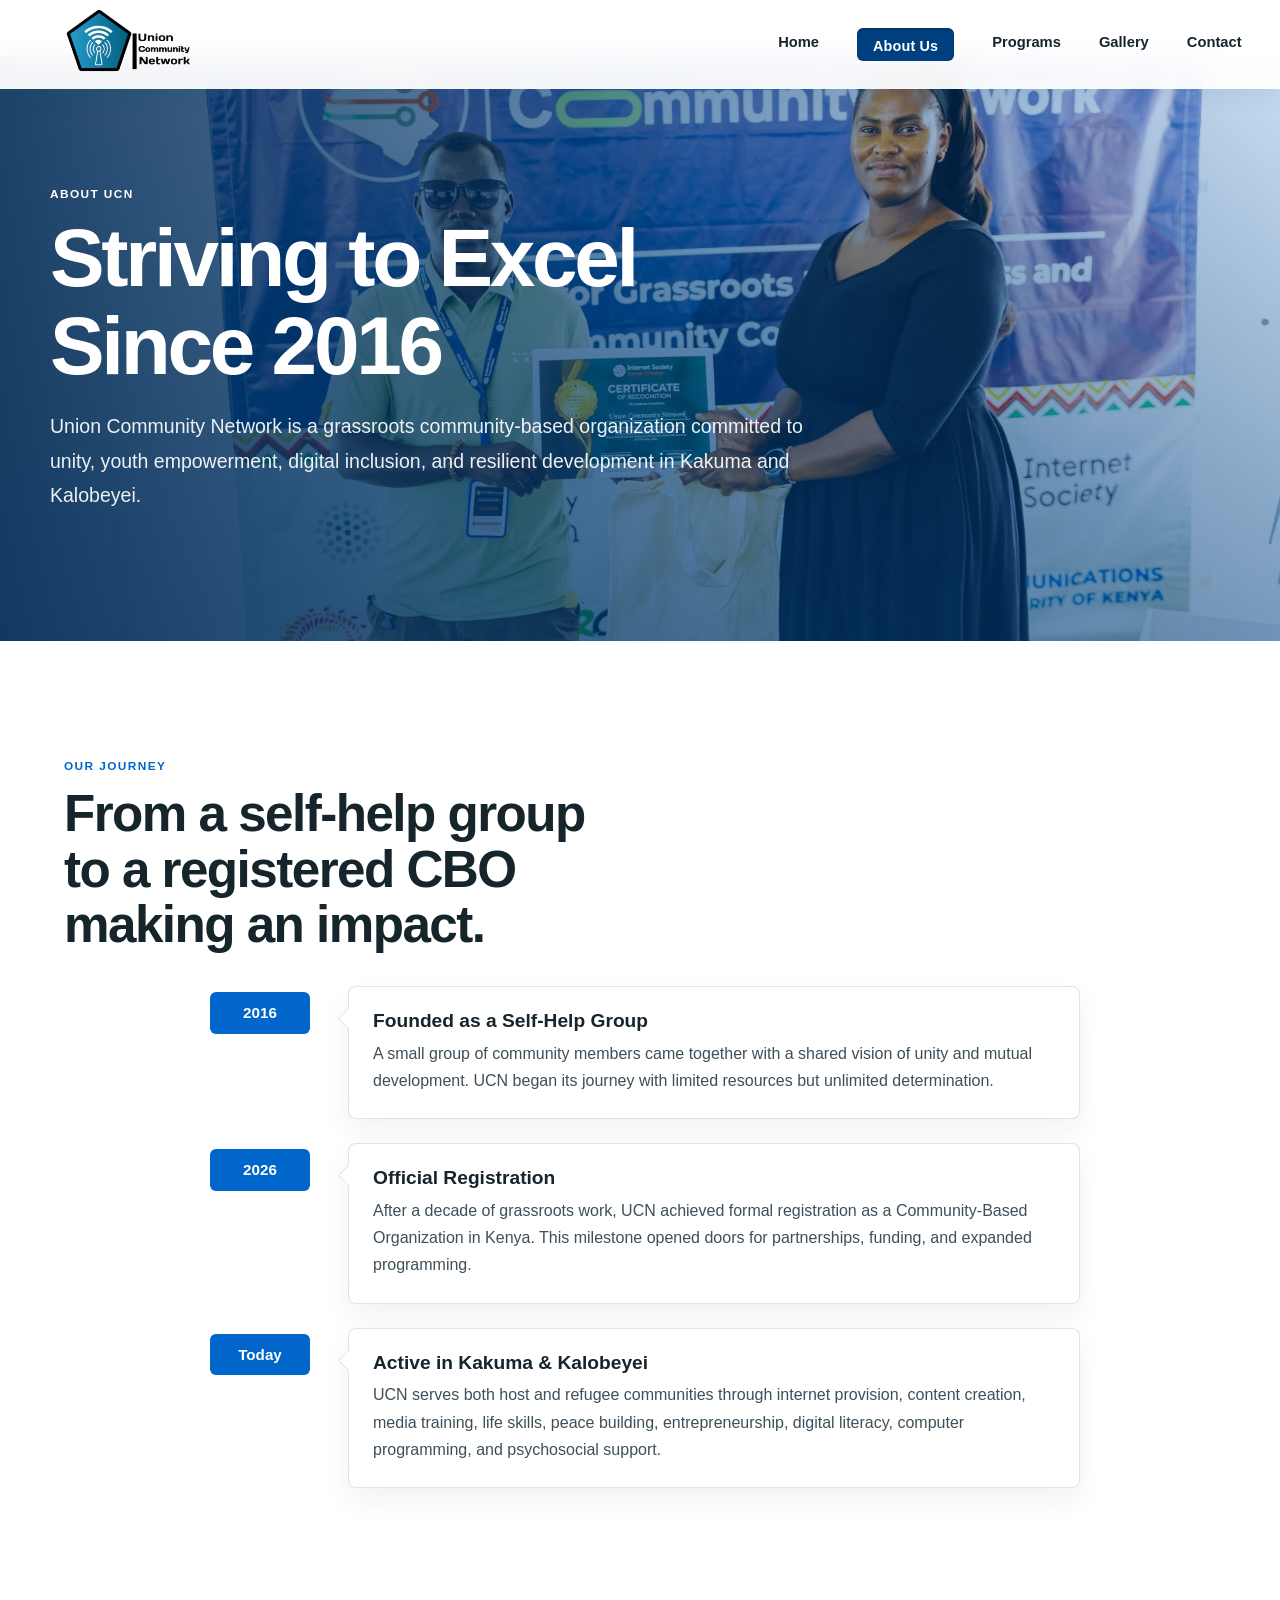
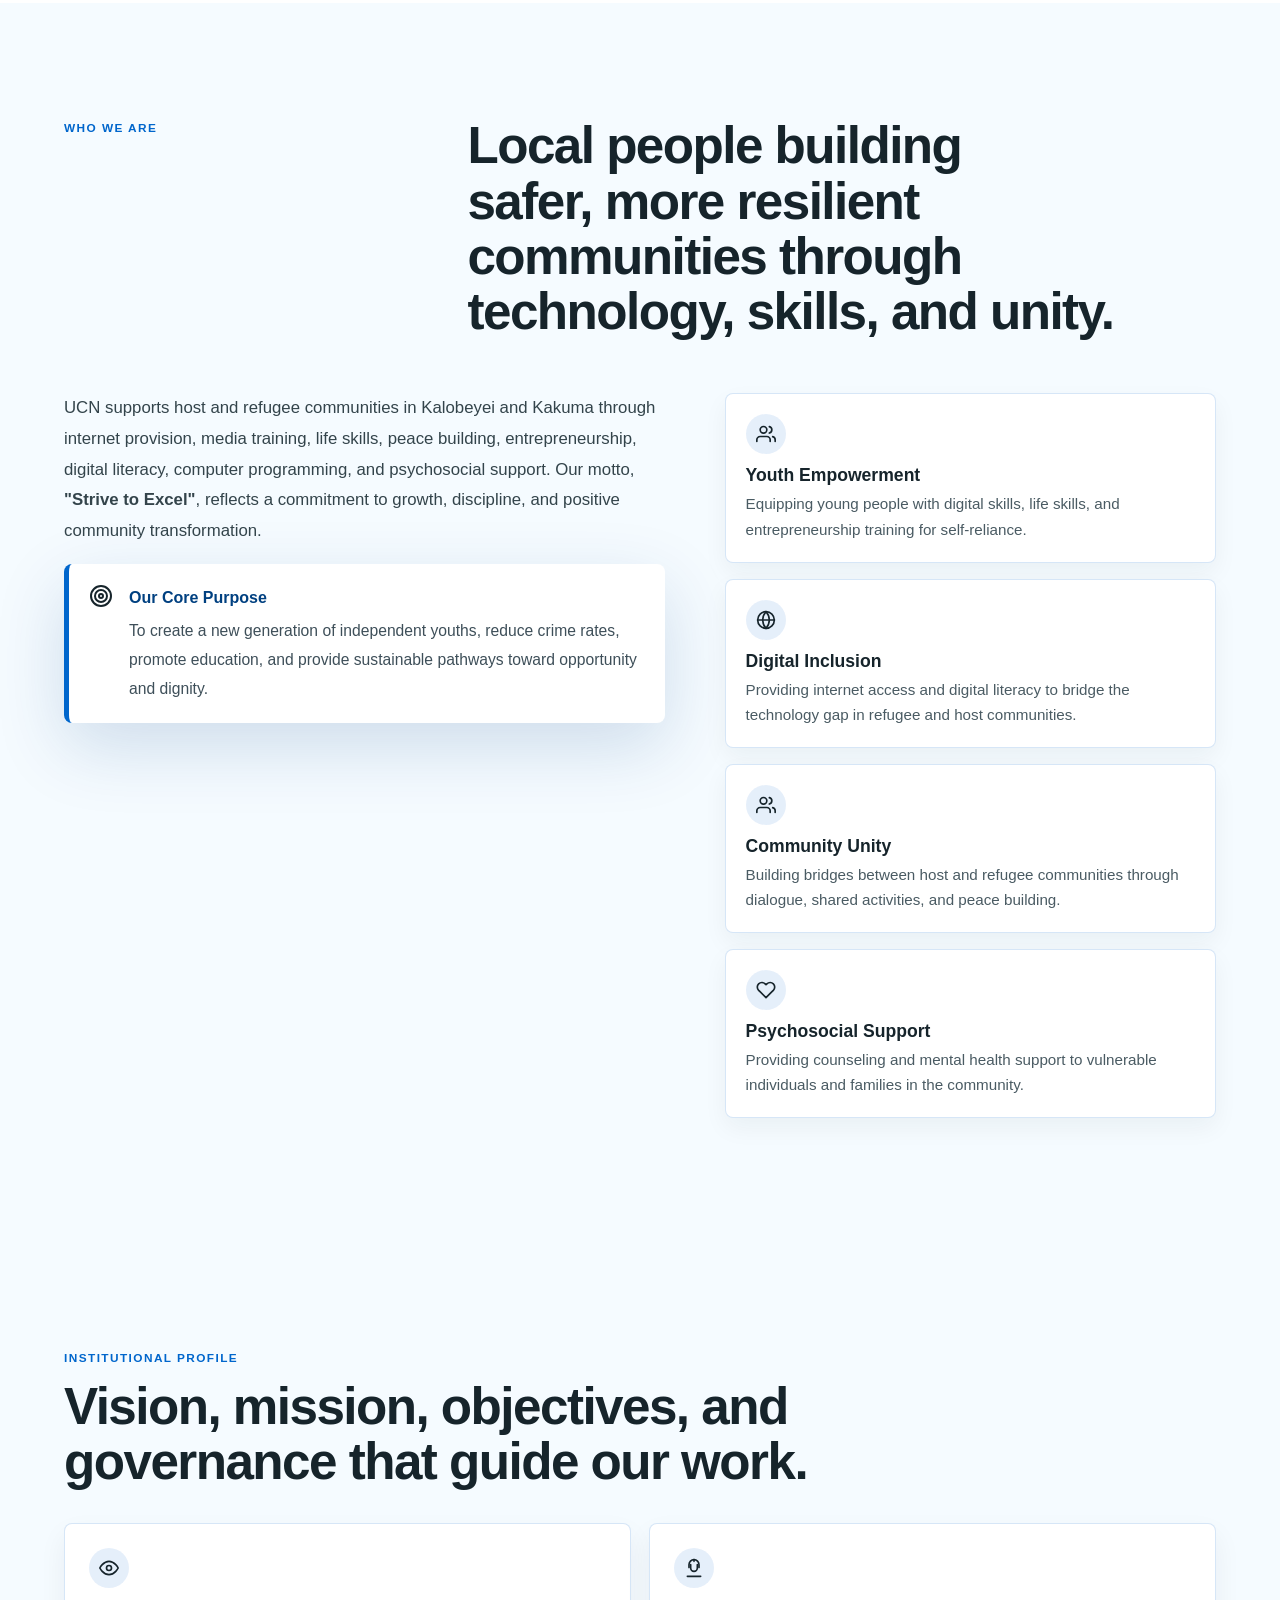
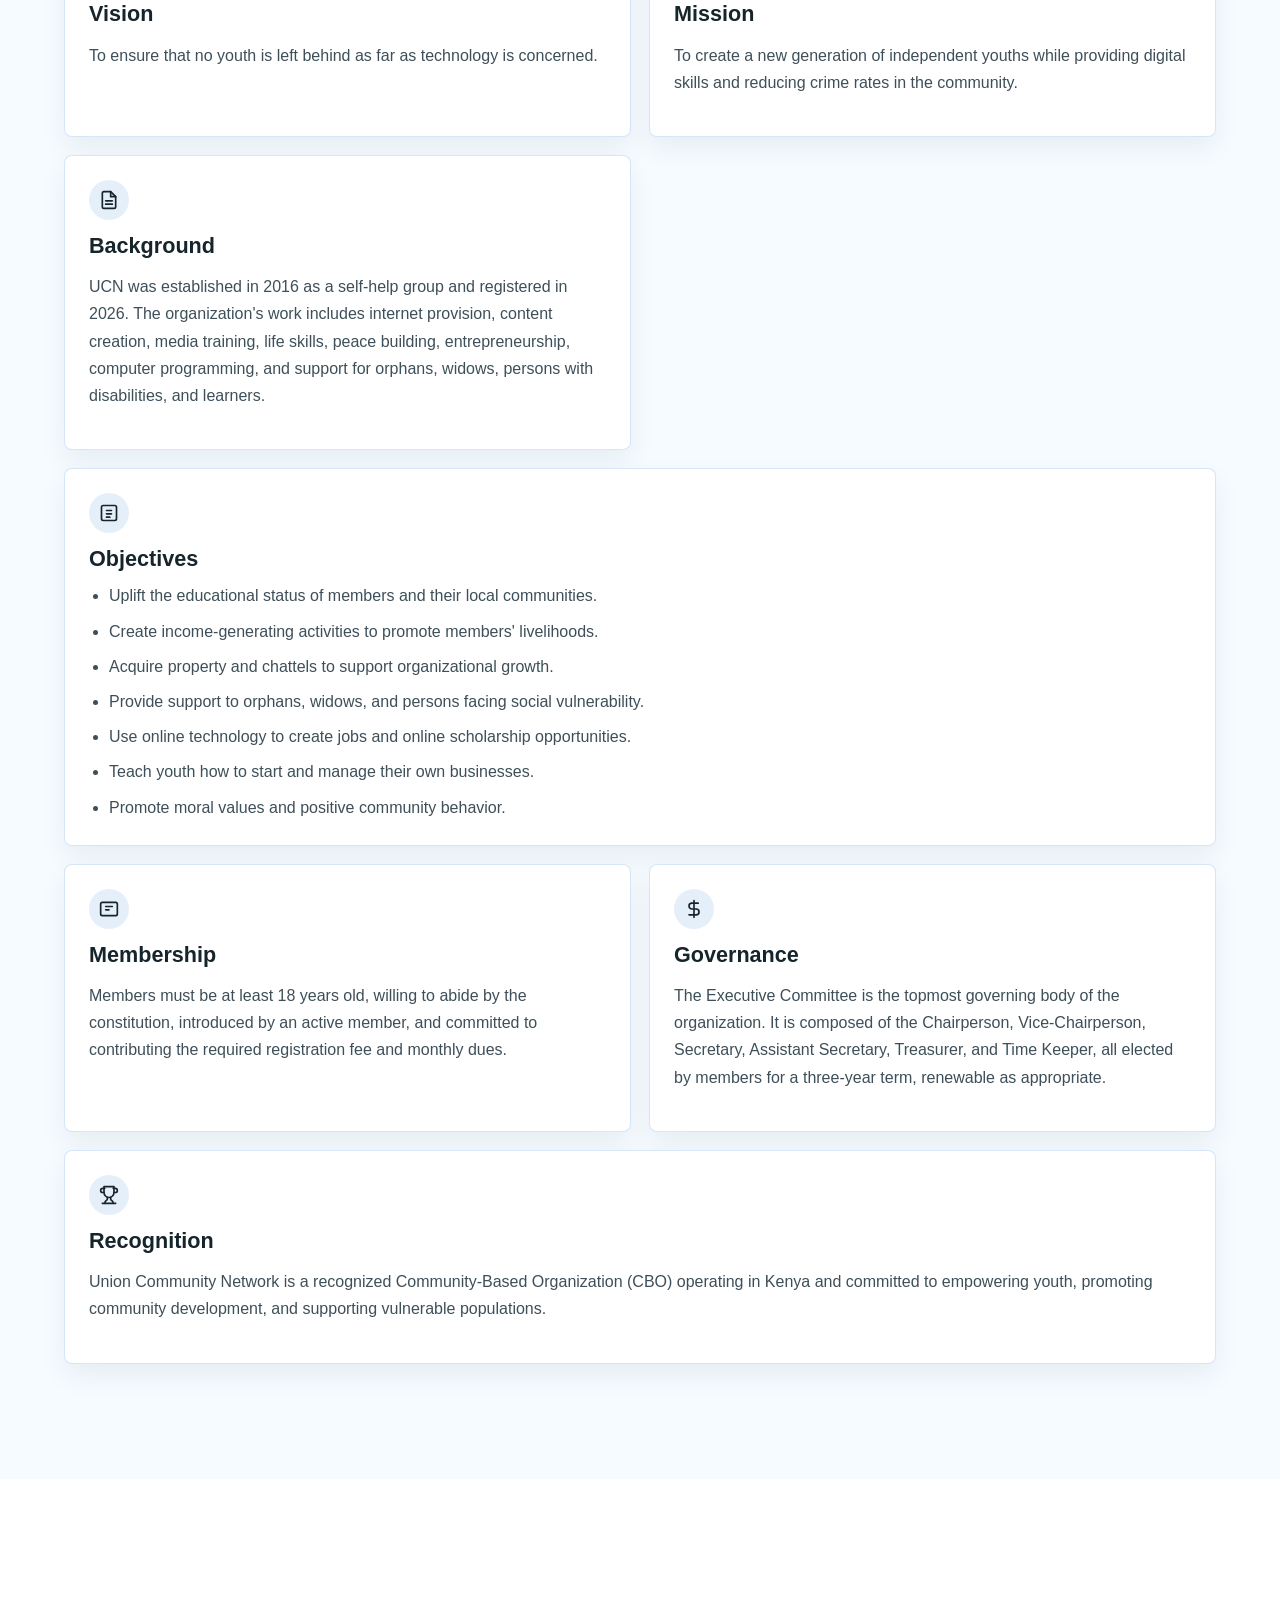
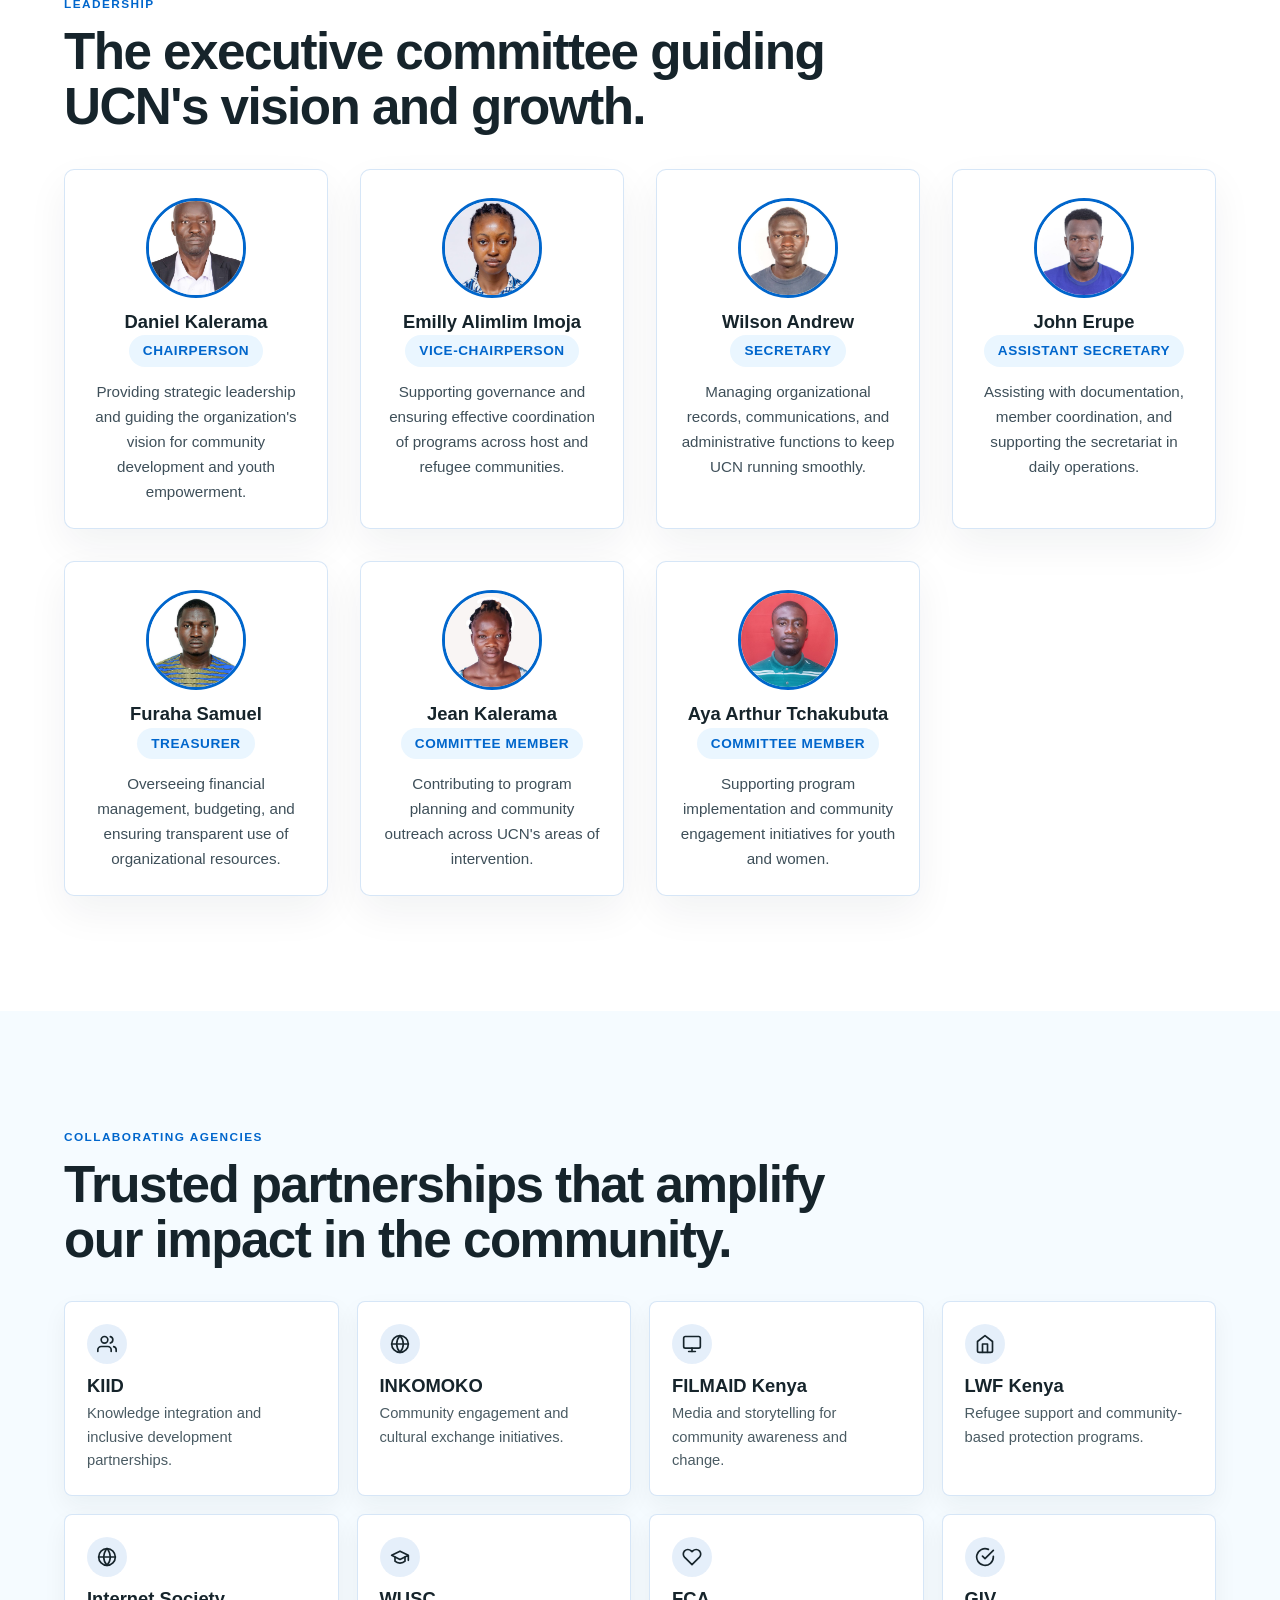
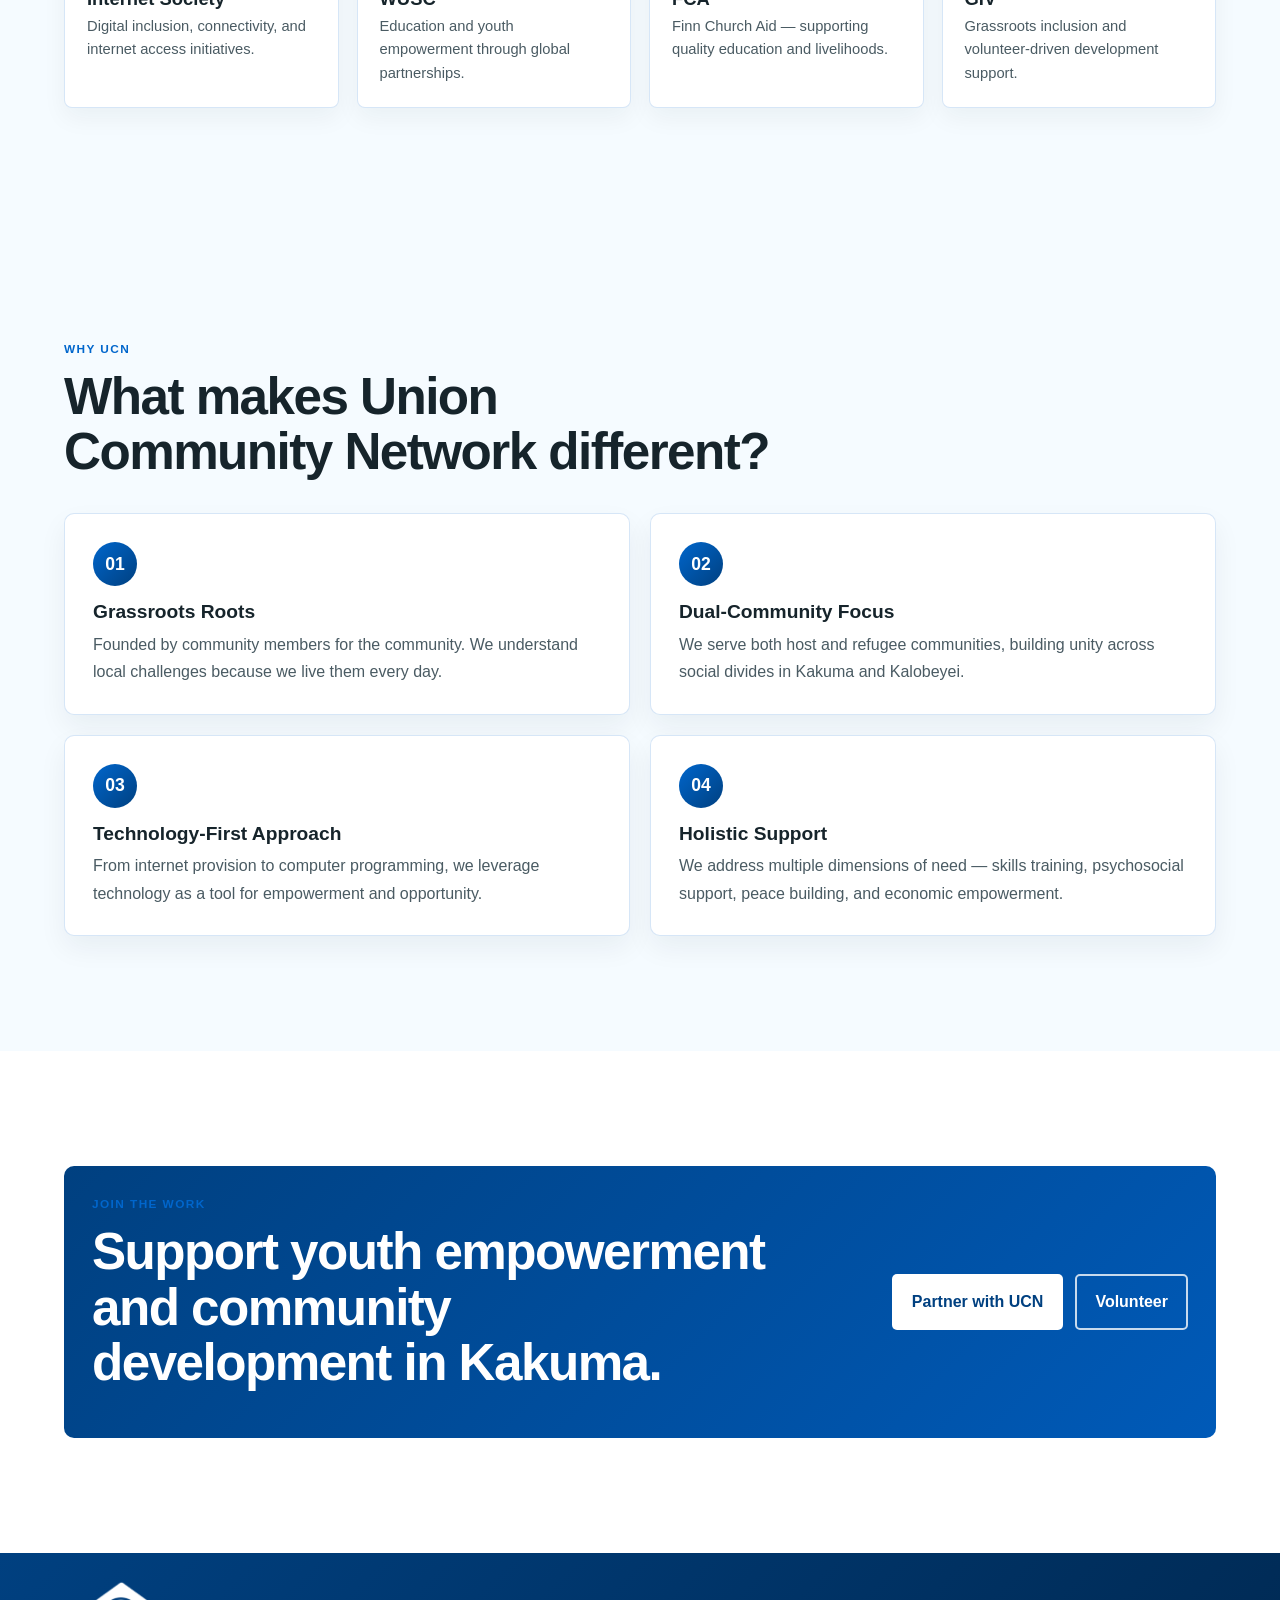
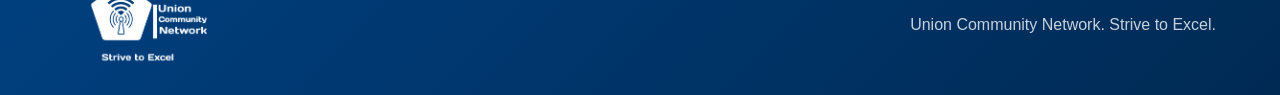
==== commit db1c74e0: "Restructure website: Programs, Gallery, Contact, Volunteer now anchor sections on index.html. About " ====
--- a/about.html
+++ b/about.html
@@ -20,10 +20,10 @@
       </button>
       <nav class="site-nav" data-nav>
         <a href="index.html">Home</a>
-        <a href="about.html">About Us</a>
-        <a href="programs.html">Programs</a>
-        <a href="gallery.html">Gallery</a>
-        <a href="contact.html">Contact</a>
+        <a class="nav-about-btn" href="about.html">About Us</a>
+        <a href="index.html#programs">Programs</a>
+        <a href="index.html#gallery">Gallery</a>
+        <a href="index.html#contact">Contact</a>
       </nav>
     </header>
 
@@ -182,43 +182,43 @@
         </div>
         <div class="team-grid">
           <article class="team-card">
-            <div class="team-avatar">DK</div>
+            <div class="team-avatar"><img src="assets/images/Daniel.jfif" alt="Daniel Kalerama"></div>
             <h3>Daniel Kalerama</h3>
             <span class="team-role">Chairperson</span>
             <p>Providing strategic leadership and guiding the organization's vision for community development and youth empowerment.</p>
           </article>
           <article class="team-card">
-            <div class="team-avatar">EI</div>
+            <div class="team-avatar"><img src="assets/images/Emily.jfif" alt="Emilly Alimlim Imoja"></div>
             <h3>Emilly Alimlim Imoja</h3>
             <span class="team-role">Vice-Chairperson</span>
             <p>Supporting governance and ensuring effective coordination of programs across host and refugee communities.</p>
           </article>
           <article class="team-card">
-            <div class="team-avatar">WA</div>
+            <div class="team-avatar"><img src="assets/images/Wilson.jfif" alt="Wilson Andrew"></div>
             <h3>Wilson Andrew</h3>
             <span class="team-role">Secretary</span>
             <p>Managing organizational records, communications, and administrative functions to keep UCN running smoothly.</p>
           </article>
           <article class="team-card">
-            <div class="team-avatar">JE</div>
+            <div class="team-avatar"><img src="assets/images/John.jfif" alt="John Erupe"></div>
             <h3>John Erupe</h3>
             <span class="team-role">Assistant Secretary</span>
             <p>Assisting with documentation, member coordination, and supporting the secretariat in daily operations.</p>
           </article>
           <article class="team-card">
-            <div class="team-avatar">FS</div>
+            <div class="team-avatar"><img src="assets/images/Furaha.jfif" alt="Furaha Samuel"></div>
             <h3>Furaha Samuel</h3>
             <span class="team-role">Treasurer</span>
             <p>Overseeing financial management, budgeting, and ensuring transparent use of organizational resources.</p>
           </article>
           <article class="team-card">
-            <div class="team-avatar">JK</div>
+            <div class="team-avatar"><img src="assets/images/Jean.jfif" alt="Jean Kalerama"></div>
             <h3>Jean Kalerama</h3>
             <span class="team-role">Committee Member</span>
             <p>Contributing to program planning and community outreach across UCN's areas of intervention.</p>
           </article>
           <article class="team-card">
-            <div class="team-avatar">AT</div>
+            <div class="team-avatar"><img src="assets/images/Aya.jfif" alt="Aya Arthur Tchakubuta"></div>
             <h3>Aya Arthur Tchakubuta</h3>
             <span class="team-role">Committee Member</span>
             <p>Supporting program implementation and community engagement initiatives for youth and women.</p>
@@ -315,7 +315,7 @@
           </div>
           <div class="about-callout-actions">
             <a class="button primary" href="index.html#contact">Partner with UCN</a>
-            <a class="button secondary light" href="volunteer.html">Volunteer</a>
+            <a class="button secondary light" href="index.html#contact">Volunteer</a>
           </div>
         </div>
       </section>
--- a/style.css
+++ b/style.css
@@ -976,6 +976,56 @@
   margin-top: 18px;
 }
 
+.donate-till {
+  margin-top: 16px;
+}
+
+.donate-till img {
+  width: 100%;
+  max-width: 360px;
+  height: auto;
+  border-radius: 8px;
+  border: 1px solid rgba(0, 102, 204, 0.16);
+  box-shadow: 0 8px 20px rgba(0, 64, 128, 0.08);
+  cursor: zoom-in;
+  transition: transform 200ms ease, box-shadow 200ms ease;
+}
+
+.donate-till img:hover {
+  transform: scale(1.03);
+  box-shadow: 0 12px 32px rgba(0, 64, 128, 0.15);
+}
+
+.donate-till img.is-zoomed {
+  position: fixed;
+  z-index: 200;
+  top: 50%;
+  left: 50%;
+  transform: translate(-50%, -50%) scale(1.6);
+  max-width: 80vw;
+  max-height: 90vh;
+  object-fit: contain;
+  box-shadow: 0 30px 80px rgba(0, 0, 0, 0.5);
+  border-color: var(--blue);
+  cursor: zoom-out;
+}
+
+.donate-till .support-note {
+  margin-top: 12px;
+  font-size: 0.92rem;
+}
+
+.volunteer-form-wrapper {
+  margin-top: 32px;
+  padding-top: 28px;
+  border-top: 2px solid rgba(0, 102, 204, 0.12);
+}
+
+.volunteer-form-wrapper h3 {
+  margin-bottom: 16px;
+  font-size: 1.25rem;
+}
+
 .volunteer-form label {
   display: grid;
   gap: 6px;
@@ -1009,8 +1059,16 @@
   resize: vertical;
 }
 
-.volunteer-form .button {
+.volunteer-form .button,
+.volunteer-form .nav-about-btn {
   width: auto;
+}
+
+.volunteer-form .nav-about-btn {
+  justify-self: center;
+  padding: 8px 20px;
+  min-height: 40px;
+  font-size: 0.88rem;
 }
 
 .contact-panel {
@@ -1413,66 +1471,6 @@
   background: rgba(0, 102, 204, 0.1);
   font-size: 1.2rem;
   margin-bottom: 14px;
-}
-
-/* ===== Team Grid ===== */
-.team-grid {
-  display: grid;
-  grid-template-columns: repeat(auto-fill, minmax(280px, 1fr));
-  gap: 20px;
-  max-width: 1180px;
-  margin: 0 auto;
-}
-
-.team-card {
-  padding: 24px;
-  border: 1px solid var(--line);
-  border-radius: 10px;
-  background: var(--white);
-  box-shadow: 0 12px 28px rgba(22, 36, 43, 0.06);
-  text-align: center;
-  transition: transform 180ms ease, box-shadow 180ms ease;
-}
-
-.team-card:hover {
-  transform: translateY(-3px);
-  box-shadow: 0 18px 40px rgba(22, 36, 43, 0.1);
-}
-
-.team-avatar {
-  display: inline-flex;
-  align-items: center;
-  justify-content: center;
-  width: 64px;
-  height: 64px;
-  border-radius: 50%;
-  background: linear-gradient(135deg, var(--blue), var(--deep-blue));
-  color: var(--white);
-  font-size: 1.3rem;
-  font-weight: 800;
-  margin-bottom: 14px;
-}
-
-.team-card h3 {
-  margin-bottom: 4px;
-  font-size: 1.15rem;
-}
-
-.team-role {
-  display: block;
-  margin-bottom: 10px;
-  color: var(--blue);
-  font-size: 0.82rem;
-  font-weight: 800;
-  text-transform: uppercase;
-  letter-spacing: 0.06em;
-}
-
-.team-card p {
-  margin: 0;
-  color: #4a5b63;
-  font-size: 0.95rem;
-  line-height: 1.65;
 }
 
 /* ===== Partners Grid ===== */
@@ -1999,6 +1997,78 @@
   }
 }
 
+/* ===== Leadership Team ===== */
+.team-grid {
+  display: grid;
+  grid-template-columns: repeat(auto-fill, minmax(260px, 1fr));
+  gap: clamp(20px, 3vw, 32px);
+  max-width: 1180px;
+  margin: 0 auto;
+}
+
+.team-card {
+  border: 1px solid var(--line);
+  border-radius: var(--radius);
+  background: var(--white);
+  box-shadow: var(--card-shadow);
+  padding: 28px 22px 24px;
+  text-align: center;
+  transition: transform 200ms ease, box-shadow 200ms ease;
+}
+
+.team-card:hover {
+  transform: translateY(-3px);
+  box-shadow: var(--shadow);
+}
+
+.team-avatar {
+  width: 100px;
+  height: 100px;
+  margin: 0 auto 14px;
+  border-radius: 50%;
+  background: var(--sky);
+  display: flex;
+  align-items: center;
+  justify-content: center;
+  font-weight: 700;
+  font-size: 1.3rem;
+  color: var(--blue);
+  overflow: hidden;
+  border: 3px solid var(--blue);
+}
+
+.team-avatar img {
+  width: 100%;
+  height: 100%;
+  object-fit: cover;
+  display: block;
+}
+
+.team-card h3 {
+  margin: 0 0 4px;
+  font-size: 1.15rem;
+}
+
+.team-role {
+  display: inline-block;
+  font-size: 0.85rem;
+  font-weight: 700;
+  text-transform: uppercase;
+  letter-spacing: 0.04em;
+  color: var(--blue);
+  background: var(--sky);
+  padding: 4px 14px;
+  border-radius: 20px;
+  margin-bottom: 12px;
+}
+
+.team-card p {
+  margin: 0;
+  color: #3e4f59;
+  font-size: 0.95rem;
+  line-height: 1.65;
+}
+
 @media (max-width: 420px) {
   .brand {
     width: 120px;
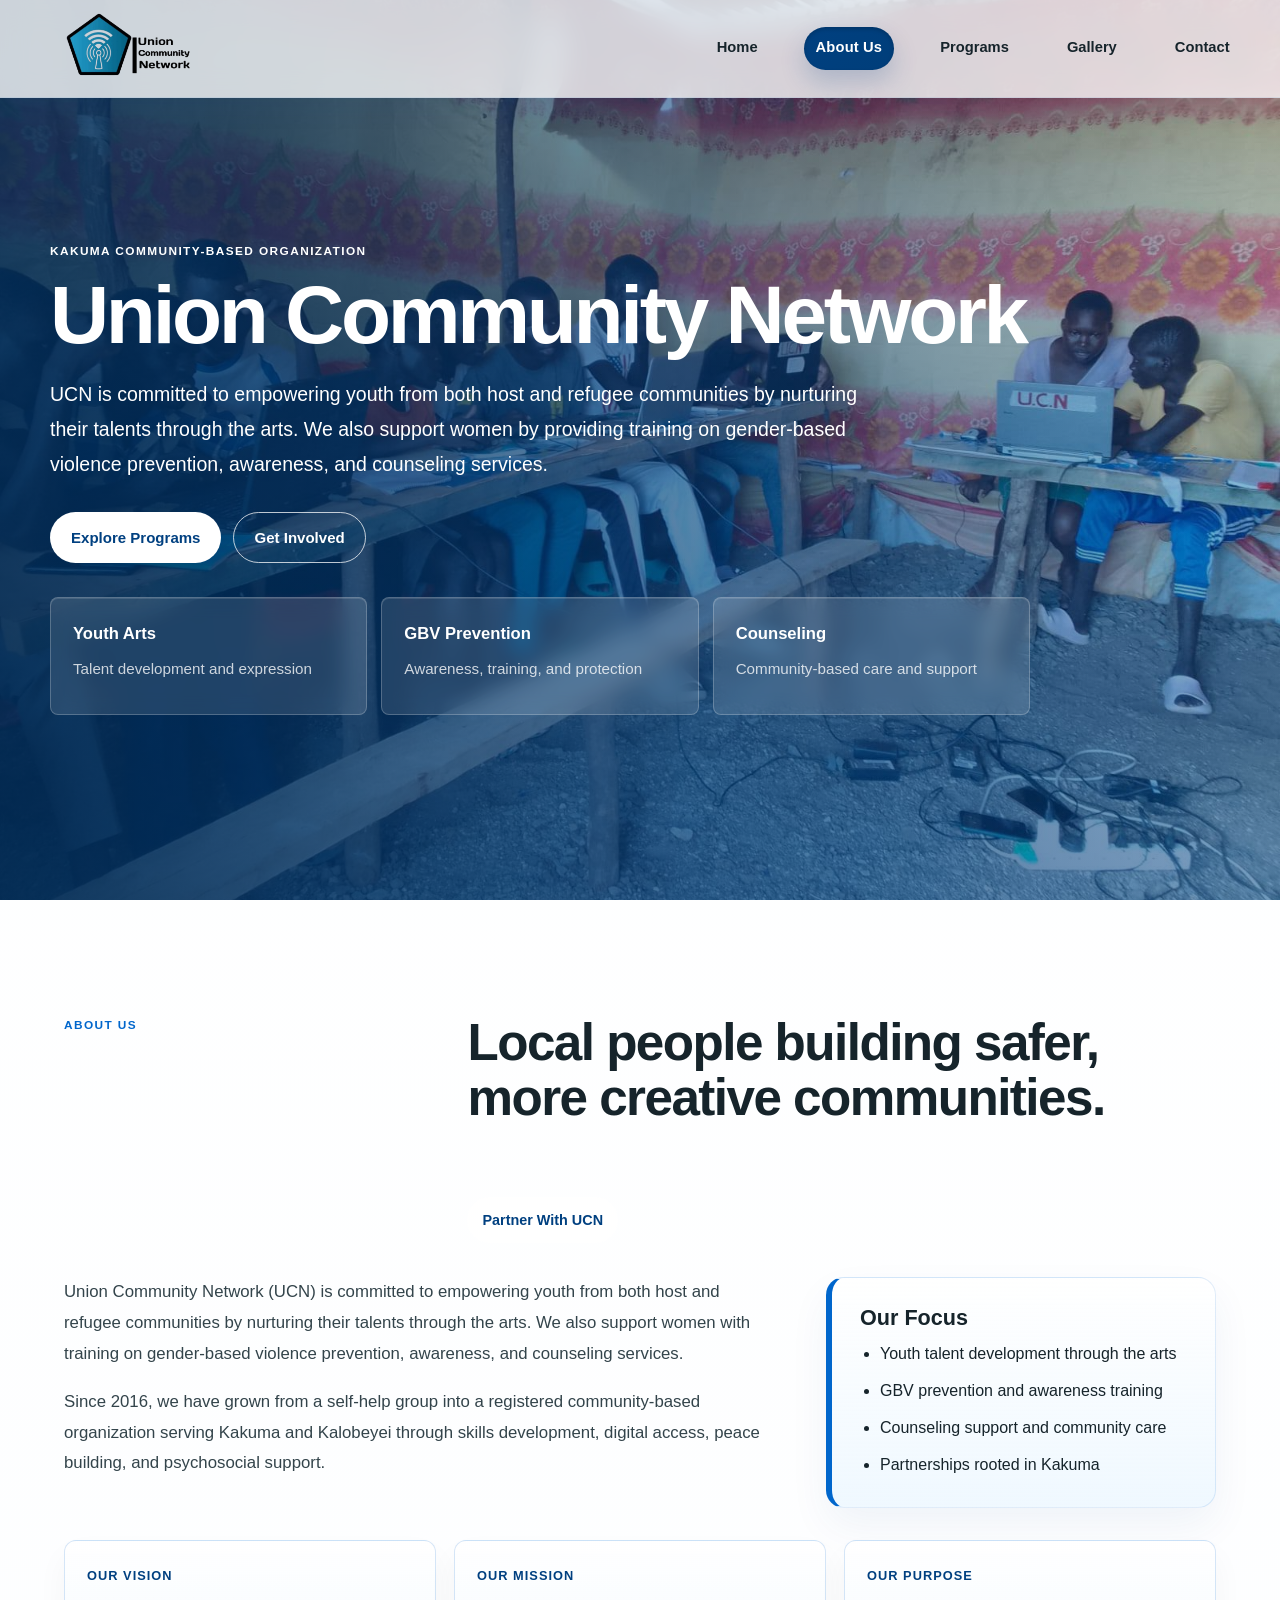
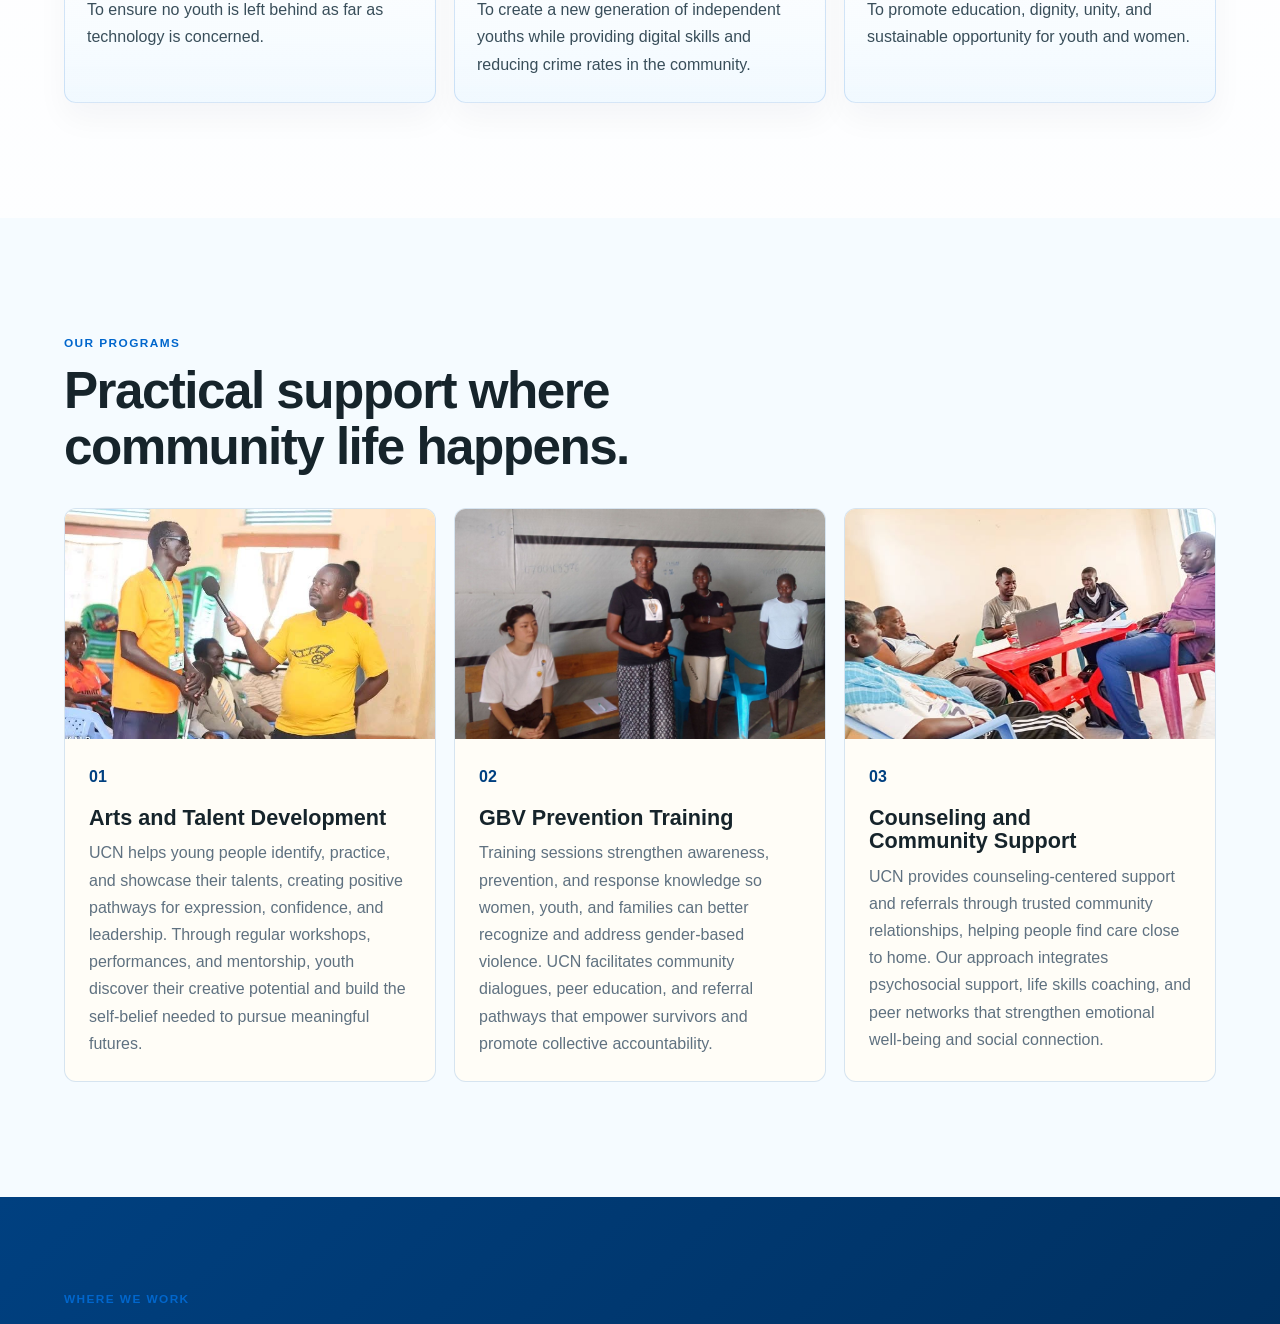
==== commit 8af0534b: "Dan is back-First inspection ready" ====
--- a/about.html
+++ b/about.html
@@ -3,7 +3,8 @@
   <head>
     <meta charset="utf-8">
     <meta name="viewport" content="width=device-width, initial-scale=1">
-    <meta name="description" content="Official About Us page for Union Community Network, a Kakuma-based community organization empowering youth and women.">
+    <meta http-equiv="refresh" content="0; url=index.html#about">
+    <meta name="description" content="Union Community Network is a Kakuma-based community organization empowering youth and women.">
     <title>About Us | Union Community Network</title>
     <link rel="icon" href="assets/logo.png">
     <link rel="stylesheet" href="style.css">
@@ -19,8 +20,8 @@
         <span></span>
       </button>
       <nav class="site-nav" data-nav>
-        <a href="index.html">Home</a>
-        <a class="nav-about-btn" href="about.html">About Us</a>
+        <a href="index.html#home">Home</a>
+        <a class="nav-about-btn" href="index.html#about">About Us</a>
         <a href="index.html#programs">Programs</a>
         <a href="index.html#gallery">Gallery</a>
         <a href="index.html#contact">Contact</a>
@@ -28,236 +29,29 @@
     </header>
 
     <main class="about-page">
-
-      <!-- ===== Hero ===== -->
-      <section class="about-hero" aria-label="Union Community Network about introduction">
+      <section class="about-hero" aria-label="Redirecting to the one-page about section">
         <picture>
           <img src="assets/images/img9.jpg" alt="Union Community Network team and community">
         </picture>
         <div class="about-hero-overlay"></div>
         <div class="about-hero-content">
           <p class="eyebrow">About UCN</p>
-          <h1>Striving to Excel<br>Since 2016</h1>
-          <p class="about-hero-lede">Union Community Network is a grassroots community-based organization committed to unity, youth empowerment, digital inclusion, and resilient development in Kakuma and Kalobeyei.</p>
+          <h1>Redirecting to the one-page overview</h1>
+          <p class="about-hero-lede">The organization information is now included directly on the landing page for a cleaner, single-page experience. If you are not redirected automatically, <a href="index.html#about" style="color:#fff; text-decoration: underline;">click here</a>.</p>
         </div>
       </section>
+    </main>
 
-      <!-- ===== Story / Journey ===== -->
-      <section class="section-pad" id="story">
-        <div class="section-heading narrow">
-          <p class="eyebrow">Our Journey</p>
-          <h2>From a self-help group to a registered CBO making an impact.</h2>
-        </div>
-        <div class="story-timeline">
-          <div class="timeline-item">
-            <div class="timeline-marker">
-              <span class="timeline-year">2016</span>
-            </div>
-            <div class="timeline-card">
-              <h3>Founded as a Self-Help Group</h3>
-              <p>A small group of community members came together with a shared vision of unity and mutual development. UCN began its journey with limited resources but unlimited determination.</p>
-            </div>
-          </div>
-          <div class="timeline-item">
-            <div class="timeline-marker">
-              <span class="timeline-year">2026</span>
-            </div>
-            <div class="timeline-card">
-              <h3>Official Registration</h3>
-              <p>After a decade of grassroots work, UCN achieved formal registration as a Community-Based Organization in Kenya. This milestone opened doors for partnerships, funding, and expanded programming.</p>
-            </div>
-          </div>
-          <div class="timeline-item">
-            <div class="timeline-marker">
-              <span class="timeline-year">Today</span>
-            </div>
-            <div class="timeline-card">
-              <h3>Active in Kakuma & Kalobeyei</h3>
-              <p>UCN serves both host and refugee communities through internet provision, content creation, media training, life skills, peace building, entrepreneurship, digital literacy, computer programming, and psychosocial support.</p>
-            </div>
-          </div>
-        </div>
-      </section>
+    <footer class="site-footer">
+      <img src="assets/logo.png" alt="">
+      <p>Union Community Network. Strive to Excel.</p>
+    </footer>
 
-      <!-- ===== Introduction ===== -->
-      <section class="about-intro-section section-pad" id="about">
-        <div class="section-heading">
-          <p class="eyebrow">Who We Are</p>
-          <h2>Local people building safer, more resilient communities through technology, skills, and unity.</h2>
-        </div>
-        <div class="about-intro-layout">
-          <div class="about-intro-copy">
-            <p>UCN supports host and refugee communities in Kalobeyei and Kakuma through internet provision, media training, life skills, peace building, entrepreneurship, digital literacy, computer programming, and psychosocial support. Our motto, <strong>"Strive to Excel"</strong>, reflects a commitment to growth, discipline, and positive community transformation.</p>
-            <div class="about-motto-card">
-              <span class="motto-icon"><svg width="24" height="24" viewBox="0 0 24 24" fill="none" stroke="currentColor" stroke-width="2" stroke-linecap="round" stroke-linejoin="round"><circle cx="12" cy="12" r="10"/><circle cx="12" cy="12" r="6"/><circle cx="12" cy="12" r="2"/></svg></span>
-              <div>
-                <strong>Our Core Purpose</strong>
-                <p>To create a new generation of independent youths, reduce crime rates, promote education, and provide sustainable pathways toward opportunity and dignity.</p>
-              </div>
-            </div>
-          </div>
-          <div class="about-intro-highlights">
-            <article class="highlight-card">
-              <span class="highlight-icon"><svg width="20" height="20" viewBox="0 0 24 24" fill="none" stroke="currentColor" stroke-width="2" stroke-linecap="round" stroke-linejoin="round"><path d="M17 21v-2a4 4 0 0 0-4-4H5a4 4 0 0 0-4 4v2"/><circle cx="9" cy="7" r="4"/><path d="M23 21v-2a4 4 0 0 0-3-3.87"/><path d="M16 3.13a4 4 0 0 1 0 7.75"/></svg></span>
-              <h3>Youth Empowerment</h3>
-              <p>Equipping young people with digital skills, life skills, and entrepreneurship training for self-reliance.</p>
-            </article>
-            <article class="highlight-card">
-              <span class="highlight-icon"><svg width="20" height="20" viewBox="0 0 24 24" fill="none" stroke="currentColor" stroke-width="2" stroke-linecap="round" stroke-linejoin="round"><circle cx="12" cy="12" r="10"/><line x1="2" y1="12" x2="22" y2="12"/><path d="M12 2a15.3 15.3 0 0 1 4 10 15.3 15.3 0 0 1-4 10 15.3 15.3 0 0 1-4-10 15.3 15.3 0 0 1 4-10z"/></svg></span>
-              <h3>Digital Inclusion</h3>
-              <p>Providing internet access and digital literacy to bridge the technology gap in refugee and host communities.</p>
-            </article>
-            <article class="highlight-card">
-              <span class="highlight-icon"><svg width="20" height="20" viewBox="0 0 24 24" fill="none" stroke="currentColor" stroke-width="2" stroke-linecap="round" stroke-linejoin="round"><path d="M17 21v-2a4 4 0 0 0-4-4H5a4 4 0 0 0-4 4v2"/><circle cx="9" cy="7" r="4"/><path d="M23 21v-2a4 4 0 0 0-3-3.87"/><path d="M16 3.13a4 4 0 0 1 0 7.75"/></svg></span>
-              <h3>Community Unity</h3>
-              <p>Building bridges between host and refugee communities through dialogue, shared activities, and peace building.</p>
-            </article>
-            <article class="highlight-card">
-              <span class="highlight-icon"><svg width="20" height="20" viewBox="0 0 24 24" fill="none" stroke="currentColor" stroke-width="2" stroke-linecap="round" stroke-linejoin="round"><path d="M20.84 4.61a5.5 5.5 0 0 0-7.78 0L12 5.67l-1.06-1.06a5.5 5.5 0 0 0-7.78 7.78l1.06 1.06L12 21.23l7.78-7.78 1.06-1.06a5.5 5.5 0 0 0 0-7.78z"/></svg></span>
-              <h3>Psychosocial Support</h3>
-              <p>Providing counseling and mental health support to vulnerable individuals and families in the community.</p>
-            </article>
-          </div>
-        </div>
-      </section>
+    <a class="back-to-top" href="index.html#home" aria-label="Back to top">↑</a>
 
-      <!-- ===== Institutional Profile ===== -->
-      <section class="about-section section-pad" id="profile">
-        <div class="section-heading narrow">
-          <p class="eyebrow">Institutional Profile</p>
-          <h2>Vision, mission, objectives, and governance that guide our work.</h2>
-        </div>
-        <div class="profile-layout">
-          <article class="info-card">
-            <span class="info-card-icon"><svg width="20" height="20" viewBox="0 0 24 24" fill="none" stroke="currentColor" stroke-width="2" stroke-linecap="round" stroke-linejoin="round"><path d="M1 12s4-8 11-8 11 8 11 8-4 8-11 8-11-8-11-8z"/><circle cx="12" cy="12" r="3"/></svg></span>
-            <h3>Vision</h3>
-            <p>To ensure that no youth is left behind as far as technology is concerned.</p>
-          </article>
-          <article class="info-card">
-            <span class="info-card-icon"><svg width="20" height="20" viewBox="0 0 24 24" fill="none" stroke="currentColor" stroke-width="2" stroke-linecap="round" stroke-linejoin="round"><path d="M4 22h16"/><path d="M6 11.5V8a6 6 0 0 1 12 0v3.5"/><path d="M8 8v4a4 4 0 0 0 8 0V8"/><path d="M12 2v2"/></svg></span>
-            <h3>Mission</h3>
-            <p>To create a new generation of independent youths while providing digital skills and reducing crime rates in the community.</p>
-          </article>
-          <article class="info-card">
-            <span class="info-card-icon"><svg width="20" height="20" viewBox="0 0 24 24" fill="none" stroke="currentColor" stroke-width="2" stroke-linecap="round" stroke-linejoin="round"><path d="M14 2H6a2 2 0 0 0-2 2v16a2 2 0 0 0 2 2h12a2 2 0 0 0 2-2V8z"/><polyline points="14 2 14 8 20 8"/><line x1="8" y1="13" x2="16" y2="13"/><line x1="8" y1="17" x2="16" y2="17"/></svg></span>
-            <h3>Background</h3>
-            <p>UCN was established in 2016 as a self-help group and registered in 2026. The organization's work includes internet provision, content creation, media training, life skills, peace building, entrepreneurship, computer programming, and support for orphans, widows, persons with disabilities, and learners.</p>
-          </article>
-          <article class="info-card wide-card">
-            <span class="info-card-icon"><svg width="20" height="20" viewBox="0 0 24 24" fill="none" stroke="currentColor" stroke-width="2" stroke-linecap="round" stroke-linejoin="round"><rect x="3" y="3" width="18" height="18" rx="2" ry="2"/><line x1="9" y1="9" x2="15" y2="9"/><line x1="9" y1="13" x2="15" y2="13"/><line x1="9" y1="17" x2="13" y2="17"/></svg></span>
-            <h3>Objectives</h3>
-            <ul>
-              <li>Uplift the educational status of members and their local communities.</li>
-              <li>Create income-generating activities to promote members' livelihoods.</li>
-              <li>Acquire property and chattels to support organizational growth.</li>
-              <li>Provide support to orphans, widows, and persons facing social vulnerability.</li>
-              <li>Use online technology to create jobs and online scholarship opportunities.</li>
-              <li>Teach youth how to start and manage their own businesses.</li>
-              <li>Promote moral values and positive community behavior.</li>
-            </ul>
-          </article>
-          <article class="info-card">
-            <span class="info-card-icon"><svg width="20" height="20" viewBox="0 0 24 24" fill="none" stroke="currentColor" stroke-width="2" stroke-linecap="round" stroke-linejoin="round"><rect x="2" y="4" width="20" height="16" rx="2"/><line x1="8" y1="9" x2="16" y2="9"/><line x1="8" y1="13" x2="12" y2="13"/></svg></span>
-            <h3>Membership</h3>
-            <p>Members must be at least 18 years old, willing to abide by the constitution, introduced by an active member, and committed to contributing the required registration fee and monthly dues.</p>
-          </article>
-          <article class="info-card">
-            <span class="info-card-icon"><svg width="20" height="20" viewBox="0 0 24 24" fill="none" stroke="currentColor" stroke-width="2" stroke-linecap="round" stroke-linejoin="round"><path d="M12 2v20"/><path d="M17 5H9.5a3.5 3.5 0 0 0 0 7h5a3.5 3.5 0 0 1 0 7H6"/></svg></span>
-            <h3>Governance</h3>
-            <p>The Executive Committee is the topmost governing body of the organization. It is composed of the Chairperson, Vice-Chairperson, Secretary, Assistant Secretary, Treasurer, and Time Keeper, all elected by members for a three-year term, renewable as appropriate.</p>
-          </article>
-          <article class="info-card wide-card">
-            <span class="info-card-icon"><svg width="20" height="20" viewBox="0 0 24 24" fill="none" stroke="currentColor" stroke-width="2" stroke-linecap="round" stroke-linejoin="round"><path d="M6 9H4.5a2.5 2.5 0 0 1 0-5H7"/><path d="M18 9h1.5a2.5 2.5 0 0 0 0-5H17"/><path d="M4 22h16"/><path d="M10 14.66V17c0 .55-.47.98-.97 1.21C7.85 18.75 7 20.24 7 22"/><path d="M14 14.66V17c0 .55.47.98.97 1.21C16.15 18.75 17 20.24 17 22"/><path d="M18 2H6v7a6 6 0 0 0 12 0V2Z"/></svg></span>
-            <h3>Recognition</h3>
-            <p>Union Community Network is a recognized Community-Based Organization (CBO) operating in Kenya and committed to empowering youth, promoting community development, and supporting vulnerable populations.</p>
-          </article>
-        </div>
-      </section>
-
-      <!-- ===== Leadership Team ===== -->
-      <section class="section-pad" id="leadership">
-        <div class="section-heading narrow">
-          <p class="eyebrow">Leadership</p>
-          <h2>The executive committee guiding UCN's vision and growth.</h2>
-        </div>
-        <div class="team-grid">
-          <article class="team-card">
-            <div class="team-avatar"><img src="assets/images/Daniel.jfif" alt="Daniel Kalerama"></div>
-            <h3>Daniel Kalerama</h3>
-            <span class="team-role">Chairperson</span>
-            <p>Providing strategic leadership and guiding the organization's vision for community development and youth empowerment.</p>
-          </article>
-          <article class="team-card">
-            <div class="team-avatar"><img src="assets/images/Emily.jfif" alt="Emilly Alimlim Imoja"></div>
-            <h3>Emilly Alimlim Imoja</h3>
-            <span class="team-role">Vice-Chairperson</span>
-            <p>Supporting governance and ensuring effective coordination of programs across host and refugee communities.</p>
-          </article>
-          <article class="team-card">
-            <div class="team-avatar"><img src="assets/images/Wilson.jfif" alt="Wilson Andrew"></div>
-            <h3>Wilson Andrew</h3>
-            <span class="team-role">Secretary</span>
-            <p>Managing organizational records, communications, and administrative functions to keep UCN running smoothly.</p>
-          </article>
-          <article class="team-card">
-            <div class="team-avatar"><img src="assets/images/John.jfif" alt="John Erupe"></div>
-            <h3>John Erupe</h3>
-            <span class="team-role">Assistant Secretary</span>
-            <p>Assisting with documentation, member coordination, and supporting the secretariat in daily operations.</p>
-          </article>
-          <article class="team-card">
-            <div class="team-avatar"><img src="assets/images/Furaha.jfif" alt="Furaha Samuel"></div>
-            <h3>Furaha Samuel</h3>
-            <span class="team-role">Treasurer</span>
-            <p>Overseeing financial management, budgeting, and ensuring transparent use of organizational resources.</p>
-          </article>
-          <article class="team-card">
-            <div class="team-avatar"><img src="assets/images/Jean.jfif" alt="Jean Kalerama"></div>
-            <h3>Jean Kalerama</h3>
-            <span class="team-role">Committee Member</span>
-            <p>Contributing to program planning and community outreach across UCN's areas of intervention.</p>
-          </article>
-          <article class="team-card">
-            <div class="team-avatar"><img src="assets/images/Aya.jfif" alt="Aya Arthur Tchakubuta"></div>
-            <h3>Aya Arthur Tchakubuta</h3>
-            <span class="team-role">Committee Member</span>
-            <p>Supporting program implementation and community engagement initiatives for youth and women.</p>
-          </article>
-        </div>
-      </section>
-
-      <!-- ===== Collaborating Agencies ===== -->
-      <section class="about-section section-pad" id="partners">
-        <div class="section-heading narrow">
-          <p class="eyebrow">Collaborating Agencies</p>
-          <h2>Trusted partnerships that amplify our impact in the community.</h2>
-        </div>
-        <div class="partners-grid">
-          <article class="partner-card-alt">
-            <span class="partner-card-icon"><svg width="20" height="20" viewBox="0 0 24 24" fill="none" stroke="currentColor" stroke-width="2" stroke-linecap="round" stroke-linejoin="round"><path d="M17 21v-2a4 4 0 0 0-4-4H5a4 4 0 0 0-4 4v2"/><circle cx="9" cy="7" r="4"/><path d="M23 21v-2a4 4 0 0 0-3-3.87"/><path d="M16 3.13a4 4 0 0 1 0 7.75"/></svg></span>
-            <h3>KIID</h3>
-            <p>Knowledge integration and inclusive development partnerships.</p>
-          </article>
-          <article class="partner-card-alt">
-            <span class="partner-card-icon"><svg width="20" height="20" viewBox="0 0 24 24" fill="none" stroke="currentColor" stroke-width="2" stroke-linecap="round" stroke-linejoin="round"><circle cx="12" cy="12" r="10"/><line x1="2" y1="12" x2="22" y2="12"/><path d="M12 2a15.3 15.3 0 0 1 4 10 15.3 15.3 0 0 1-4 10 15.3 15.3 0 0 1-4-10 15.3 15.3 0 0 1 4-10z"/></svg></span>
-            <h3>INKOMOKO</h3>
-            <p>Community engagement and cultural exchange initiatives.</p>
-          </article>
-          <article class="partner-card-alt">
-            <span class="partner-card-icon"><svg width="20" height="20" viewBox="0 0 24 24" fill="none" stroke="currentColor" stroke-width="2" stroke-linecap="round" stroke-linejoin="round"><rect x="2" y="3" width="20" height="14" rx="2" ry="2"/><line x1="8" y1="21" x2="16" y2="21"/><line x1="12" y1="17" x2="12" y2="21"/></svg></span>
-            <h3>FILMAID Kenya</h3>
-            <p>Media and storytelling for community awareness and change.</p>
-          </article>
-          <article class="partner-card-alt">
-            <span class="partner-card-icon"><svg width="20" height="20" viewBox="0 0 24 24" fill="none" stroke="currentColor" stroke-width="2" stroke-linecap="round" stroke-linejoin="round"><path d="M3 9l9-7 9 7v11a2 2 0 0 1-2 2H5a2 2 0 0 1-2-2z"/><polyline points="9 22 9 12 15 12 15 22"/></svg></span>
-            <h3>LWF Kenya</h3>
-            <p>Refugee support and community-based protection programs.</p>
-          </article>
-          <article class="partner-card-alt">
-            <span class="partner-card-icon"><svg width="20" height="20" viewBox="0 0 24 24" fill="none" stroke="currentColor" stroke-width="2" stroke-linecap="round" stroke-linejoin="round"><circle cx="12" cy="12" r="10"/><line x1="2" y1="12" x2="22" y2="12"/><path d="M12 2a15.3 15.3 0 0 1 4 10 15.3 15.3 0 0 1-4 10 15.3 15.3 0 0 1-4-10 15.3 15.3 0 0 1 4-10z"/></svg></span>
-            <h3>Internet Society</h3>
-            <p>Digital inclusion, connectivity, and internet access initiatives.</p>
-          </article>
+    <script src="script.js"></script>
+  </body>
+</html>
           <article class="partner-card-alt">
             <span class="partner-card-icon"><svg width="20" height="20" viewBox="0 0 24 24" fill="none" stroke="currentColor" stroke-width="2" stroke-linecap="round" stroke-linejoin="round"><path d="M22 10v6M2 10l10-5 10 5-10 5z"/><path d="M6 12v5c3 3 9 3 12 0v-5"/></svg></span>
             <h3>WUSC</h3>
@@ -327,6 +121,8 @@
       <p>Union Community Network. Strive to Excel.</p>
     </footer>
 
+    <a class="back-to-top" href="index.html#home" aria-label="Back to top">↑</a>
+
     <script src="script.js"></script>
   </body>
 </html>
--- a/style.css
+++ b/style.css
@@ -13,8 +13,8 @@
   --line: rgba(0, 102, 204, 0.16);
   --shadow: 0 24px 70px rgba(0, 64, 128, 0.16);
   --card-shadow: 0 16px 40px rgba(22, 36, 43, 0.06);
-  --radius: 10px;
-  --header-height: 56px;
+  --radius: 12px;
+  --header-height: 64px;
   --warm-bg: #fffdf7;
   --green: #059669;
   --green-soft: #ecfdf5;
@@ -26,12 +26,12 @@
 
 html {
   scroll-behavior: smooth;
-  scroll-padding-top: calc(var(--header-height) + 16px);
+  scroll-padding-top: calc(var(--header-height) + 18px);
 }
 
 section[id],
 main[id] {
-  scroll-margin-top: calc(var(--header-height) + 16px);
+  scroll-margin-top: calc(var(--header-height) + 18px);
 }
 
 body {
@@ -39,8 +39,11 @@
   color: var(--ink);
   background: linear-gradient(180deg, #ffffff 0%, #f8fbff 100%);
   font-family: "Segoe UI", Arial, Helvetica, sans-serif;
+  font-size: 16px;
   line-height: 1.7;
+  text-rendering: optimizeLegibility;
   -webkit-font-smoothing: antialiased;
+  -webkit-text-size-adjust: 100%;
 }
 
 img {
@@ -62,20 +65,23 @@
   align-items: center;
   justify-content: space-between;
   gap: 16px;
-  min-height: 56px;
-  padding: 6px clamp(14px, 3vw, 40px);
+  min-height: var(--header-height);
+  padding: 10px clamp(14px, 3vw, 40px);
   color: var(--ink);
-  background: rgba(255, 255, 255, 0.94);
-  box-shadow: 0 8px 20px rgba(0, 64, 128, 0.08);
+  background: rgba(255, 255, 255, 0.78);
+  border-bottom: 1px solid rgba(0, 102, 204, 0.08);
+  box-shadow: 0 10px 28px rgba(0, 64, 128, 0.05);
   backdrop-filter: blur(14px);
-  transition: background 180ms ease, box-shadow 180ms ease, color 180ms ease;
+  -webkit-backdrop-filter: blur(14px);
+  transition: background 180ms ease, box-shadow 180ms ease, border-color 180ms ease, color 180ms ease;
 }
 
 .site-header.is-scrolled,
 .site-header.is-open {
   color: var(--ink);
-  background: rgba(255, 255, 255, 0.98);
-  box-shadow: 0 8px 20px rgba(0, 64, 128, 0.1);
+  background: rgba(255, 255, 255, 0.9);
+  border-color: rgba(0, 102, 204, 0.12);
+  box-shadow: 0 12px 30px rgba(0, 64, 128, 0.08);
 }
 
 .brand {
@@ -94,74 +100,83 @@
 .site-nav {
   display: flex;
   align-items: center;
-  gap: clamp(18px, 3vw, 38px);
-  font-size: 0.92rem;
+  gap: clamp(18px, 2.8vw, 34px);
+  font-size: 0.9rem;
   font-weight: 700;
   letter-spacing: 0;
 }
 
 .site-nav a {
+  position: relative;
+  padding: 8px 12px 10px;
+  color: var(--ink);
+  font-size: 0.92rem;
   text-decoration: none;
-  position: relative;
-  padding-bottom: 3px;
-  transition: color 180ms ease;
+  white-space: nowrap;
+  border-radius: 999px;
+  transition: color 180ms ease, transform 180ms ease, background 180ms ease, box-shadow 180ms ease;
 }
 
 .site-nav a::after {
   content: '';
   position: absolute;
-  bottom: -2px;
-  left: 0;
-  right: 0;
-  height: 2.5px;
+  bottom: 0;
+  left: 12px;
+  right: 12px;
+  height: 2px;
   background: var(--blue);
-  border-radius: 2px;
+  border-radius: 999px;
   transform: scaleX(0);
+  transform-origin: center;
   transition: transform 200ms ease;
 }
 
-.site-nav a:hover {
+.site-nav a:hover,
+.site-nav a:focus-visible {
   color: var(--blue);
-}
-
-.site-nav a:hover::after {
-  transform: scaleX(1);
-}
-
+  background: rgba(0, 102, 204, 0.05);
+}
+
+.site-nav a:hover::after,
+.site-nav a:focus-visible::after,
 .site-nav a.is-active::after {
   transform: scaleX(1);
 }
 
 .site-nav a.is-active {
-  color: var(--blue);
+  color: var(--deep-blue);
+  background: rgba(0, 102, 204, 0.08);
 }
 
 .nav-about-btn {
   display: inline-flex;
   align-items: center;
-  padding: 6px 16px;
-  background: var(--blue);
+  justify-content: center;
+  padding: 9px 16px;
+  background: linear-gradient(135deg, var(--blue) 0%, #0a7ae6 100%);
   color: #fff !important;
-  border-radius: 6px;
+  border-radius: 999px;
   font-weight: 700;
-  font-size: 0.9rem;
-  transition: background 180ms ease, transform 120ms ease;
+  font-size: 0.88rem;
+  transition: background 180ms ease, transform 180ms ease, box-shadow 180ms ease, opacity 180ms ease;
   letter-spacing: 0.01em;
+  box-shadow: 0 10px 22px rgba(0, 102, 204, 0.18);
 }
 
 .nav-about-btn::after {
   display: none;
 }
 
-.nav-about-btn:hover {
-  background: var(--deep-blue) !important;
+.nav-about-btn:hover,
+.nav-about-btn:focus-visible {
+  background: linear-gradient(135deg, var(--deep-blue) 0%, #0058b3 100%) !important;
   color: #fff !important;
   transform: translateY(-1px);
 }
 
 .nav-about-btn.is-active {
-  background: var(--deep-blue) !important;
-  box-shadow: inset 0 2px 4px rgba(0, 0, 0, 0.2);
+  background: linear-gradient(135deg, var(--deep-blue) 0%, #003e7a 100%) !important;
+  box-shadow: inset 0 2px 4px rgba(0, 0, 0, 0.18), 0 12px 26px rgba(0, 64, 128, 0.2);
 }
 
 .nav-toggle {
@@ -261,6 +276,7 @@
   margin-bottom: 20px;
   font-size: clamp(2.2rem, 4vw, 3.4rem);
   letter-spacing: -0.03em;
+  color: var(--ink);
 }
 
 h3 {
@@ -287,17 +303,19 @@
   align-items: center;
   justify-content: center;
   min-height: 48px;
-  padding: 12px 18px;
-  border: 2px solid transparent;
-  border-radius: 5px;
+  padding: 12px 20px;
+  border: 1px solid transparent;
+  border-radius: 999px;
   font-weight: 800;
+  font-size: 0.94rem;
   text-decoration: none;
-  transition: transform 180ms ease, box-shadow 180ms ease, opacity 180ms ease;
-}
-
-.button:hover {
+  transition: transform 180ms ease, box-shadow 180ms ease, opacity 180ms ease, border-color 180ms ease, background 180ms ease;
+}
+
+.button:hover,
+.button:focus-visible {
   transform: translateY(-1px);
-  box-shadow: 0 10px 24px rgba(0, 64, 128, 0.14);
+  box-shadow: 0 12px 28px rgba(0, 64, 128, 0.14);
 }
 
 .hero-highlights {
@@ -344,7 +362,7 @@
 }
 
 .section-pad {
-  padding: clamp(64px, 9vw, 120px) clamp(18px, 5vw, 72px);
+  padding: clamp(72px, 9vw, 126px) clamp(18px, 5vw, 72px);
 }
 
 .section-heading {
@@ -399,11 +417,51 @@
   line-height: 1.82;
 }
 
+.about-summary-grid {
+  display: grid;
+  grid-template-columns: repeat(3, minmax(0, 1fr));
+  gap: 18px;
+  max-width: 1180px;
+  margin: 32px auto 0;
+}
+
+.summary-card {
+  padding: 24px 22px;
+  border: 1px solid var(--line);
+  border-radius: var(--radius);
+  background: linear-gradient(180deg, rgba(255, 255, 255, 0.94), rgba(234, 246, 255, 0.64));
+  box-shadow: 0 16px 32px rgba(22, 36, 43, 0.04);
+  transition: transform 180ms ease, box-shadow 180ms ease;
+}
+
+.summary-card:hover {
+  transform: translateY(-2px);
+  box-shadow: 0 22px 38px rgba(0, 64, 128, 0.08);
+}
+
+.summary-card span {
+  display: block;
+  margin-bottom: 10px;
+  color: var(--deep-blue);
+  font-size: 0.8rem;
+  font-weight: 800;
+  letter-spacing: 0.08em;
+  text-transform: uppercase;
+}
+
+.summary-card p {
+  margin: 0;
+  color: #394e5a;
+  line-height: 1.7;
+}
+
 .values-panel {
   padding: 28px;
+  border: 1px solid rgba(0, 102, 204, 0.12);
   border-left: 6px solid var(--blue);
-  background: var(--white);
-  box-shadow: var(--shadow);
+  border-radius: 18px;
+  background: linear-gradient(180deg, rgba(255, 255, 255, 0.96), rgba(234, 246, 255, 0.74));
+  box-shadow: 0 18px 40px rgba(0, 64, 128, 0.06);
 }
 
 .contact-card {
@@ -611,7 +669,7 @@
   grid-template-rows: 230px 1fr;
   min-height: 100%;
   border: 1px solid var(--line);
-  border-radius: 8px;
+  border-radius: 12px;
   overflow: hidden;
   background: var(--warm-bg);
   transition: transform 200ms ease, box-shadow 200ms ease;
@@ -924,65 +982,119 @@
 
 .contact {
   display: grid;
-  grid-template-columns: minmax(0, 0.75fr) minmax(310px, 0.55fr);
-  gap: clamp(28px, 6vw, 86px);
+  grid-template-columns: minmax(0, 1.08fr) minmax(300px, 0.92fr);
+  gap: clamp(24px, 4vw, 52px);
   align-items: start;
-  background: var(--sky);
+  background: linear-gradient(180deg, rgba(234, 246, 255, 0.9) 0%, rgba(245, 251, 255, 0.74) 100%);
 }
 
 .contact-copy p:not(.eyebrow) {
-  max-width: 620px;
+  max-width: 610px;
   color: #40535a;
-  font-size: 1.12rem;
+  font-size: 1.04rem;
 }
 
 .support-grid {
   display: grid;
   grid-template-columns: repeat(2, minmax(0, 1fr));
-  gap: 18px;
-  margin-top: 26px;
+  gap: 14px;
+  margin-top: 20px;
 }
 
 .support-card {
-  padding: 22px;
-  border: 1px solid rgba(0, 102, 204, 0.16);
-  border-radius: 8px;
-  background: rgba(255, 255, 255, 0.7);
+  padding: 18px 18px 16px;
+  border: 1px solid rgba(0, 102, 204, 0.14);
+  border-radius: 12px;
+  background: rgba(255, 255, 255, 0.82);
   transition: transform 200ms ease, box-shadow 200ms ease;
 }
 
 .support-card:hover {
   transform: translateY(-2px);
-  box-shadow: 0 16px 40px rgba(0, 64, 128, 0.08);
+  box-shadow: 0 16px 32px rgba(0, 64, 128, 0.08);
 }
 
 .support-card h3 {
-  margin-bottom: 10px;
+  margin-bottom: 8px;
 }
 
 .support-card .button {
-  margin-top: 14px;
+  margin-top: 12px;
 }
 
 .support-note {
-  margin-top: 12px;
+  margin-top: 10px;
   color: var(--deep-blue);
   font-weight: 700;
 }
 
+.support-request-card {
+  margin-top: 18px;
+  padding: 24px 22px 20px;
+  border: 1px solid rgba(0, 102, 204, 0.14);
+  border-left: 5px solid var(--blue);
+  border-radius: 22px;
+  background: linear-gradient(180deg, rgba(255, 255, 255, 0.98), rgba(235, 245, 255, 0.82));
+  box-shadow: 0 22px 48px rgba(0, 64, 128, 0.08);
+}
+
+.request-card-header {
+  display: flex;
+  align-items: flex-start;
+  gap: 12px;
+  margin-bottom: 18px;
+}
+
+.request-card-header h3 {
+  margin-bottom: 0;
+  font-size: 1.3rem;
+}
+
+.request-card-header .eyebrow {
+  margin-bottom: 6px;
+  color: var(--deep-blue);
+  letter-spacing: 0.12em;
+}
+
+.request-card-icon {
+  display: inline-flex;
+  align-items: center;
+  justify-content: center;
+  width: 42px;
+  height: 42px;
+  border-radius: 12px;
+  background: linear-gradient(135deg, rgba(0, 102, 204, 0.12), rgba(0, 64, 128, 0.08));
+  color: var(--deep-blue);
+  font-size: 1.2rem;
+  font-weight: 700;
+}
+
 .volunteer-form {
   display: grid;
-  gap: 12px;
-  margin-top: 18px;
+  grid-template-columns: repeat(2, minmax(0, 1fr));
+  gap: 12px 14px;
+  margin-top: 0;
+}
+
+.volunteer-form label {
+  display: grid;
+  gap: 6px;
+  color: #26414a;
+  font-size: 0.88rem;
+  font-weight: 700;
+}
+
+.volunteer-form .full-width {
+  grid-column: 1 / -1;
 }
 
 .donate-till {
-  margin-top: 16px;
+  margin-top: 14px;
 }
 
 .donate-till img {
   width: 100%;
-  max-width: 360px;
+  max-width: 330px;
   height: auto;
   border-radius: 8px;
   border: 1px solid rgba(0, 102, 204, 0.16);
@@ -992,8 +1104,8 @@
 }
 
 .donate-till img:hover {
-  transform: scale(1.03);
-  box-shadow: 0 12px 32px rgba(0, 64, 128, 0.15);
+  transform: scale(1.02);
+  box-shadow: 0 12px 28px rgba(0, 64, 128, 0.12);
 }
 
 .donate-till img.is-zoomed {
@@ -1001,7 +1113,7 @@
   z-index: 200;
   top: 50%;
   left: 50%;
-  transform: translate(-50%, -50%) scale(1.6);
+  transform: translate(-50%, -50%) scale(1.5);
   max-width: 80vw;
   max-height: 90vh;
   object-fit: contain;
@@ -1011,48 +1123,34 @@
 }
 
 .donate-till .support-note {
-  margin-top: 12px;
-  font-size: 0.92rem;
+  margin-top: 10px;
+  font-size: 0.9rem;
 }
 
 .volunteer-form-wrapper {
-  margin-top: 32px;
-  padding-top: 28px;
-  border-top: 2px solid rgba(0, 102, 204, 0.12);
-}
-
-.volunteer-form-wrapper h3 {
-  margin-bottom: 16px;
-  font-size: 1.25rem;
-}
-
-.volunteer-form label {
-  display: grid;
-  gap: 6px;
-  color: #26414a;
-  font-size: 0.92rem;
-  font-weight: 700;
+  display: none;
 }
 
 .volunteer-form input,
 .volunteer-form select,
 .volunteer-form textarea {
   width: 100%;
-  padding: 12px 14px;
-  border: 1px solid rgba(0, 102, 204, 0.26);
-  border-radius: 6px;
+  padding: 12px 13px;
+  border: 1px solid rgba(0, 102, 204, 0.18);
+  border-radius: 12px;
   color: var(--ink);
   font: inherit;
-  background: var(--white);
-  transition: border-color 180ms ease, box-shadow 180ms ease;
+  background: rgba(255, 255, 255, 0.96);
+  box-shadow: inset 0 1px 2px rgba(10, 33, 54, 0.02);
+  transition: border-color 180ms ease, box-shadow 180ms ease, transform 180ms ease;
 }
 
 .volunteer-form input:focus,
 .volunteer-form select:focus,
 .volunteer-form textarea:focus {
   outline: none;
-  border-color: var(--blue);
-  box-shadow: 0 0 0 3px rgba(0, 102, 204, 0.12);
+  border-color: rgba(0, 102, 204, 0.42);
+  box-shadow: 0 0 0 4px rgba(0, 102, 204, 0.08);
 }
 
 .volunteer-form textarea {
@@ -1065,44 +1163,94 @@
 }
 
 .volunteer-form .nav-about-btn {
-  justify-self: center;
-  padding: 8px 20px;
-  min-height: 40px;
+  justify-self: start;
+  min-width: 160px;
+  padding: 11px 18px;
+  min-height: 44px;
+  margin-top: 4px;
   font-size: 0.88rem;
+  border-radius: 12px;
+  background: linear-gradient(135deg, var(--blue) 0%, #0a7ae6 100%);
+  box-shadow: 0 10px 22px rgba(0, 102, 204, 0.18);
+}
+
+@media (max-width: 620px) {
+  .volunteer-form {
+    grid-template-columns: 1fr;
+  }
+
+  .volunteer-form .nav-about-btn {
+    width: 100%;
+    justify-self: stretch;
+  }
 }
 
 .contact-panel {
   display: grid;
-  gap: 12px;
+  gap: 10px;
 }
 
 .contact-panel a,
 .contact-panel p {
   display: block;
   margin: 0;
-  padding: 18px 20px;
-  border-left: 5px solid var(--blue);
-  border-radius: 6px;
+  padding: 14px 16px;
+  border-left: 4px solid var(--blue);
+  border-radius: 10px;
   color: var(--ink);
-  background: var(--white);
+  background: rgba(255, 255, 255, 0.9);
   text-decoration: none;
-  box-shadow: 0 12px 28px rgba(22, 36, 43, 0.08);
-  transition: transform 180ms ease, box-shadow 180ms ease;
+  box-shadow: 0 10px 24px rgba(22, 36, 43, 0.06);
+  transition: transform 180ms ease, box-shadow 180ms ease, border-color 180ms ease;
 }
 
 .contact-panel a:hover {
   border-left-color: var(--deep-blue);
-  transform: translateX(4px);
-  box-shadow: 0 16px 36px rgba(22, 36, 43, 0.12);
+  transform: translateX(3px);
+  box-shadow: 0 14px 28px rgba(22, 36, 43, 0.1);
 }
 
 .contact-panel span {
   display: block;
   margin-bottom: 4px;
   color: var(--muted);
-  font-size: 0.78rem;
+  font-size: 0.72rem;
   font-weight: 800;
+  letter-spacing: 0.08em;
   text-transform: uppercase;
+}
+
+.back-to-top {
+  position: fixed;
+  right: 22px;
+  bottom: 22px;
+  z-index: 25;
+  display: inline-flex;
+  align-items: center;
+  justify-content: center;
+  width: 52px;
+  height: 52px;
+  border: 1px solid rgba(255, 255, 255, 0.2);
+  border-radius: 50%;
+  background: rgba(0, 102, 204, 0.92);
+  color: var(--white);
+  font-size: 1.35rem;
+  box-shadow: 0 18px 36px rgba(0, 64, 128, 0.22);
+  opacity: 0;
+  pointer-events: none;
+  transform: translateY(16px);
+  transition: opacity 180ms ease, transform 180ms ease, background 180ms ease;
+}
+
+.back-to-top.is-visible {
+  opacity: 1;
+  pointer-events: auto;
+  transform: translateY(0);
+}
+
+.back-to-top:hover,
+.back-to-top:focus-visible {
+  background: var(--deep-blue);
 }
 
 .site-footer {
@@ -1762,6 +1910,8 @@
 
   .site-nav a {
     padding: 14px 0;
+    font-size: 0.95rem;
+    white-space: normal;
     border-bottom: 1px solid var(--line);
   }
 
@@ -1778,7 +1928,8 @@
   .about-callout-card,
   .about-intro-layout,
   .about-impact-inner,
-  .about-hero-content {
+  .about-hero-content,
+  .about-summary-grid {
     grid-template-columns: 1fr;
   }
 
@@ -1915,6 +2066,7 @@
 
   .hero-lede {
     font-size: 1.05rem;
+    line-height: 1.75;
   }
 
   .hero-actions {
@@ -1923,6 +2075,17 @@
 
   .button {
     width: 100%;
+  }
+
+  .intro-grid p,
+  .contact-copy p:not(.eyebrow),
+  .support-card p,
+  .program-card p,
+  .summary-card p,
+  .volunteer-copy p,
+  .volunteer-copy li {
+    font-size: 1rem;
+    line-height: 1.8;
   }
 
   .program-card {
@@ -1939,7 +2102,8 @@
   .partner-grid,
   .stories-grid,
   .gallery-grid,
-  .partners-grid {
+  .partners-grid,
+  .about-summary-grid {
     grid-template-columns: 1fr;
     grid-auto-rows: 240px;
   }
@@ -2091,12 +2255,33 @@
     padding-right: 14px;
   }
 
+  .site-nav a {
+    font-size: 0.92rem;
+  }
+
+  .button,
+  .nav-about-btn,
+  .volunteer-form .nav-about-btn {
+    min-height: 46px;
+  }
+
   .hero-highlights div,
   .values-panel,
   .program-card div,
   .impact-stats div,
   .contact-panel a,
-  .contact-panel p {
+  .contact-panel p,
+  .support-request-card {
     padding: 18px;
   }
+
+  .volunteer-form input,
+  .volunteer-form select,
+  .volunteer-form textarea {
+    font-size: 1rem;
+  }
+
+  .contact-panel span {
+    letter-spacing: 0.06em;
+  }
 }
